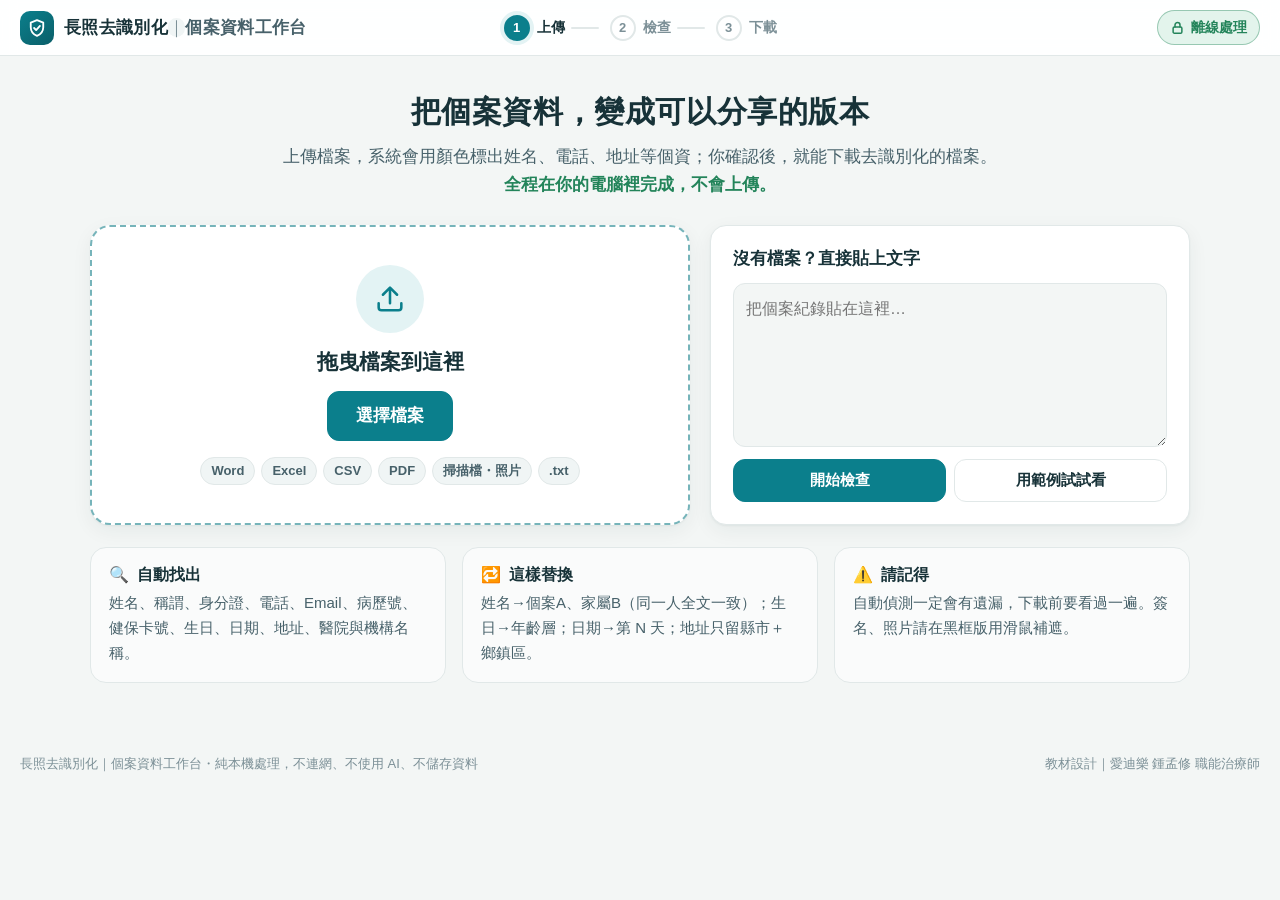
==== docs/index.html @ d676eb63 "網站名稱改為「長照去識別化工作台」（正確用詞：去識別化） Co-Authored-By: Claude Opus 5.5 <noreply@anthropic.com>" ====
<!doctype html>
<html lang="zh-Hant-TW">
<head>
<meta charset="utf-8">
<meta name="viewport" content="width=device-width,initial-scale=1">
<!-- 安全設定：禁止網頁連到任何外部網址（connect-src 只允許 data:，不經網路），所有程式都在這個檔案或同一網站內 -->
<meta http-equiv="Content-Security-Policy" content="default-src 'none'; script-src 'self' 'unsafe-inline' 'wasm-unsafe-eval' blob:; worker-src blob:; style-src 'self' 'unsafe-inline'; img-src 'self' blob: data:; font-src 'self' data:; connect-src data:; media-src 'none'; object-src 'none'; frame-src 'none'; child-src blob:; manifest-src 'none'; base-uri 'none'; form-action 'none'">
<meta name="referrer" content="no-referrer">
<meta name="robots" content="noindex">
<title>長照去識別化工作台</title>
<meta name="description" content="給長照人員的個案資料去識別化工具：Word、Excel、PDF、掃描檔都在自己的瀏覽器裡處理，資料不上傳。">
<link rel="icon" href="data:image/svg+xml,%3Csvg xmlns='http://www.w3.org/2000/svg' viewBox='0 0 32 32'%3E%3Crect width='32' height='32' rx='8' fill='%23028090'/%3E%3Cpath d='M16 6l8 3v6c0 5-3.4 9-8 11-4.6-2-8-6-8-11V9z' fill='none' stroke='white' stroke-width='2.4' stroke-linejoin='round'/%3E%3Cpath d='M12 16l3 3 5-6' fill='none' stroke='white' stroke-width='2.4' stroke-linecap='round' stroke-linejoin='round'/%3E%3C/svg%3E">
<style>:root{
  --bg:#f3f6f5; --panel:#ffffff; --ink:#173238; --ink2:#47616a; --muted:#7c9097; --line:#e1e8e8; --soft:#f0f5f5;
  --teal:#0b7f8c; --teal-d:#08646e; --teal-l:#e3f3f4; --orange:#e8552d; --amber:#e9a23b; --amber-l:#fff4e0;
  --ok:#23845a; --ok-l:#e3f4ec; --warn:#a85a0c; --danger:#c0392b; --danger-l:#fdecea;
  --c-name:#d9482a; --c-name-bg:#fde5dd; --c-id:#7048b8; --c-id-bg:#efe7fb; --c-phone:#1f68b8; --c-phone-bg:#e1ecfa;
  --c-date:#2b7e39; --c-date-bg:#e0f2e3; --c-addr:#08737f; --c-addr-bg:#daf1f3; --c-org:#9a6a00; --c-org-bg:#fbf0d2;
  --c-custom:#56646a; --c-custom-bg:#e8ecee;
  --shadow:0 1px 2px rgba(23,50,56,.05),0 6px 20px rgba(23,50,56,.06);
  --r:16px; color-scheme:light;
}
@media (prefers-color-scheme:dark){:root:not([data-theme="light"]){
  --bg:#0f1b1e; --panel:#162629; --ink:#e6eff0; --ink2:#b3c5c8; --muted:#86999d; --line:#263c3f; --soft:#1b2f33;
  --teal:#35b5c2; --teal-d:#6bd0da; --teal-l:#183b40; --orange:#ff7a52; --amber-l:#3a2f17; --ok:#5ccf98; --ok-l:#16362a; --danger-l:#3d1d1a;
  --c-name-bg:#4a241a; --c-id-bg:#33264f; --c-phone-bg:#1c304b; --c-date-bg:#1d3a22; --c-addr-bg:#143a3e; --c-org-bg:#43350f; --c-custom-bg:#2a3437;
  --c-name:#ff8c6a; --c-id:#b394ef; --c-phone:#75aef0; --c-date:#72c47f; --c-addr:#5fcbd6; --c-org:#e7b84a; --c-custom:#a9b6ba;
  --shadow:0 1px 2px rgba(0,0,0,.3),0 6px 20px rgba(0,0,0,.25); color-scheme:dark;
}}
:root[data-theme="dark"]{
  --bg:#0f1b1e; --panel:#162629; --ink:#e6eff0; --ink2:#b3c5c8; --muted:#86999d; --line:#263c3f; --soft:#1b2f33;
  --teal:#35b5c2; --teal-d:#6bd0da; --teal-l:#183b40; --orange:#ff7a52; --amber-l:#3a2f17; --ok:#5ccf98; --ok-l:#16362a; --danger-l:#3d1d1a;
  --c-name-bg:#4a241a; --c-id-bg:#33264f; --c-phone-bg:#1c304b; --c-date-bg:#1d3a22; --c-addr-bg:#143a3e; --c-org-bg:#43350f; --c-custom-bg:#2a3437;
  --c-name:#ff8c6a; --c-id:#b394ef; --c-phone:#75aef0; --c-date:#72c47f; --c-addr:#5fcbd6; --c-org:#e7b84a; --c-custom:#a9b6ba;
  --shadow:0 1px 2px rgba(0,0,0,.3),0 6px 20px rgba(0,0,0,.25); color-scheme:dark;
}
*{box-sizing:border-box}
html,body{margin:0}
body{background:var(--bg);color:var(--ink);font-family:-apple-system,BlinkMacSystemFont,"PingFang TC","Noto Sans TC","Microsoft JhengHei","Heiti TC",sans-serif;font-size:16px;line-height:1.65;-webkit-text-size-adjust:100%}
button,input,select,textarea{font:inherit;color:inherit}
button{cursor:pointer}
a{color:var(--teal)}
h2,h3{line-height:1.35}
.hidden{display:none!important}
.sr{position:absolute;width:1px;height:1px;overflow:hidden;clip:rect(0 0 0 0)}
:focus-visible{outline:3px solid color-mix(in srgb,var(--teal) 55%,transparent);outline-offset:2px}

/* ── 頂列 ── */
.top{position:sticky;top:0;z-index:30;background:color-mix(in srgb,var(--panel) 92%,transparent);backdrop-filter:blur(8px);border-bottom:1px solid var(--line)}
.top-in{max-width:1440px;margin:0 auto;padding:10px 20px;display:grid;grid-template-columns:1fr auto 1fr;align-items:center;gap:12px}
.brand{display:flex;align-items:center;gap:10px;min-width:0}
.logo{width:34px;height:34px;border-radius:10px;background:linear-gradient(140deg,var(--teal),#0a5f69);display:grid;place-items:center;flex:none}
.logo svg{width:20px;height:20px}
.brand h1{font-size:17px;margin:0;letter-spacing:.02em;white-space:nowrap}
.brand h1 .bar{color:var(--muted);font-weight:400}
.brand h1 .sub{font-weight:600;color:var(--ink2)}
.steps{display:flex;align-items:center;gap:6px;list-style:none;margin:0;padding:0}
.steps li{display:flex;align-items:center;gap:7px;color:var(--muted);font-weight:600;font-size:14px}
.steps li+li::before{content:"";width:28px;height:2px;background:var(--line);margin-right:4px;border-radius:2px}
.steps i{font-style:normal;width:26px;height:26px;border-radius:50%;display:grid;place-items:center;border:2px solid var(--line);font-size:13px;background:var(--panel)}
.steps li.now{color:var(--ink)}
.steps li.now i{border-color:var(--teal);background:var(--teal);color:#fff;box-shadow:0 0 0 4px var(--teal-l)}
.steps li.done{color:var(--teal)}
.steps li.done i{border-color:var(--teal);color:var(--teal)}
.steps li.done i{font-size:0}
.steps li.done i::after{content:"✓";font-size:14px}
.steps li.done+li::before,.steps li.done::before{background:var(--teal)}
.top-act{display:flex;justify-content:flex-end;gap:8px;align-items:center}
.lock{display:inline-flex;align-items:center;gap:6px;border:1px solid color-mix(in srgb,var(--ok) 40%,transparent);background:var(--ok-l);color:var(--ok);border-radius:999px;padding:5px 12px;font-size:14px;font-weight:700}
.lock:hover{filter:brightness(.97)}

/* ── 按鈕 ── */
.btn{display:inline-flex;align-items:center;justify-content:center;gap:6px;border:1px solid var(--line);background:var(--panel);border-radius:12px;padding:8px 16px;font-size:15px;font-weight:700;min-height:42px;transition:background .15s,border-color .15s,transform .05s}
.btn:hover{border-color:var(--teal);color:var(--teal)}
.btn:active{transform:translateY(1px)}
.btn.primary{background:var(--teal);border-color:var(--teal);color:#fff}
.btn.primary:hover{background:var(--teal-d);color:#fff}
.btn.lg{min-height:50px;padding:10px 28px;font-size:17px}
.btn.small{min-height:34px;padding:4px 12px;font-size:14px;border-radius:10px}
.btn.ghost{border-color:transparent;background:transparent;color:var(--ink2)}
.btn.ghost:hover{background:var(--soft);color:var(--ink)}
.btn.yes{background:var(--teal);border-color:var(--teal);color:#fff}
.btn.yes:hover{background:var(--teal-d);color:#fff}
.btn.no{background:var(--panel)}
.btn.waiting{background:color-mix(in srgb,var(--teal) 45%,var(--muted));border-color:transparent;color:#fff}
.btn.waiting:hover{color:#fff}
.linkbtn{border:0;background:none;color:var(--teal);font-weight:700;padding:0 2px;font-size:13px;text-decoration:underline;text-underline-offset:2px}

main{max-width:1440px;margin:0 auto;padding:24px 20px 60px}

/* ── ① 上傳 ── */
.intro{text-align:center;max-width:720px;margin:12px auto 26px}
.intro h2{font-size:30px;margin:0 0 10px;letter-spacing:.02em}
.intro p{margin:0;color:var(--ink2);font-size:17px}
.intro b{color:var(--ok)}
.hero{display:grid;grid-template-columns:1.25fr 1fr;gap:20px;max-width:1100px;margin:0 auto}
.card{background:var(--panel);border:1px solid var(--line);border-radius:var(--r);box-shadow:var(--shadow);padding:22px}
.drop{border:2px dashed color-mix(in srgb,var(--teal) 50%,var(--line));border-radius:20px;background:var(--panel);box-shadow:var(--shadow);padding:34px 20px;text-align:center;cursor:pointer;display:flex;flex-direction:column;align-items:center;justify-content:center;gap:12px;min-height:300px;transition:.15s}
.drop:hover,.drop.over{background:var(--teal-l);border-color:var(--teal)}
.drop-ic{width:68px;height:68px;border-radius:50%;background:var(--teal-l);color:var(--teal);display:grid;place-items:center}
.drop .big{font-size:21px;font-weight:800}
.drop .fmt{display:flex;flex-wrap:wrap;gap:6px;justify-content:center;margin-top:4px}
.chip{display:inline-block;border-radius:999px;padding:2px 10px;font-size:13px;font-weight:700;background:var(--soft);color:var(--ink2);border:1px solid var(--line)}
.paste{display:flex;flex-direction:column;gap:12px}
.paste h3{margin:0;font-size:17px}
.paste textarea{flex:1;width:100%;min-height:150px;border:1px solid var(--line);border-radius:12px;padding:12px;background:var(--bg);resize:vertical}
.info-grid{display:grid;grid-template-columns:repeat(3,1fr);gap:16px;max-width:1100px;margin:22px auto 0}
.info{padding:16px 18px;border-radius:var(--r);background:color-mix(in srgb,var(--panel) 60%,transparent);border:1px solid var(--line)}
.info h3{margin:0 0 6px;font-size:16px;display:flex;align-items:center;gap:8px}
.info p{margin:0;color:var(--ink2);font-size:15px}
.note{font-size:14px;color:var(--muted);margin:6px 0 0}
.row{display:flex;gap:8px;flex-wrap:wrap}
.row>.btn{flex:1}

/* ── ② 工作區 ── */
.docbar{display:flex;align-items:center;gap:10px;flex-wrap:wrap;margin-bottom:14px}
.chip.kind{background:var(--teal-l);color:var(--teal);border-color:transparent}
.fname{font-weight:800;font-size:18px;overflow-wrap:anywhere}
.grow{flex:1}
.seg{display:inline-flex;border:1px solid var(--line);border-radius:12px;padding:3px;background:var(--panel);gap:2px}
.seg button{border:0;background:transparent;padding:6px 14px;font-size:14px;font-weight:700;color:var(--ink2);border-radius:9px;min-height:34px}
.seg button.on{background:var(--teal);color:#fff}
.work{display:grid;grid-template-columns:minmax(0,1fr) 400px;gap:18px;align-items:start}
.main-col{min-width:0}
.howto{display:flex;flex-wrap:wrap;align-items:center;gap:8px 14px;background:var(--panel);border:1px solid var(--line);border-radius:14px;padding:10px 14px;margin-bottom:10px;font-size:14px;color:var(--ink2)}
.howto .tip{display:flex;align-items:center;gap:6px}
.howto .tip b{color:var(--ink)}
.howto .legend{display:flex;flex-wrap:wrap;gap:6px;margin-left:auto}
.lg-chip{font-size:12px;font-weight:700;border-radius:6px;padding:1px 7px;background:var(--mk-bg);color:var(--mk)}
.preview{background:var(--panel);border:1px solid var(--line);border-radius:var(--r);box-shadow:var(--shadow);padding:24px 28px;min-height:60vh;max-height:calc(100vh - 230px);overflow:auto;position:relative;font-size:16.5px;line-height:1.95}
.preview .para{margin:0 0 .5em;white-space:pre-wrap;overflow-wrap:anywhere}
.preview .part{font-size:12px;color:var(--muted);font-weight:700;margin:18px 0 6px;border-top:1px dashed var(--line);padding-top:8px;line-height:1.4}
.preview .pagehd{font-size:13px;color:var(--muted);font-weight:700;margin:18px 0 6px;line-height:1.4}
.preview .pagetxt{white-space:pre-wrap;overflow-wrap:anywhere;border-left:3px solid var(--line);padding-left:12px}

/* 側欄 */
.side{position:sticky;top:72px;display:flex;flex-direction:column;gap:12px;max-height:calc(100vh - 88px);overflow:auto;padding-bottom:2px;scrollbar-width:thin}
.panel{background:var(--panel);border:1px solid var(--line);border-radius:var(--r);box-shadow:var(--shadow);padding:16px}
.panel h3{margin:0 0 10px;font-size:15px}
.sum-top{display:flex;align-items:baseline;gap:8px;flex-wrap:wrap}
.sum-top .num{font-size:30px;font-weight:800;color:var(--teal);line-height:1}
.sum-top .lbl{font-weight:700}
.sum-bar{height:8px;background:var(--soft);border-radius:99px;margin:12px 0 4px;overflow:hidden}
.sum-bar i{display:block;height:100%;background:var(--amber);border-radius:99px;transition:width .3s}
.sum-bar.done i{background:var(--ok)}
.sum-sub{font-size:14px;color:var(--ink2)}
.alldone{display:flex;align-items:center;gap:8px;background:var(--ok-l);color:var(--ok);font-weight:700;border-radius:12px;padding:10px 12px;margin-top:12px;font-size:14px}

/* 問答卡片 */
.qcards{display:flex;flex-direction:column;gap:10px;margin-top:12px}
.qcard{border:2px solid var(--amber);background:var(--amber-l);border-radius:14px;padding:12px 14px;transition:.2s}
.qcard.pulse{animation:pulse 1s ease 2}
@keyframes pulse{0%,100%{box-shadow:0 0 0 0 rgba(233,162,59,0)}50%{box-shadow:0 0 0 8px rgba(233,162,59,.35)}}
.qcard .qn{font-size:12px;font-weight:800;color:var(--warn);letter-spacing:.04em}
.qcard .q{font-size:16px;font-weight:700;margin:2px 0 6px}
.qcard .q b{color:var(--c-name);font-size:18px}
.qcard .ctx{font-size:14px;color:var(--ink2);background:var(--panel);border-radius:8px;padding:6px 10px;margin-bottom:8px;line-height:1.7;cursor:pointer}
.qcard .ctx mark{background:var(--c-name-bg);color:var(--c-name);font-weight:700;border-radius:3px;padding:0 2px}
.qcard .why{font-size:12px;color:var(--muted);margin-bottom:10px}
.qcard .acts{display:flex;gap:8px}
.qcard .acts .btn{flex:1;min-height:40px}
.resolved{margin-top:10px;display:flex;flex-direction:column;gap:4px}
.resolved .rv{display:flex;align-items:center;gap:8px;font-size:13px;color:var(--ink2);padding:4px 8px;border-radius:8px;background:var(--soft)}
.resolved .rv .t{flex:1}
.resolved .rv b{color:var(--ink)}

/* 補充 */
.addrow{display:grid;grid-template-columns:1fr auto auto;gap:6px}
.addrow input,.addrow select{border:1px solid var(--line);border-radius:10px;padding:8px 10px;background:var(--bg);min-width:0;font-size:15px}
.addrow select{padding:8px 6px}
#rules{display:flex;flex-wrap:wrap;gap:6px;margin-top:10px}
.rule{display:inline-flex;align-items:center;gap:4px;font-size:13px;font-weight:700;border-radius:999px;padding:3px 4px 3px 10px;background:var(--mk-bg);color:var(--mk)}
.rule small{font-weight:500;opacity:.8}
.rule button{border:0;background:transparent;color:inherit;width:22px;height:22px;border-radius:50%;font-size:15px;line-height:1;display:grid;place-items:center}
.rule button:hover{background:rgba(0,0,0,.1)}
.rule.allow{--mk:var(--ink2);--mk-bg:var(--soft);text-decoration:none}

/* 清單 */
.lhead{display:flex;align-items:center;justify-content:space-between;margin-bottom:6px}
.lhead h3{margin:0}
.grp{border-top:1px solid var(--line)}
.grp:first-of-type{border-top:0}
.grp summary{list-style:none;display:flex;align-items:center;gap:8px;padding:9px 2px;font-weight:700;font-size:14px;cursor:pointer}
.grp summary::-webkit-details-marker{display:none}
.grp summary::after{content:"›";margin-left:auto;color:var(--muted);font-size:18px;transition:transform .15s}
.grp[open] summary::after{transform:rotate(90deg)}
.grp summary .cnt{color:var(--muted);font-weight:600}
.dot{width:10px;height:10px;border-radius:3px;background:var(--mk);flex:none}
.ent{display:grid;grid-template-columns:auto 1fr auto;gap:10px;align-items:center;padding:6px 6px;border-radius:10px;font-size:14px;cursor:pointer}
.ent:hover{background:var(--soft)}
.ent input{width:18px;height:18px;accent-color:var(--teal);cursor:pointer}
.ent .o{overflow-wrap:anywhere}
.ent .arrow{color:var(--muted);margin:0 3px}
.ent .rep{font-weight:800;color:var(--mk)}
.ent .n{font-size:12px;color:var(--muted)}
.ent.off .o{color:var(--muted);text-decoration:line-through}
.ent.off .rep{color:var(--muted)}
.ent .go{border:0;background:var(--soft);color:var(--ink2);border-radius:8px;font-size:12px;padding:2px 8px;font-weight:700}
.ent .go:hover{background:var(--teal-l);color:var(--teal)}

/* 標記 */
mark.m{background:var(--mk-bg);color:inherit;border-bottom:2px solid var(--mk);border-radius:4px;padding:1px 2px;cursor:pointer;transition:background .15s}
mark.m:hover{filter:brightness(.95);box-shadow:0 0 0 2px color-mix(in srgb,var(--mk) 35%,transparent)}
mark.m.off{background:transparent;border-bottom:2px dotted var(--muted);color:var(--ink2)}
mark.m.suggest.off{background:var(--amber-l);border:1.5px dashed var(--amber);border-radius:5px}
mark.m.suggest.off::after{content:"?";font-size:11px;font-weight:800;color:var(--warn);vertical-align:super;margin-left:1px}
mark.m.flash,.rp.flash,.box.flash{outline:3px solid var(--orange);outline-offset:2px}
.rp{background:var(--mk-bg);color:var(--mk);font-weight:800;border-radius:5px;padding:1px 4px;cursor:pointer}
.k-name{--mk:var(--c-name);--mk-bg:var(--c-name-bg)}
.k-id{--mk:var(--c-id);--mk-bg:var(--c-id-bg)}
.k-phone{--mk:var(--c-phone);--mk-bg:var(--c-phone-bg)}
.k-date{--mk:var(--c-date);--mk-bg:var(--c-date-bg)}
.k-addr{--mk:var(--c-addr);--mk-bg:var(--c-addr-bg)}
.k-org{--mk:var(--c-org);--mk-bg:var(--c-org-bg)}
.k-custom{--mk:var(--c-custom);--mk-bg:var(--c-custom-bg)}

/* 表格 */
.sheettabs{display:flex;gap:6px;flex-wrap:wrap;margin-bottom:10px}
.tbl{border-collapse:collapse;font-size:14px;min-width:100%;line-height:1.6}
.tbl th,.tbl td{border:1px solid var(--line);padding:5px 8px;vertical-align:top;white-space:pre-wrap;max-width:320px;overflow-wrap:anywhere}
.tbl thead th{background:var(--soft);position:sticky;top:-24px;z-index:2;font-size:13px}
.tbl th.rn{color:var(--muted);font-weight:500;background:var(--soft)}
.tbl select{font-size:12px;max-width:150px;border:1px solid var(--line);border-radius:6px;padding:3px;background:var(--panel);margin-top:3px}
.tbl select.set{border-color:var(--teal);background:var(--teal-l);color:var(--teal);font-weight:700}
.tbl td.role{background:color-mix(in srgb,var(--teal) 7%,transparent)}
.tbl .hdrrow td{font-weight:700;background:var(--soft)}

/* 黑框頁面 */
.vpage{position:relative;margin:0 auto 18px;box-shadow:0 0 0 1px var(--line),var(--shadow);background:#fff;user-select:none;touch-action:none;max-width:100%;cursor:crosshair}
.vpage img{display:block;width:100%;height:auto;pointer-events:none}
.vpage .lbl{position:absolute;left:0;top:-22px;font-size:12px;color:var(--muted);font-weight:700;line-height:1.4}
.box{position:absolute;border:2px solid var(--mk);background:color-mix(in srgb,var(--mk) 25%,transparent);cursor:pointer;border-radius:2px}
.box.on{background:#000;border-color:#000}
.box.on:hover{background:#000;outline:3px solid var(--orange);outline-offset:1px}
.box.off{background:transparent;border-style:dashed}
.box.manual{--mk:#000}
.box.drawing{border:2px dashed var(--orange);background:rgba(232,85,45,.15);pointer-events:none}
.vwrap{padding-top:22px}

/* ③ 下載 */
.exp{position:sticky;bottom:0;z-index:3;border:2px solid var(--teal);box-shadow:0 -6px 20px rgba(23,50,56,.08),var(--shadow);display:flex;flex-direction:column;gap:10px}
.exp h3{margin:0;font-size:16px;display:flex;align-items:center;gap:8px}
.exp h3 i{font-style:normal;width:24px;height:24px;border-radius:50%;background:var(--teal);color:#fff;display:grid;place-items:center;font-size:13px}
.exp .fields{display:grid;grid-template-columns:1fr 1fr;gap:8px}
.exp label.f{font-size:12px;color:var(--muted);font-weight:700;display:flex;flex-direction:column;gap:3px}
.exp select,.exp input[type=text]{width:100%;border:1px solid var(--line);border-radius:10px;padding:7px 9px;background:var(--bg);font-size:14px;font-weight:500;color:var(--ink)}
.check{display:flex;flex-direction:column;gap:6px;background:var(--soft);border-radius:12px;padding:10px 12px}
.check .ci{display:flex;gap:8px;align-items:flex-start;font-size:14px}
.check .ci .ico{flex:none;width:20px;height:20px;border-radius:50%;display:grid;place-items:center;font-size:12px;font-weight:800;margin-top:1px}
.check .ci.ok .ico{background:var(--ok);color:#fff}
.check .ci.todo .ico{background:var(--amber);color:#fff}
.check label.ci{cursor:pointer}
.check label.ci input{width:20px;height:20px;margin:0;accent-color:var(--teal);flex:none;margin-top:1px}
.check .ci.shake{animation:shake .4s ease 2;color:var(--danger);font-weight:700}
@keyframes shake{0%,100%{transform:translateX(0)}25%{transform:translateX(-5px)}75%{transform:translateX(5px)}}
.dlmsg{font-size:13px;font-weight:700;color:var(--danger);min-height:0}
.dlmsg:empty{display:none}

/* 設定 */
.set summary{font-weight:700;cursor:pointer;font-size:15px}
.set label{display:block;font-weight:700;font-size:13px;margin:12px 0 4px}
.set .hint{font-weight:400;color:var(--muted);font-size:12px;display:block}
.set textarea{width:100%;min-height:70px;border:1px solid var(--line);border-radius:10px;padding:8px;background:var(--bg);font-size:14px;resize:vertical}
.set select,.set input{width:100%;border:1px solid var(--line);border-radius:10px;padding:6px 8px;background:var(--panel);font-size:14px}
.grid2{display:grid;grid-template-columns:1fr 1fr;gap:0 10px}

/* 提醒 */
.warns{display:flex;flex-direction:column;gap:6px;margin-bottom:10px}
.warns:empty{display:none}
.warn{border-radius:12px;padding:8px 12px;font-size:14px;background:var(--amber-l);border:1px solid color-mix(in srgb,var(--amber) 55%,transparent)}
.warn.soft{background:var(--panel);border-color:var(--line);color:var(--ink2)}
.warn.bad{background:var(--danger-l);border-color:color-mix(in srgb,var(--danger) 45%,transparent)}

/* 選取浮動選單 */
.selpop{position:fixed;z-index:50;background:var(--panel);color:var(--ink);border:1px solid var(--line);border-radius:14px;padding:10px;box-shadow:0 12px 36px rgba(0,0,0,.22);width:290px}
.selpop .sp-t{font-size:13px;color:var(--ink2);margin-bottom:8px}
.selpop .sp-t b{color:var(--c-name)}
.selpop .sp-g{display:grid;grid-template-columns:1fr 1fr;gap:6px}
.selpop button{border:1px solid var(--line);border-radius:9px;background:var(--soft);padding:6px 8px;font-size:13px;font-weight:700}
.selpop button:hover{background:var(--teal);color:#fff;border-color:var(--teal)}
.selpop button.wide{grid-column:1/-1;background:transparent}

/* 對話框 */
dialog{border:0;border-radius:18px;padding:0;max-width:640px;width:calc(100% - 32px);background:var(--panel);color:var(--ink);box-shadow:0 20px 60px rgba(0,0,0,.35);margin:auto}
dialog::backdrop{background:rgba(10,25,28,.55)}
.dlg{padding:24px 26px}
.dlg h2{margin:0 0 10px;font-size:20px}
.dlg ol{padding-left:20px}
.dlg li{margin:6px 0}
.dlg code{background:var(--soft);border-radius:5px;padding:1px 5px;font-size:13px}
.testres{margin-top:8px;font-weight:700}

/* 進度 */
.prog{position:fixed;inset:0;z-index:60;background:rgba(10,25,28,.55);display:grid;place-items:center;padding:16px}
.prog .card{width:min(440px,100%);text-align:center}
.bar{height:10px;background:var(--soft);border-radius:99px;overflow:hidden;margin:12px 0 6px}
.bar i{display:block;height:100%;width:0;background:var(--teal);transition:width .2s}

footer{max-width:1440px;margin:0 auto;padding:10px 20px 30px;color:var(--muted);font-size:13px;display:flex;gap:10px;flex-wrap:wrap;justify-content:space-between}

.toast{position:fixed;left:50%;bottom:24px;transform:translateX(-50%);background:var(--ink);color:var(--panel);padding:10px 14px 10px 18px;border-radius:12px;z-index:70;font-weight:600;box-shadow:0 10px 30px rgba(0,0,0,.25);max-width:calc(100% - 32px);display:flex;align-items:center;gap:12px;font-size:15px;animation:tin .2s ease}
.toast button{border:0;background:rgba(255,255,255,.16);color:inherit;border-radius:8px;padding:4px 10px;font-weight:800}
@keyframes tin{from{opacity:0;transform:translate(-50%,8px)}}

@media (max-width:1080px){
  .top-in{grid-template-columns:1fr auto}
  .steps{grid-column:1/-1;grid-row:2;justify-content:center}
  .work{grid-template-columns:1fr}
  .side{position:static;max-height:none;overflow:visible}
  .exp{position:static}
  .preview{max-height:none;min-height:40vh;padding:16px}
}
@media (max-width:760px){
  .hero,.info-grid{grid-template-columns:1fr}
  .intro h2{font-size:24px}
  .brand h1 .bar,.brand h1 .sub{display:none}
  .lock span{display:none}
  .drop{min-height:220px}
  .howto .legend{margin-left:0}
  .exp .fields{grid-template-columns:1fr}
}
@media print{.top,.side,footer,.howto{display:none}.work{display:block}.preview{max-height:none;box-shadow:none;border:0}}

/* 黑框編輯：選取、把手、工具列 */
.box.sel{outline:3px solid var(--orange);outline-offset:1px;cursor:move;z-index:3}
.box.off{background:rgba(232,85,45,.08);border:2px dashed var(--orange);opacity:.9}
.box.off.sel{background:rgba(232,85,45,.15)}
.box .hd{position:absolute;width:16px;height:16px;background:#fff;border:3px solid var(--orange);border-radius:4px;z-index:4}
.box .hd[data-h=nw]{left:-9px;top:-9px;cursor:nwse-resize}
.box .hd[data-h=ne]{right:-9px;top:-9px;cursor:nesw-resize}
.box .hd[data-h=sw]{left:-9px;bottom:-9px;cursor:nesw-resize}
.box .hd[data-h=se]{right:-9px;bottom:-9px;cursor:nwse-resize}
.boxbar{position:absolute;transform:translateY(calc(-100% - 8px));display:flex;gap:4px;background:var(--panel);border:1px solid var(--line);border-radius:10px;padding:4px;box-shadow:0 6px 20px rgba(0,0,0,.25);z-index:6;white-space:nowrap}
.boxbar button{border:1px solid var(--line);background:var(--soft);color:var(--ink);border-radius:7px;padding:4px 10px;font-size:13px;font-weight:700;cursor:pointer}
.boxbar button:hover{background:var(--teal);color:#fff;border-color:var(--teal)}
@media (pointer:coarse){.box .hd{width:24px;height:24px;left:auto}.box .hd[data-h=nw]{left:-13px;top:-13px}.box .hd[data-h=ne]{right:-13px;top:-13px}.box .hd[data-h=sw]{left:-13px;bottom:-13px}.box .hd[data-h=se]{right:-13px;bottom:-13px}}
</style>
</head>
<body>
<header class="top">
  <div class="top-in">
    <div class="brand">
      <div class="logo" aria-hidden="true"><svg viewBox="0 0 24 24" fill="none" stroke="#fff" stroke-width="2.2" stroke-linecap="round" stroke-linejoin="round"><path d="M12 2.5l7.5 3v5.5c0 4.7-3.2 8.5-7.5 10.5-4.3-2-7.5-5.8-7.5-10.5V5.5z"/><path d="M8.5 12l2.5 2.5 4.5-5"/></svg></div>
      <h1>長照去識別化<span class="bar">｜</span><span class="sub">個案資料工作台</span></h1>
    </div>
    <ol class="steps" id="steps" aria-label="步驟">
      <li data-s="1"><i>1</i><span>上傳</span></li>
      <li data-s="2"><i>2</i><span>檢查</span></li>
      <li data-s="3"><i>3</i><span>下載</span></li>
    </ol>
    <div class="top-act">
      <button class="lock" id="btnLock" type="button" title="點我看怎麼查證"><svg viewBox="0 0 24 24" width="15" height="15" fill="none" stroke="currentColor" stroke-width="2.4" stroke-linecap="round"><rect x="5" y="11" width="14" height="10" rx="2"/><path d="M8 11V8a4 4 0 0 1 8 0v3"/></svg><span>離線處理</span></button>
      <button class="btn small ghost" id="btnClear" type="button">重新開始</button>
    </div>
  </div>
</header>

<main>
  <!-- ① 上傳 -->
  <section id="start">
    <div class="intro">
      <h2>把個案資料，變成可以分享的版本</h2>
      <p>上傳檔案，系統會用顏色標出姓名、電話、地址等個資；你確認後，就能下載去識別化的檔案。<b>全程在你的電腦裡完成，不會上傳。</b></p>
    </div>
    <div class="hero">
      <label class="drop" id="drop" for="fileIn">
        <span class="drop-ic"><svg width="34" height="34" viewBox="0 0 24 24" fill="none" stroke="currentColor" stroke-width="1.8" stroke-linecap="round" stroke-linejoin="round"><path d="M12 15V4M7 9l5-5 5 5"/><path d="M4 15v3a2 2 0 0 0 2 2h12a2 2 0 0 0 2-2v-3"/></svg></span>
        <span class="big">拖曳檔案到這裡</span>
        <span class="btn primary lg">選擇檔案</span>
        <span class="fmt"><span class="chip">Word</span><span class="chip">Excel</span><span class="chip">CSV</span><span class="chip">PDF</span><span class="chip">掃描檔・照片</span><span class="chip">.txt</span></span>
        <input type="file" id="fileIn" class="sr" accept=".docx,.xlsx,.xlsm,.csv,.txt,.pdf,.jpg,.jpeg,.png,.webp,.heic,.heif,.bmp,.gif,.tif,.tiff">
      </label>
      <div class="card paste">
        <h3>沒有檔案？直接貼上文字</h3>
        <textarea id="pasteIn" placeholder="把個案紀錄貼在這裡…"></textarea>
        <div class="row"><button class="btn primary" id="btnPaste" type="button">開始檢查</button><button class="btn" id="btnSample" type="button">用範例試試看</button></div>
      </div>
    </div>
    <div class="info-grid">
      <div class="info">
        <h3><span class="ic">🔍</span>自動找出</h3>
        <p>姓名、稱謂、身分證、電話、Email、病歷號、健保卡號、生日、日期、地址、醫院與機構名稱。</p>
      </div>
      <div class="info">
        <h3><span class="ic">🔁</span>這樣替換</h3>
        <p>姓名→個案A、家屬B（同一人全文一致）；生日→年齡層；日期→第 N 天；地址只留縣市＋鄉鎮區。</p>
      </div>
      <div class="info">
        <h3><span class="ic">⚠️</span>請記得</h3>
        <p>自動偵測一定會有遺漏，下載前要看過一遍。簽名、照片請在黑框版用滑鼠補遮。</p>
      </div>
    </div>
  </section>

  <!-- ② 檢查 ③ 下載 -->
  <section id="work" class="hidden">
    <div class="docbar">
      <span class="chip kind" id="kindChip"></span>
      <span class="fname" id="fname"></span>
      <span class="grow"></span>
      <div class="seg" id="modeSeg" role="group" aria-label="輸出方式"></div>
      <div class="seg" id="viewSeg" role="group" aria-label="檢視"><button type="button" data-v="orig" class="on">標記檢查</button><button type="button" data-v="after">結果預覽</button></div>
    </div>
    <div class="work">
      <div class="main-col">
        <div class="howto" id="howto"></div>
        <div class="warns" id="warns"></div>
        <div class="preview" id="preview"></div>
      </div>
      <aside class="side" id="side">
        <div class="panel" id="sumPane"></div>
        <div class="panel" id="addPane">
          <h3>漏掉的人名或字詞，在這裡補上</h3>
          <form class="addrow" id="addForm" autocomplete="off">
            <input type="text" id="addText" placeholder="例如：王小明、七堵長青會" aria-label="要遮蔽的字">
            <select id="addKind" aria-label="類型"><option value="個案">個案姓名</option><option value="家屬">家屬姓名</option><option value="人員">工作人員</option><option value="看護">看護</option><option value="custom">其他字詞</option></select>
            <button class="btn primary" type="submit">加入</button>
          </form>
          <p class="note">也可以直接在左邊<b>用滑鼠選取文字</b>來加入。全文相同的字都會一起處理。</p>
          <div id="rules"></div>
        </div>
        <div class="panel" id="listPane"></div>
        <details class="panel set" id="setWrap">
          <summary>進階設定</summary>
          <label>本案人名清單 <span class="hint">一行一位，可加角色：王小明 個案／李美華 家屬</span></label>
          <textarea id="sNames"></textarea>
          <label>其他要遮蔽的詞 <span class="hint">可指定替換文字：臺大醫院=某醫學中心</span></label>
          <textarea id="sCustom"></textarea>
          <label>不要遮蔽的詞 <span class="hint">被誤判的字詞，一行一個</span></label>
          <textarea id="sAllow"></textarea>
          <div class="grid2">
            <div><label>出生日期改成</label><select id="sAge"><option value="5">5 歲一級</option><option value="10">10 歲一級</option></select></div>
            <div><label>年齡基準日</label><input type="date" id="sRef"></div>
            <div><label>服務日期改成</label><select id="sDate"><option value="relative">第 N 天</option><option value="yearmonth">只留年月</option><option value="keep">不處理</option></select></div>
            <div><label>地址保留到</label><select id="sAddr"><option value="district">縣市＋鄉鎮區</option><option value="city">只留縣市</option><option value="none">全部移除</option></select></div>
          </div>
          <label>文件中的圖片（Word／Excel）</label>
          <select id="sImg"><option value="gray">換成灰色方塊（建議）</option><option value="keep">保留原圖</option></select>
          <p class="note">設定只存在這個分頁，關掉就清空。</p>
        </details>
        <div class="panel exp" id="expPane"></div>
      </aside>
    </div>
  </section>
</main>

<footer>
  <span>長照去識別化｜個案資料工作台・純本機處理，不連網、不使用 AI、不儲存資料</span>
  <span>教材設計｜愛迪樂 鍾孟修 職能治療師</span>
</footer>

<div class="selpop hidden" id="selpop"></div>
<div class="prog hidden" id="prog"><div class="card"><b id="progT">處理中…</b><div class="bar"><i id="progB"></i></div><div class="note" id="progN"></div></div></div>

<dialog id="dlgLock">
  <div class="dlg">
    <h2>🔒 資料不會離開你的電腦</h2>
    <p>這個網頁所有的處理（讀檔、文字辨識、偵測、輸出）都在你的瀏覽器裡完成，沒有伺服器、沒有 AI、沒有統計追蹤，也不存任何資料。</p>
    <p><b>網頁內建「禁止連外」的安全設定</b>：就算程式想送資料出去，瀏覽器也會擋下來。你可以自己查證：</p>
    <ol>
      <li><b>連線測試</b>：按下面的按鈕，網頁會「試著」連到外部網站，正常應該顯示「已被封鎖」。</li>
      <li><b>斷網測試</b>：網頁打開後拔掉網路或開飛航模式，照樣能上傳、處理、下載。</li>
      <li><b>開發者工具</b>：按 <code>F12</code>（Mac：<code>⌥⌘I</code>）→「網路／Network」分頁，處理檔案時不會出現任何上傳。</li>
      <li><b>離線版</b>：機構可以下載單一 HTML 檔，請資訊人員檢查後放在內網或單機使用。</li>
    </ol>
    <div class="row"><button class="btn primary" id="btnTest" type="button">連線測試</button><a class="btn" id="btnOffline" href="offline.html" download="長照去識別化工作台_離線版.html">下載離線版</a></div>
    <div class="testres" id="testRes"></div>
    <div class="row" style="margin-top:14px"><button class="btn" type="button" onclick="this.closest('dialog').close()">關閉</button></div>
  </div>
</dialog>


<script>/* 長照去識別化｜個資偵測引擎
 * 純本機規則比對：輸入多段文字（segments），輸出每段的標記區間與實體清單。
 * 不使用網路、不儲存任何資料。 */
(function (root) {
  'use strict';

  // ───────── 字典 ─────────
  const SURNAME_COMPOUND = ['歐陽', '司馬', '諸葛', '上官', '司徒', '張簡', '范姜', '東方', '皇甫', '夏侯', '長孫', '慕容',
    '公孫', '令狐', '端木', '尉遲', '鍾離', '宇文', '呼延', '南宮', '西門', '軒轅', '周黃', '張廖', '陳黃', '劉張', '江謝'];
  const SURNAME_SINGLE = '陳林黃張李王吳劉蔡楊許鄭謝郭洪曾邱廖賴徐周葉蘇莊呂江何蕭羅高潘簡朱鍾游彭詹胡施沈余盧梁趙顏柯翁魏孫戴范方宋鄧杜傅侯曹薛丁卓阮馬董溫唐藍蔣石古紀姚連馮歐程湯田康姜白汪鄒尤巫鐘黎涂龔嚴韓袁金童陸夏柳凃邵錢伍倪于譚駱熊任甘秦顧毛章史官萬俞雷粘饒葛闕孔利邢費殷褚岳尹鄞彭麥封房郝花莫裴龐祝歐陽易冉喬牛鄔熊辜黃侯應賀符包宮伍葉滕寇谷鄞冷艾邰蒲覃凌魯段龍伍游';
  const SURNAME_SET = new Set(SURNAME_SINGLE.split(''));

  // 稱謂：長的放前面
  const TITLES = ['職能治療師', '物理治療師', '語言治療師', '心理師', '個管師', '社工師', '護理師', '治療師', '營養師', '藥師',
    '居服員', '照服員', '督導', '主任', '院長', '所長', '老師', '醫師', '醫生', '個管', '社工', '護士',
    '先生', '小姐', '女士', '太太', '伯伯', '伯母', '阿伯', '爺爺', '奶奶', '阿公', '阿嬤', '阿媽', '婆婆', '阿婆',
    '公公', '阿姨', '叔叔', '阿叔', '嬸嬸', '大哥', '大姐', '大嫂', '姐姐', '姊姊', '哥哥', '媽媽', '爸爸', '老闆',
    '伯', '姨', '叔', '嬸', '嬤', '姐', '姊', '哥', '嫂', '婆'];
  // 全名＋這些稱謂時，才把前面當成全名（避免「高血壓阿嬤」）
  const FULLNAME_TITLES = ['職能治療師', '物理治療師', '語言治療師', '心理師', '個管師', '社工師', '護理師', '治療師', '營養師',
    '藥師', '居服員', '照服員', '督導', '主任', '老師', '醫師', '先生', '小姐', '女士', '太太'];
  const STAFF_TITLES = new Set(['職能治療師', '物理治療師', '語言治療師', '心理師', '個管師', '社工師', '護理師', '治療師', '營養師',
    '藥師', '居服員', '照服員', '督導', '主任', '院長', '所長', '老師', '醫師', '醫生', '個管', '社工', '護士']);

  // 標籤 → 角色
  const ROLE_LABELS = [
    ['個案', ['個案姓名', '案主姓名', '服務對象', '被照顧者', '受照顧者', '個案', '案主', '長者', '住民', '學員', '姓名', '病人', '患者']],
    ['家屬', ['緊急聯絡人', '主要照顧者', '案孫女', '案孫子', '聯絡人', '照顧者', '代理人', '監護人', '家屬', '案妻', '案夫', '案子', '案女', '案媳',
      '案孫', '案兄', '案弟', '案姐', '案姊', '案妹', '案母', '案父', '案婿', '長子', '次子', '三子', '么子', '長女', '次女', '三女', '么女',
      '兒子', '女兒', '媳婦', '女婿', '孫子', '孫女', '配偶', '妻子', '丈夫', '老伴', '外孫', '姪子', '姪女', '外甥']],
    ['看護', ['外籍看護工', '外籍看護', '外籍家庭看護', '看護工', '看護', '外看', '移工', '印傭', '菲傭', '越傭', '幫傭', '外勞']],
    ['人員', ['照顧管理專員', '職能治療師', '物理治療師', '語言治療師', '照管專員', '主治醫師', '評估人員', '訪視人員', '個管師', '居服員',
      '照服員', '居督', '督導', '社工師', '社工', '護理師', '護士', '醫師', '醫生', '治療師', '營養師', '藥師', '填表人', '評估者',
      '記錄者', '紀錄者', '記錄人', '紀錄人', '承辦人', '個管', '照專', '簽名', '單位負責人', '負責人']]
  ];
  const LABEL_LIST = [];
  ROLE_LABELS.forEach(([role, arr]) => arr.forEach(w => LABEL_LIST.push([w, role])));
  LABEL_LIST.sort((a, b) => b[0].length - a[0].length);

  // 名字不可能出現的字（遇到就停）
  const NAME_STOP = new Set(('今昨於表說的在有為因主與和及自已目現每需會可無很也都是稱先後到從曾仍將要能被讓把向對等之並另或但且則就才又再皆均亦乃即個案家屬住' +
    '日月年時分天週次位名人歲床號電話地址生出性男女病診醫院所心這那此其他她它我你們了過著嗎呢吧啊喔哦一二三四五六七八九十兩幾多少上下左右前內外' +
    '來去走看聽吃喝睡坐站跌倒痛藥量協幫陪負責血壓糖尿失智中風骨折開刀手術檢查治療復健評估訪視照顧服務').split(''));
  // 常見與姓氏同字開頭的詞（不是人名）
  const NOT_NAMES = new Set(['葉黃素', '江蘇', '黃金', '林業', '王國', '陳列', '高雄', '蘇聯', '朱紅', '高林', '張羅', '周全', '何方', '方便', '曾經', '高溫', '黃色', '白色', '高血壓', '高血糖', '高血脂', '高齡', '林口', '周末', '周邊', '李子', '方便', '方面', '方式', '方法', '方向',
    '王道', '許多', '何時', '何謂', '於是', '張力', '張開', '黃疸', '白天', '白內障', '江湖', '石頭', '古早', '田地', '金錢', '康復',
    '程度', '高度', '溫度', '陳述', '連續', '連結', '連絡', '包括', '包含', '包尿布', '曾經', '周圍', '黃色', '白色', '藍色', '朱紅',
    '方案', '安全', '馬上', '馬桶', '石膏', '段落', '雷射', '童年', '史料', '簡單', '簡易', '莊園', '秦朝', '孫子', '孫女', '高中',
    '高雄', '林園', '宜蘭', '花蓮', '金門', '彭湖', '高樹', '萬丹', '萬華', '石門', '江南', '龍潭', '湯匙', '杜絕', '施打', '施行',
    '何者', '何處', '利用', '利尿', '利尿劑', '費用', '殷切', '任何', '任意', '應該', '應用', '賀爾蒙', '易怒', '易累', '魯莽',
    '凌晨', '龍骨', '段數', '房間', '房子', '花錢', '花費', '莫名', '喬裝', '牛奶', '包裝', '宮頸', '谷底', '冷氣', '冷水', '艾草',
    '蒲公英', '符合', '葛根', '孔洞', '岳父', '岳母', '尹', '封閉', '麥片', '毛巾', '毛病', '章節', '顧客', '顧問', '雷同', '萬一',
    '俞', '甘草', '秦', '熊貓', '倪', '游泳', '游戲', '彭湃', '錢包', '夏天', '夏季', '柳丁', '陸續', '童話', '金額', '韓國',
    '嚴重', '嚴格', '黎明', '龔', '汪洋', '尤其', '尤其是', '白開水', '姜', '康健', '湯藥', '程序', '馮', '歐洲', '姚',
    '紀錄', '紀念', '紀律', '唐突', '溫水', '溫和', '溫暖', '董事', '馬路', '阮', '卓越', '丁香', '薛', '曹', '侯', '傅',
    '杜', '鄧', '宋', '范', '戴', '孫', '魏', '翁', '柯', '顏', '趙', '梁', '盧', '余', '沈', '施', '胡', '詹', '彭', '游',
    '鍾', '朱', '簡', '潘', '高', '羅', '蕭', '何', '江', '呂', '莊', '蘇', '葉', '周', '徐', '賴', '廖', '邱', '曾', '洪',
    '郭', '謝', '鄭', '許', '楊', '蔡', '劉', '吳', '王', '李', '張', '黃', '林', '陳', '石化', '金屬', '方塊', '高爾夫',
    '高低', '高興', '黃昏', '黃金', '林業', '王國', '許可', '吳郭魚', '葉子', '葉酸', '周遭', '洪水', '邱', '游走', '余額',
    '施工', '施力', '連帶', '連接', '連動', '連忙', '江水', '朱古力', '彭', '溫熱', '湯圓', '程式', '白米', '白飯', '史',
    '雷', '甘', '毛', '易', '冉', '喬', '牛', '房', '花', '莫', '裴', '龐', '祝', '應', '包', '宮', '谷', '冷', '艾', '蒲',
    '覃', '凌', '魯', '段', '龍', '符', '賀', '辜', '鄔', '麥', '封', '郝', '岳', '孔', '殷', '費', '利', '褚', '邢', '闕',
    '葛', '饒', '粘', '萬', '官', '章', '顧', '秦', '任', '熊', '駱', '譚', '于', '倪', '伍', '錢', '邵', '凃', '柳', '夏',
    '陸', '童', '金', '袁', '韓', '嚴', '龔', '涂', '黎', '鐘', '巫', '尤', '鄒', '汪', '白', '姜', '康', '田', '湯', '程',
    '歐', '馮', '連', '紀', '古', '石', '蔣', '藍', '唐', '溫', '董', '馬', '卓', '丁']);

  const MED_LATIN_ALLOW = new Set(('Email Gmail Barthel Lawton Parkinson Alzheimer Alzheimers Foley Brunnstrom Berg Tinetti Glasgow Mini Line Facebook Google Excel Word ' +
    'Apple Android Windows Hello Ok Okay January February March April May June July August September October November December ' +
    'Monday Tuesday Wednesday Thursday Friday Saturday Sunday The This That And For With From Note Total Score Yes No Not None Other Others ' +
    'Timed Up Go Test Scale Index Activities Daily Living Instrumental Functional Independence Measure Assessment Report Case Care Plan ' +
    'Covid Stroke Diabetes Dementia Normal Left Right Mild Moderate Severe Good Fair Poor Trace Zero Hospital Clinic Center Home Day ' +
    'Pain Fall Walker Cane Wheelchair Bed Bath Toilet Mr Mrs Ms Dr Oxygen Insulin Aspirin Panadol Tylenol Lasix Plavix Morphine Name Date ' +
    'Page Of In On At To By As Is Are Was Be Do Did Has Have Had Can Will Shall Should Would Could May Might Must Gait Balance Strength Range ' +
    'Motion Upper Lower Extremity Muscle Power Sensation Cognition Memory Attention Vision Hearing Speech Swallowing Feeding Dressing ' +
    'Grooming Transfer Ambulation Stairs Bowel Bladder Mobility Sitting Standing Supine Prone Side Lying Kg Cm Mmhg Bpm').split(/\s+/));

  const CITIES = ['臺北市', '台北市', '新北市', '桃園市', '臺中市', '台中市', '臺南市', '台南市', '高雄市', '基隆市', '新竹市', '嘉義市',
    '新竹縣', '苗栗縣', '彰化縣', '南投縣', '雲林縣', '嘉義縣', '屏東縣', '宜蘭縣', '花蓮縣', '臺東縣', '台東縣', '澎湖縣', '金門縣',
    '連江縣', '桃園縣', '臺北縣', '台北縣', '臺中縣', '台中縣', '臺南縣', '台南縣', '高雄縣'];

  const ORG_SUFFIX = ['醫學中心', '醫院', '診所', '衛生所', '健康服務中心', '日間照顧中心', '日照中心', '長期照顧管理中心', '照顧管理中心',
    '照管中心', '長照中心', '居家護理所', '護理之家', '養護中心', '安養中心', '養護所', '養護之家', '綜合長照機構', '長照機構', '居家服務中心',
    '居服中心', '基金會', '協會', '社區關懷據點', '關懷據點', '巷弄長照站', '文健站', '復健中心', '物理治療所', '職能治療所', '藥局',
    '分院', '教會', '里辦公處', '公所', '小規模多機能', '團體家屋', '家庭托顧', '輔具中心', '輔具資源中心'];
  const ORG_BOUNDARY = ['曾參加', '參加', '參與', '加入', '單位名稱', '機構名稱', '服務單位', '雇用單位', '僱用單位', '名稱', '轉介至', '轉介到', '轉介', '轉至', '轉到', '送至', '送到', '送往', '前往', '入住', '住進', '住在', '回到', '返回',
    '就醫', '就診', '回診', '出院', '住院', '至', '到', '於', '在', '去', '往', '從', '由', '與', '和', '及', '跟', '的', '是', '為', '被',
    '經', '今日', '昨日', '今天', '昨天', '明天', '個案', '案主', '家屬', '目前', '曾在', '曾於', '曾', '並', '且', '、', '／', '/'];
  const ORG_GENERIC = new Set(['地區', '區域', '社區', '附近', '鄰近', '大型', '一般', '公立', '私立', '教學', '當地', '其他', '某', '該',
    '本', '這家', '那家', '這間', '那間', '住家', '住家附近', '各', '大', '小', '區域教學', '地區教學', '綜合', '專科', '這個', '那個',
    '任何', '每間', '每家', '多家', '兩家', '一家', '哪家', '哪間', '他院', '其', '外院', '本院', '本所', '本中心', '我們', '大醫院',
    '小診所', '各大', '附設', '鄰近的', '前一家', '上一家', '同一家']);

  const COMMON_SURNAME = new Set('陳林黃張李王吳劉蔡楊許鄭謝郭洪曾邱廖賴徐周葉蘇莊呂江何蕭羅高潘簡朱鍾游彭詹胡施沈余盧梁趙顏柯翁魏'.split(''));
  // 名字後面常接的詞（用來判斷名字到哪裡結束）
  const FOLLOW = /^(晚上|早上|白天|中午|下午|每天|每週|會|要|想|互動|互相|一起|一同|兩人|等人|近期|近日|近來|最近|參與|參加|喜歡|今天|今日|目前|表示|自述|主訴|提到|認為|覺得|希望|同意|拒絕|本身|平時|平日|每天|每週|每日|經常|常常|使用|需要|因為|由於|已經|仍然|一直|沒有|不會|可以|能夠|接受|進行|出席|來到|回到|住在|居住|與|和|及|於|在|的|是|有|說|因|由|到|被|把|將|也|都|則|就|才|又|再|曾|仍)/;
  const PLACE_END = new Set('省市縣區鄉鎮村里路街巷號樓籍科院所部局處系族館站校隊組會社團島山湖河'.split(''));
  const AMBIG_SURNAME = new Set('曾連何於尤方高白石金馬古田包房花冷易任應利費甘雷毛史常向和左右'.split(''));
  const COMMON_WORDS = new Set('討論 確認 說明 告知 溝通 聯繫 調整 開立 診斷 處方 喘息 交通 服務 項目 頻率 備註 關係 性別 年齡 電話 地址 日期 診斷 備註 狀況 情形 練習 訓練 評估 負責 處理 聯繫 聯絡 到宅 前往 早上 早餐 午餐 晚餐 陪伴 陪同 帶領 進行 執行 提供 安排 申請 轉介 追蹤 觀察 測量 量測 記錄 紀錄 希望 協助 指導 訓練 建議 需要 使用 表示 自述 自行 情緒 回診 外出 獨居 同住 陪同 照顧 返家 主訴 狀況 身體 精神 平時 晚上 白天 本身 意願 配合 反應 擔心 認為 覺得 提到 告知 拒絕 同意 經濟 負擔 皆可 均可 尚可 能力 功能 部分 部份 完全 偶爾 經常 常常 有時 需要 沒有 無法 可以 已經 仍然 依然 還是 只有 稍微 非常 相當 較為 比較 狀態 情形 情況 意識 清楚 清醒 穩定 良好 不佳 正常 異常 本人 自己 親自 兩人 一同 一起 共同 分別 輪流 固定 定期 每天 每週 每月 平日 假日 週末 早上 中午 下午 傍晚 夜間 半夜 凌晨 最近 近期 近日 先前 之前 以前 過去 後來 之後 以後 未來 日後 現在 現今 如今 當時 當天 隔天 簽名 簽章 簽收 簽署 填寫 確認 核章 簽到'.split(' '));
  // ───────── 英文／外籍 ─────────
  const PARTICLE = '(?:bin|binti|bte|bt|van|von|de|da|del|der|den|di|du|la|le|al|el|dos|das|do|ter|ten|mac|mc|y)';
  const NAME_WORD = "[A-Z](?:[a-z]|['’][A-Z])[a-zA-Z'’\\-]*";   // Smith、O'Brien、McDonald；DOB、SSN 這種全大寫縮寫不算
  // 英文姓名：1–5 個大寫開頭的字，可夾 bin/binti/van/de 等，或縮寫 J.
  const LATIN_NAME = `${NAME_WORD}(?:[ \\t](?:${PARTICLE}[ \\t])?(?:${NAME_WORD}|[A-Z]\\.)){0,4}`;   // 字間只允許一個空白（避免吃到後面的欄位）
  const EN_LABELS = [
    ['個案', ['Patient Name', 'Client Name', 'Resident Name', 'Full Name', 'Patient', 'Client', 'Resident', 'Participant', 'Service User', 'Name', 'Surname', 'First Name', 'Last Name', 'Given Name', 'Family Name']],
    ['家屬', ['Emergency Contact', 'Next of Kin', 'Contact Person', 'Primary Caregiver', 'Family Caregiver', 'Guardian', 'Spouse', 'Husband', 'Wife', 'Son', 'Daughter', 'Brother', 'Sister', 'Mother', 'Father', 'Grandson', 'Granddaughter', 'Niece', 'Nephew', 'Relative', 'Contact']],
    ['看護', ['Foreign Caregiver', 'Domestic Helper', 'Live-in Caregiver', 'Helper', 'Aide', 'Carer', 'Caregiver']],
    ['人員', ['Assessed by', 'Evaluated by', 'Completed by', 'Prepared by', 'Reviewed by', 'Referred by', 'Reported by', 'Recorded by', 'Signed by', 'Signature', 'Therapist', 'Assessor', 'Evaluator', 'Case Manager', 'Care Manager', 'Social Worker', 'Nurse', 'Physician', 'Doctor', 'Clinician', 'Interviewer', 'Staff']]
  ];
  const EN_STOPWORDS = new Set('Date Phone Address Email Male Female Yes No None Unknown Not Applicable Self Same Above Below See Mobile Home Work Tel Fax Age Sex Gender Birth Of The A An And Or To From Room Bed Unit'.split(' '));
  const KIN_EN = /\b(?:his|her|their|the)?\s*(daughter|son|wife|husband|brother|sister|mother|father|granddaughter|grandson|niece|nephew|caregiver|carer|helper|neighbou?r|friend|nurse|therapist|doctor|physician|social worker)\s+(?=[A-Z])/gi;
  const MONTHS = { jan: 1, feb: 2, mar: 3, apr: 4, may: 5, jun: 6, jul: 7, aug: 8, sep: 9, sept: 9, oct: 10, nov: 11, dec: 12 };
  const MONTH_RE = '(Jan(?:uary)?|Feb(?:ruary)?|Mar(?:ch)?|Apr(?:il)?|May|June?|July?|Aug(?:ust)?|Sept?(?:ember)?|Oct(?:ober)?|Nov(?:ember)?|Dec(?:ember)?)';
  const CJK = '\\u4e00-\\u9fff\\u3400-\\u4dbf';
  const NUMC = '0-9０-９一二三四五六七八九十百零〇';
  const isCJK = ch => !!ch && /[一-鿿㐀-䶿]/.test(ch);
  const esc = s => s.replace(/[.*+?^${}()|[\]\\]/g, '\\$&');

  const PRIORITY = { custom: 100, email: 90, idno: 88, phone: 85, number: 80, birth: 75, date: 70, address: 65, name: 60, title: 55, org: 50, latin: 40, suggest: 30 };

  const CAT_INFO = {
    name: { label: '人名', color: 'name' },
    idno: { label: '身分證／居留證', color: 'id' },
    phone: { label: '電話', color: 'phone' },
    email: { label: 'Email／帳號', color: 'phone' },
    number: { label: '病歷號／案號／卡號', color: 'id' },
    birth: { label: '出生日期', color: 'date' },
    date: { label: '日期', color: 'date' },
    address: { label: '地址', color: 'addr' },
    org: { label: '機構名稱', color: 'org' },
    custom: { label: '自訂遮蔽詞', color: 'custom' },
    field: { label: '表單欄位（掃描檔）', color: 'custom' }
  };

  // ───────── 日期工具 ─────────
  function mkDate(y, m, d) {
    y = +y; m = +m; d = +d;
    if (y < 200) y += 1911;
    if (y < 1890 || y > 2100 || m < 1 || m > 12 || d < 1 || d > 31) return null;
    const dt = new Date(Date.UTC(y, m - 1, d));
    if (dt.getUTCMonth() !== m - 1) return null;
    return dt;
  }
  const DAY = 86400000;
  function ageBand(birth, ref, band) {
    let age = ref.getUTCFullYear() - birth.getUTCFullYear();
    if (ref.getUTCMonth() < birth.getUTCMonth() || (ref.getUTCMonth() === birth.getUTCMonth() && ref.getUTCDate() < birth.getUTCDate())) age--;
    if (age < 0) return '【出生日期】';
    if (age >= 90) return '【90歲以上】';
    const lo = Math.floor(age / band) * band;
    return `【${lo}–${lo + band - 1}歲】`;
  }
  // 中文數字 → 數字（三十四 → 34、一一三 → 113）
  function cnNum(t) {
    const d = { 〇: 0, 零: 0, 一: 1, 二: 2, 三: 3, 四: 4, 五: 5, 六: 6, 七: 7, 八: 8, 九: 9 };
    if (!/[十百]/.test(t)) return +[...t].map(c => d[c]).join('');
    let n = 0, cur = 0;
    for (const c of t) { if (c === '百') { n += (cur || 1) * 100; cur = 0; } else if (c === '十') { n += (cur || 1) * 10; cur = 0; } else cur = d[c]; }
    return n + cur;
  }
  const toHalf = s => s.replace(/[０-９]/g, c => String.fromCharCode(c.charCodeAt(0) - 0xFEE0));

  // ───────── 主流程 ─────────
  function analyze(segments, opt) {
    opt = Object.assign({
      names: [],          // [{name, role}]
      custom: [],         // [{word, rep}]
      allow: [],          // 不遮蔽詞
      ageBand: 5,
      dateMode: 'relative', // relative | yearmonth | keep
      refDate: new Date(),
      addrLevel: 'district', // district | city | none
      forced: []          // [{seg, start, end, cat, rep}]  (Excel 欄位角色)
    }, opt || {});
    const allow = new Set(opt.allow.map(s => s.trim()).filter(Boolean));
    const refDate = new Date(Date.UTC(opt.refDate.getFullYear(), opt.refDate.getMonth(), opt.refDate.getDate()));

    const cands = segments.map(() => []);   // 每段候選
    const persons = new Map();               // 全名 → {role, first}
    const titleKeys = [];
    const cjkAlias = new Map();   // 中文譯名 → 英文全名
    const add = (si, s, e, o) => { if (e > s) cands[si].push(Object.assign({ s, e }, o)); };

    const notePerson = (name, role, si, pos) => {
      if (!name || NOT_NAMES.has(name) || allow.has(name)) return false;
      const p = persons.get(name);
      const order = si * 1e7 + pos;
      if (!p) persons.set(name, { role: role || null, first: order });
      else { if (!p.role && role) p.role = role; if (order < p.first) p.first = order; }
      return true;
    };

    // 名單
    for (const n of opt.names) if (n.name && n.name.length >= 2) notePerson(n.name.trim(), n.role || null, 1e6, 0);

    const surnameAt = (t, i) => {
      for (const c of SURNAME_COMPOUND) if (t.startsWith(c, i)) return c.length;
      return SURNAME_SET.has(t[i]) ? 1 : 0;
    };
    const titleAt = (t, i, list) => { for (const ti of (list || TITLES)) if (t.startsWith(ti, i)) return ti; return null; };
    const roleBefore = (t, pos) => {
      let j = pos;
      while (j > 0 && /[\s:：,，(（「『為是]/.test(t[j - 1]) && pos - j < 4) j--;
      for (const [w, role] of LABEL_LIST) if (j >= w.length && t.substr(j - w.length, w.length) === w) return { role, label: w, at: j - w.length };
      // 表單常把欄位名稱拆開排版：「姓　　名」「聯 絡 人」→ 去掉中間空白再比對
      const raw = t.slice(Math.max(0, j - 24), j);
      if (/\s/.test(raw)) {
        const compact = raw.replace(/[ \t\u3000]+/g, '');
        for (const [w, role] of LABEL_LIST) if (w.length >= 2 && compact.endsWith(w)) return { role, label: w, at: j - 1 };
      }
      return null;
    };
    // 從 i 起抓中文姓名（姓＋1–2 字）
    const takeName = (t, i) => {
      const sl = surnameAt(t, i);
      if (!sl) return null;
      if (titleAt(t, i + sl)) return null; // 王伯伯 → 交給稱謂規則
      const c1 = t[i + sl];
      if (!isCJK(c1) || NAME_STOP.has(c1)) return null;
      const c2 = t[i + sl + 1];
      let len = sl + 1;
      if (isCJK(c2) && !NAME_STOP.has(c2) && !titleAt(t, i + sl + 1)) len = sl + 2;
      // 冠夫姓（李張秀蘭、吳林玉英）：第二字也是常見姓，後面再接兩個字
      if (sl === 1 && len === 3 && SURNAME_SET.has(c1)) {
        const c3 = t[i + 3], c4 = t[i + 4];
        const endOk = !isCJK(c4) || NAME_STOP.has(c4) || !!titleAt(t, i + 4) || FOLLOW.test(t.slice(i + 4));
        if (isCJK(c3) && !NAME_STOP.has(c3) && !titleAt(t, i + 3) && !FOLLOW.test(t.slice(i + 3)) && (endOk || COMMON_SURNAME.has(c1))) len = 4;
      }
      const name = t.substr(i, len);
      if (NOT_NAMES.has(name)) return null;
      return name;
    };
    // 前一段只有欄位名稱（表格左格「個案姓名」、右格才是內容）→ 當成這一段的前綴
    const LABELISH = /(姓名|名字|個案|案主|照顧者|聯絡人|家屬|看護|監護人|代理人|出生|生日|日期|電話|手機|地址|住址|戶籍|身分證|身份證|案號|病歷|編號|卡號|評估者|評估人員|人員|簽名|督導|個管|治療師|護理師|社工|居服員|照服員|填表人|負責人)\s*[:：]?$/;
    const prefixOf = si => {
      if (si === 0) return '';
      const p = segments[si - 1].trim().replace(/[ \t\u3000]+/g, '');   // 「姓　　名」→「姓名」
      if (p.length < 2 || p.length > 8 || /\d/.test(p) || !LABELISH.test(p)) return '';
      return p.replace(/[:：]?$/, '：');
    };

    // Pass 1：規則比對（t = 前綴＋本段；落在前綴裡的結果丟掉）
    const addG = add;
    segments.forEach((t0, si) => {
      const P = prefixOf(si).length, t = prefixOf(si) + t0;
      const add = (si_, s, e, o) => { if (s >= P) addG(si_, s - P, e - P, o); };
      let m;
      // 自訂遮蔽詞
      for (const c of opt.custom) {
        if (!c.word) continue;
        const re = new RegExp(esc(c.word), 'g');
        while ((m = re.exec(t))) add(si, m.index, m.index + c.word.length, { cat: 'custom', key: c.word, rep: c.rep || '【已遮蔽】', pri: PRIORITY.custom });
      }
      // Email
      const reMail = /[A-Za-z0-9._%+-]+@[A-Za-z0-9.-]+\.[A-Za-z]{2,}/g;
      while ((m = reMail.exec(t))) add(si, m.index, m.index + m[0].length, { cat: 'email', rep: '【Email】', pri: PRIORITY.email });
      // LINE / FB 帳號
      const reAcct = /(LINE\s*ID|Line\s*ID|LINE|Line|line|臉書|FB|IG)\s*[:：]\s*([A-Za-z0-9._@-]{3,})/g;
      while ((m = reAcct.exec(t))) { const s = m.index + m[0].length - m[2].length; add(si, s, s + m[2].length, { cat: 'email', rep: '【帳號】', pri: PRIORITY.email }); }
      // 身分證／居留證
      const reId = /(?<![A-Za-z0-9])[A-Za-z][1289ABCDabcd]\d{8}(?![0-9])/g;
      while ((m = reId.exec(t))) add(si, m.index, m.index + 10, { cat: 'idno', rep: '【身分證號】', pri: PRIORITY.idno });
      // 手機
      const reMob = /(?<![0-9])(?:\+?886[-\s.]?|0)9\d{2}[-\s.]?\d{3}[-\s.]?\d{3}(?![0-9])/g;
      while ((m = reMob.exec(t))) add(si, m.index, m.index + m[0].length, { cat: 'phone', rep: '【電話】', pri: PRIORITY.phone });
      // 市話
      const reTel = /(?<![0-9])(?:\(0[2-8]\d{0,2}\)|（0[2-8]\d{0,2}）|0[2-8]\d{0,2})[-\s]?\d{3,4}[-\s]?\d{4}(?:\s*(?:#|分機|轉)\s*\d{1,5})?(?![0-9])/g;
      while ((m = reTel.exec(t))) add(si, m.index, m.index + m[0].length, { cat: 'phone', rep: '【電話】', pri: PRIORITY.phone });
      // 標籤後的電話（沒有區碼）
      const reTelL = /(電話|市話|手機|聯絡電話|連絡電話|行動電話|TEL|Tel|tel|Phone|phone)\s*[:：]?\s*([0-9()（）#\-\s]{7,20}[0-9])/g;
      while ((m = reTelL.exec(t))) { const s = m.index + m[0].length - m[2].length; add(si, s, s + m[2].length, { cat: 'phone', rep: '【電話】', pri: PRIORITY.phone - 1 }); }
      // 各式編號
      const reNo = /(病歷號碼|病歷號|病歷|長照案號|個案編號|個案號|案號|身障手冊|身心障礙證明|手冊編號|證明編號|健保卡號|健保卡|卡號|保險證號|床號|房號|編號|帳號|身分證字號|身分證號|身份證字號|身份證號|統一證號|居留證號|護照號碼|ID|No\.?)\s*[:：#]?\s*([A-Za-z0-9][A-Za-z0-9\-]{2,}(?:\s\d{4}){0,3})/g;
      while ((m = reNo.exec(t))) { const s = m.index + m[0].length - m[2].length; if (/^[A-Za-z][1289ABCDabcd]\d{8}$/.test(m[2])) continue; add(si, s, s + m[2].length, { cat: 'number', rep: '【編號】', pri: PRIORITY.phone + 1 }); }
      const reHealth = /(?<![0-9])\d{4}\s\d{4}\s\d{4}(?![0-9])/g;
      while ((m = reHealth.exec(t))) add(si, m.index, m.index + m[0].length, { cat: 'number', rep: '【編號】', pri: PRIORITY.number });
      if (opt.ocr) {
        // 掃描辨識容錯：號碼中夾 1–2 個誤認字（? O l I | 等）
        const reNoisy = /(?<![0-9A-Za-z])[0-9?!OoIl|][0-9?!OoIl|\-\s]{6,14}[0-9?!OoIl|](?![0-9A-Za-z])/g;
        while ((m = reNoisy.exec(t))) {
          const d = (m[0].match(/[0-9]/g) || []).length, bad = (m[0].match(/[?!OoIl|]/g) || []).length;
          if (d >= 6 && bad >= 1 && bad <= 2) add(si, m.index, m.index + m[0].length, /^0/.test(m[0]) ? { cat: 'phone', rep: '【電話】', pri: PRIORITY.phone - 2 } : { cat: 'number', rep: '【號碼】', pri: PRIORITY.number - 6 });
        }
        // 辨識出的長串數字（電話、證號讀錯幾個字也算）
        const reDigits = /(?<![0-9A-Za-z])[0-9?!OoIl|][0-9?!OoIl|\-.\s]{7,16}[0-9?!OoIl|](?![0-9A-Za-z])/g;
        while ((m = reDigits.exec(t))) if ((m[0].match(/[0-9]/g) || []).length >= 7 && !/\n/.test(m[0])) add(si, m.index, m.index + m[0].length, /^0/.test(m[0]) ? { cat: 'phone', rep: '【電話】', pri: PRIORITY.phone - 3 } : { cat: 'number', rep: '【號碼】', pri: PRIORITY.number - 7 });
        const reIdN = /(?<![A-Za-z0-9])[A-Z][12?][0-9?OoIl|]{8}(?![0-9])/g;
        while ((m = reIdN.exec(t))) if ((m[0].match(/[0-9]/g) || []).length >= 7) add(si, m.index, m.index + 10, { cat: 'idno', rep: '【身分證號】', pri: PRIORITY.idno - 1 });
      }
      const reLong = /(?<![0-9A-Za-z])\d{8,}(?![0-9A-Za-z])/g;
      while ((m = reLong.exec(t))) add(si, m.index, m.index + m[0].length, { cat: 'number', rep: '【編號】', pri: PRIORITY.number - 5 });

      // 日期
      const isBirthCtx = (s, e) => /(出生|生日|生於|DOB|dob|出生日期|出生年月日|生\s*日)[^\n]{0,6}$/.test(t.slice(Math.max(0, s - 12), s)) || /^\s*(生|出生)/.test(t.slice(e, e + 3));
      const reDate = /(?<![0-9])(民國\s*)?([0-9０-９]{2,4})\s*(?:年|\/|-|\.)\s*([0-9０-９]{1,2})\s*(?:月|\/|-|\.)\s*([0-9０-９]{1,2})(?:\s*日|號)?(?![0-9])/g;
      while ((m = reDate.exec(t))) {
        const dt = mkDate(toHalf(m[2]), toHalf(m[3]), toHalf(m[4]));
        if (!dt) continue;
        const s = m.index, e = m.index + m[0].length;
        const isB = isBirthCtx(s, e) || (refDate - dt) / DAY > 365.25 * 40;   // 40 年以前的日期幾乎一定是生日
        add(si, s, e, { cat: isB ? 'birth' : 'date', date: dt, pri: isB ? PRIORITY.birth : PRIORITY.date });
      }
      const reCompact = /(?<![0-9])((?:19|20)\d{2})(0[1-9]|1[0-2])(0[1-9]|[12]\d|3[01])(?![0-9])/g;
      while ((m = reCompact.exec(t))) {
        const dt = mkDate(m[1], m[2], m[3]); if (!dt) continue;
        const s = m.index, e = s + 8;
        const isB = isBirthCtx(s, e) || (refDate - dt) / DAY > 365.25 * 40;
        add(si, s, e, { cat: isB ? 'birth' : 'date', date: dt, pri: (isB ? PRIORITY.birth : PRIORITY.date) + 15 });
      }
      const reRoc7 = /(?<![0-9])(0\d{2}|1[01]\d)(0[1-9]|1[0-2])(0[1-9]|[12]\d|3[01])(?![0-9])/g;
      while ((m = reRoc7.exec(t))) {
        const s = m.index, e = s + 7;
        if (!/(出生|生日|日期|DOB)[^\n]{0,4}$/.test(t.slice(Math.max(0, s - 8), s))) continue;
        const dt = mkDate(m[1], m[2], m[3]); if (!dt) continue;
        add(si, s, e, { cat: isBirthCtx(s, e) ? 'birth' : 'date', date: dt, pri: PRIORITY.birth + 15 });
      }
      // 中文數字日期（民國三十四年三月五日）
      const reCnDate = /(民國\s*)?([〇零一二三四五六七八九十百]{1,5})\s*年\s*([一二三四五六七八九十]{1,3})\s*月\s*([一二三四五六七八九十]{1,3})\s*[日號]/g;
      while ((m = reCnDate.exec(t))) {
        const dt = mkDate(cnNum(m[2]), cnNum(m[3]), cnNum(m[4])); if (!dt) continue;
        const s0 = m.index, e0 = s0 + m[0].length, isB = isBirthCtx(s0, e0) || (refDate - dt) / DAY > 365.25 * 40;
        add(si, s0, e0, { cat: isB ? 'birth' : 'date', date: dt, pri: isB ? PRIORITY.birth : PRIORITY.date });
      }
      // 出生年（民國34年生）
      const reBY = /(?<![0-9])(民國\s*)?([0-9０-９]{2,4})\s*年(?:\s*([0-9０-９]{1,2})\s*月)?\s*(?:生|出生)/g;
      while ((m = reBY.exec(t))) {
        const dt = mkDate(toHalf(m[2]), m[3] ? toHalf(m[3]) : 7, 1); if (!dt) continue;
        add(si, m.index, m.index + m[0].length - (/出生$/.test(m[0]) ? 2 : 1), { cat: 'birth', date: dt, pri: PRIORITY.birth - 1 });
      }

      // 地址
      // PDF 常在數字和中文之間插空白、在地址中間換行，這裡都容許
      const NUM = `[${NUMC}]+[ \\t\\u3000]?`;
      const TOK0 = `(?:[${CJK}]{1,3}[村里](?![程民長])|${NUM}鄰|[${CJK}]{1,6}?(?:路|街|大道)|${NUM}段|${NUM}巷|${NUM}弄|${NUM}(?:號|号)|(?:之|-|－)[ \\t]?${NUM}|${NUM}(?:樓|F|f)|地下${NUM}樓|B${NUM}|${NUM}室)`;
      const TOK = `(?:[ \\t\\u3000]*\\n){0,2}[ \\t\\u3000]*${TOK0}`;
      const CITY = `(?:${CITIES.join('|')})`;
      const DIST = `[${CJK}]{1,3}?[鄉鎮市區]`;
      const reAddr = new RegExp(`(${CITY})?(${DIST})?(${TOK0}(?:${TOK})*)`, 'g');
      const reCityAt = new RegExp(`^(${CITY})`);
      const reTokAll = new RegExp(`^(?:${TOK})+$`);
      while ((m = reAddr.exec(t))) {
        let s = m.index, full = m[0];
        if (!/[號号]|[村里]|鄰/.test(full)) continue;               // 要有門牌或村里
        // 縣市若在中段出現（如「同住在新北市…」）→ 從縣市開始
        const ci = CITIES.map(c => full.indexOf(c)).filter(k => k > 0 && k <= 8);
        if (ci.length) { const k = Math.min(...ci); s += k; full = full.slice(k); }
        const lead = ['居住於', '居住在', '住在', '住於', '位於', '搬到', '搬至', '遷至', '遷入', '戶籍', '地址', '住址', '通訊', '現居',
          '居住', '前往', '回到', '返回', '參加', '加入', '於', '在', '住', '到', '至', '往', '去', '為', '是', '的'];
        let changed = true;
        while (changed) { changed = false; for (const l of lead) if (full.startsWith(l) && full.length > l.length + 3) { full = full.slice(l.length); s += l.length; changed = true; } }
        let city = '', dist = '', rest = full;
        const cm = reCityAt.exec(rest);
        if (cm) { city = cm[1]; rest = rest.slice(city.length); }
        const dm = (city ? new RegExp(`^([${CJK}]{1,3}?[鄉鎮市區])`) : new RegExp(`^([${CJK}]{0,3}?)([${CJK}]{2}[鄉鎮市區])`)).exec(rest);
        if (dm) {
          const junk = city ? '' : dm[1];
          const d = city ? dm[1] : dm[2];
          const after = rest.slice(junk.length + d.length);
          if (after && reTokAll.test(after)) { s += junk.length; dist = d; rest = after; }
        }
        if (!city && !dist && !/[號号]/.test(rest)) continue;
        if (!reTokAll.test(rest)) continue;
        const keep = opt.addrLevel === 'district' ? city + dist : opt.addrLevel === 'city' ? city : '';
        const e = s + city.length + dist.length + rest.length;
        add(si, s, e, { cat: 'address', rep: keep + '【地址】', keepLen: keep.length, pri: PRIORITY.address });
      }

      // 人名：標籤＋姓名
      for (let i = 0; i < t.length; i++) {
        const rb = roleBefore(t, i);
        if (!rb) continue;
        const lat = (i === 0 || !/[A-Za-z]/.test(t[i - 1])) && new RegExp(`^${LATIN_NAME}`).exec(t.slice(i));
        if (lat && !lat[0].split(/\s+/).every(w => MED_LATIN_ALLOW.has(w) || EN_STOPWORDS.has(w))) {
          notePerson(lat[0], rb.role, si, i);
          // 「Nguyen Thi Lan（阮氏蘭）」「Amy 陳」→ 中文名也算同一人
          const tail = t.slice(i + lat[0].length);
          // 「Amy 陳（陳美玲）」「Nguyen Thi Lan（阮氏蘭）」：英文名後面的中文姓、括號裡的中文全名
          const zm = /^\s*(?:([\u4e00-\u9fff])(?=\s*[（(，,\s]|$))?\s*(?:[（(]\s*([\u4e00-\u9fff]{2,4})\s*[）)])?/.exec(tail);
          for (const zh of [zm && zm[1], zm && zm[2]]) if (zh && SURNAME_SET.has(zh[0]) && !/[籍國人語裔]$|看護|子|女|配偶|太太|先生|媽|爸/.test(zh) && !NOT_NAMES.has(zh)) cjkAlias.set(zh, lat[0]);
          continue;
        }
        if (rb.role === '看護') {
          if (isCJK(t[i]) && !NAME_STOP.has(t[i])) {
            let j = i; while (j < t.length && j - i < 3 && isCJK(t[j]) && !NAME_STOP.has(t[j]) && !titleAt(t, j)) j++;
            if (j - i >= 2) notePerson(t.slice(i, j), '看護', si, i);
          }
          continue;
        }
        // 暱稱只認典型形式（小美、阿妮、玲玲）；「長者、個案、案主」在量表裡是一般名詞，後面的字不猜
        const nk0 = t.substr(i, 2);
        const nickShape = /^[小阿老]./.test(nk0) || nk0[0] === nk0[1];
        if (rb.role !== '個案' && nickShape && !surnameAt(t, i) && isCJK(t[i]) && isCJK(t[i + 1]) && !NAME_STOP.has(t[i + 1]) &&
            (!isCJK(t[i + 2]) || NAME_STOP.has(t[i + 2]) || FOLLOW.test(t.slice(i + 2))) && !COMMON_WORDS.has(nk0) && !/^(小時|小便|小心|小姐|小組|小學|小腿|小孩|老人|老師|老化|阿公|阿嬤|阿伯|阿姨|阿媽)$/.test(nk0)) {
          const nk = nk0;
          if (!persons.has(nk)) add(si, i, i + 2, { cat: 'name', key: 'nick2:' + nk, rep: '【人名】', pri: PRIORITY.suggest, suggest: true, why: `接在「${rb.label}」後面，可能是暱稱` });
        }
        const nm = takeName(t, i);
        // 曾、連、何…也是常用虛詞：沒有冒號或空白分隔時不採用
        if (nm && AMBIG_SURNAME.has(nm[0]) && !/[\s:：]/.test(t[i - 1] || '')) continue;
        if (nm && nm.length >= 2) notePerson(nm, rb.role, si, i);
      }
      // 沒有欄位名稱的人名：句首／標點後，「冠夫姓四字」或「姓名＋稱謂、年齡、表示…」
      const STRONG = /^([（(]\s*\d{2,3}\s*歲|表示|自述|主訴|提到|說|認為|覺得|希望|同意|拒絕|喜歡|參與|參加|今天|今日|近期|近日|於本|本身)/;
      for (let i = 0; i < t.length; i++) {
        const prev = t[i - 1];
        if (i > 0 && isCJK(prev) && !NAME_STOP.has(prev) && !roleBefore(t, i)) continue;
        if (!COMMON_SURNAME.has(t[i])) continue;
        const two = SURNAME_SET.has(t[i + 1]);   // 冠夫姓：第二個字也是姓（含較少見的姓，如詹嚴麗珠）
        for (const len of two ? [4, 3] : [3]) {
          const nm = t.substr(i, len);
          if (nm.length < len || [...nm.slice(1)].some(c => !isCJK(c) || NAME_STOP.has(c)) || NOT_NAMES.has(nm) || NOT_NAMES.has(nm.slice(0, 2))) continue;
          if (PLACE_END.has(nm[len - 1]) || FOLLOW.test(nm.slice(len - 1)) || titleAt(t, i + 1) || titleAt(t, i + len - 1)) continue;
          const rest = t.slice(i + len), nx = rest[0];
          const strong = !!titleAt(t, i + len) || STRONG.test(rest);
          const boundary = !nx || !isCJK(nx) || NAME_STOP.has(nx) || FOLLOW.test(rest);
          if (strong || (len === 4 && two && boundary)) { notePerson(nm, (roleBefore(t, i) || {}).role || null, si, i); break; }
        }
      }
      // 全名＋職稱（王大明醫師、陳美華女士）
      for (let i = 0; i < t.length; i++) {
        const sl = surnameAt(t, i); if (!sl) continue;
        if (i > 0 && isCJK(t[i - 1]) && !roleBefore(t, i) && SURNAME_SET.has(t[i - 1])) continue;
        for (const gl of (sl === 1 && SURNAME_SET.has(t[i + 1]) ? [3, 2, 1] : [2, 1])) {
          const g = t.substr(i + sl, gl);
          if (g.length < gl || [...g].some(c => !isCJK(c) || NAME_STOP.has(c))) continue;
          const ti = titleAt(t, i + sl + gl, FULLNAME_TITLES);
          if (ti) {
            const nm = t.substr(i, sl + gl);
            if (!NOT_NAMES.has(nm)) notePerson(nm, STAFF_TITLES.has(ti) ? '人員' : (roleBefore(t, i) || {}).role || null, si, i);
            break;
          }
        }
      }
      // ── 英文表單 ──
      // 英文欄位＋姓名（Patient Name: John Smith、Emergency Contact: Mary Smith）
      for (const [role, labs] of EN_LABELS) for (const lab of labs) {
        const re = new RegExp(`(?<![A-Za-z])${lab.replace(/[a-z]/gi, c => `[${c.toUpperCase()}${c.toLowerCase()}]`).replace(/ /g, '\\s+')}\\s*(?:[:：#\\-]\\s*|\\s+)((?:(?:Mr|Mrs|Ms|Miss|Mx|Dr|Prof)\\.?\\s+)?)(${LATIN_NAME})`, 'g');
        while ((m = re.exec(t))) {
          const nm = m[2];
          if (nm.split(/\s+/).every(w => EN_STOPWORDS.has(w) || MED_LATIN_ALLOW.has(w))) continue;
          notePerson(nm, /^(Dr|Prof)/.test(m[1]) ? '人員' : role, si, m.index);
        }
      }
      // 稱呼（Mr. Smith、Mrs Margaret O'Brien、Dr. Patel）
      const reHon = new RegExp(`(?<![A-Za-z])(Mr|Mrs|Ms|Miss|Mx|Dr|Prof)\\.?\\s+(${LATIN_NAME})`, 'g');
      while ((m = reHon.exec(t))) if (!m[2].split(/\s+/).every(w => MED_LATIN_ALLOW.has(w) || EN_STOPWORDS.has(w))) notePerson(m[2], /^(Dr|Prof)$/.test(m[1]) ? '人員' : null, si, m.index);
      // 親屬稱謂＋名字（his daughter Susan、caregiver Ani）
      KIN_EN.lastIndex = 0;
      while ((m = KIN_EN.exec(t))) {
        const nm = new RegExp(`^${NAME_WORD}(?:\\s+${NAME_WORD})?`).exec(t.slice(m.index + m[0].length));
        if (!nm || nm[0].split(/\s+/).every(w => MED_LATIN_ALLOW.has(w) || EN_STOPWORDS.has(w))) continue;
        const kin = m[1].toLowerCase();
        notePerson(nm[0], /caregiver|carer|helper/.test(kin) ? '看護' : /nurse|therapist|doctor|physician|social/.test(kin) ? '人員' : /friend|neighbo/.test(kin) ? null : '家屬', si, m.index);
      }
      // 電話：國際碼、美式、英式
      const rePhoneEn = /(?<![\w+])(?:\+\d{1,3}[\s\-]?\(?\d{1,4}\)?(?:[\s\-.]?\d{2,4}){2,4}|\(\d{3}\)\s?\d{3}[\s\-.]\d{4}|\d{3}[\-.]\d{3}[\-.]\d{4}|0\d{4}\s\d{6}|0\d{2,3}\s\d{3,4}\s\d{4})(?![\w])/g;
      while ((m = rePhoneEn.exec(t))) add(si, m.index, m.index + m[0].length, { cat: 'phone', rep: '【電話】', pri: PRIORITY.phone });
      // 證號：SSN、NHS、病歷號、護照、保險
      const reSSN = /(?<!\d)\d{3}-\d{2}-\d{4}(?!\d)/g;
      while ((m = reSSN.exec(t))) add(si, m.index, m.index + m[0].length, { cat: 'idno', rep: '【身分證號】', pri: PRIORITY.idno });
      const reIdEn = /(MRN|Medical Record(?:\s+(?:Number|No\.?))?|Patient ID|Client ID|Resident ID|NHS\s+(?:Number|No\.?)|Social Security(?:\s+Number)?|SSN|Passport(?:\s+(?:Number|No\.?))?|NIK|KTP|ARC(?:\s+No\.?)?|Resident Permit(?:\s+No\.?)?|Insurance(?:\s+(?:Number|No\.?|ID))?|Policy(?:\s+(?:Number|No\.?))?|Medicare(?:\s+(?:Number|No\.?))?|Medicaid(?:\s+(?:Number|ID))?|Member ID|Case\s+(?:Number|No\.?|ID)|ID\s+(?:Number|No\.?))\s*[:#]?\s*([A-Z0-9][A-Z0-9\- ]{3,22}[A-Z0-9])/gi;
      while ((m = reIdEn.exec(t))) { const v = m[2].replace(/\s+[A-Za-z].*$/, ''); const st = m.index + m[0].length - m[2].length; add(si, st, st + v.length, { cat: 'number', rep: '【編號】', pri: PRIORITY.phone + 2 }); }
      // 日期：03/15/1940、21 June 1938、March 3, 2024
      const birthEn = (st) => /(DOB|D\.O\.B\.?|Date of Birth|Birth\s*date|Birthday|Born(?:\s+on)?)\s*[:：]?\s*$/i.test(t.slice(Math.max(0, st - 20), st));
      const addDateEn = (st, en, dt) => { if (!dt) return; const isB = birthEn(st) || isBirthCtx(st, en) || (refDate - dt) / DAY > 365.25 * 40; add(si, st, en, { cat: isB ? 'birth' : 'date', date: dt, pri: isB ? PRIORITY.birth : PRIORITY.date }); };
      const reDmy = /(?<![\d\/])(\d{1,2})[\/.\-](\d{1,2})[\/.\-]((?:19|20)\d{2})(?![\d\/])/g;
      while ((m = reDmy.exec(t))) { let a1 = +m[1], a2 = +m[2]; const [mo, d] = a1 > 12 ? [a2, a1] : [a1, a2]; addDateEn(m.index, m.index + m[0].length, mkDate(m[3], mo, d)); }
      const reDMonY = new RegExp(`(?<![\\w])(\\d{1,2})(?:st|nd|rd|th)?\\s+${MONTH_RE}\\.?,?\\s+((?:19|20)\\d{2})(?!\\d)`, 'gi');
      while ((m = reDMonY.exec(t))) addDateEn(m.index, m.index + m[0].length, mkDate(m[3], MONTHS[m[2].slice(0, 3).toLowerCase()], m[1]));
      const reMonDY = new RegExp(`(?<![\\w])${MONTH_RE}\\.?\\s+(\\d{1,2})(?:st|nd|rd|th)?,?\\s+((?:19|20)\\d{2})(?!\\d)`, 'gi');
      while ((m = reMonDY.exec(t))) addDateEn(m.index, m.index + m[0].length, mkDate(m[3], MONTHS[m[1].slice(0, 3).toLowerCase()], m[2]));
      // 地址：Address: 一整行；門牌＋街名；郵遞區號；印尼 Jl.
      const reAddrLab = /(?<![A-Za-z])(?:Home\s+|Residential\s+|Mailing\s+|Current\s+|Permanent\s+)?Address\s*[:：]\s*([^\n]{4,})/gi;
      while ((m = reAddrLab.exec(t))) { const st = m.index + m[0].length - m[1].length; add(si, st, st + m[1].replace(/\s+$/, '').length, { cat: 'address', rep: '【地址】', pri: PRIORITY.address + 3 }); }
      const reStreet = /(?<![\w])\d{1,6}[A-Za-z]?\s+(?:[A-Z][a-zA-Z'’\-]*\s+){0,4}(?:Street|St|Avenue|Ave|Road|Rd|Boulevard|Blvd|Lane|Ln|Drive|Dr|Court|Ct|Way|Place|Pl|Terrace|Close|Crescent|Highway|Hwy|Parkway|Pkwy|Square|Sq|Gardens|Grove|Row|Walk|Hill)\b\.?(?:,?\s*(?:Apt|Apartment|Unit|Suite|Ste|Flat|Fl|Floor|#)\.?\s*[A-Za-z0-9\-]+)?(?:,\s*[A-Z][a-zA-Z]+(?:\s[A-Z][a-zA-Z]+){0,2})?(?:,?\s*[A-Z]{2}\s+\d{5}(?:-\d{4})?)?(?:,?\s*[A-Z]{1,2}\d[A-Z\d]?\s*\d[A-Z]{2})?/g;
      while ((m = reStreet.exec(t))) add(si, m.index, m.index + m[0].length, { cat: 'address', rep: '【地址】', pri: PRIORITY.address + 2 });
      const rePost = /(?<![A-Za-z\d])(?:[A-Z]{2}\s+\d{5}(?:-\d{4})?|[A-Z]{1,2}\d[A-Z\d]?\s\d[A-Z]{2})(?![A-Za-z\d])/g;
      while ((m = rePost.exec(t))) add(si, m.index, m.index + m[0].length, { cat: 'address', rep: '【地址】', pri: PRIORITY.address + 1 });
      const reJl = /(?<![A-Za-z])(?:Jl|Jalan|Gg|Gang)\.?\s+[A-Z][^\n,，]{1,40}?(?:No\.?\s*\d+[A-Za-z]?)(?:\s*,?\s*RT\s*\d+\s*\/?\s*RW\s*\d+)?/g;
      while ((m = reJl.exec(t))) add(si, m.index, m.index + m[0].length, { cat: 'address', rep: '【地址】', pri: PRIORITY.address + 2 });
      // 英文機構名稱
      const reOrgEn = /(?<![A-Za-z])(?:[A-Z][a-zA-Z'’&\-]+\s+){1,5}(?:Hospital|Medical\s+Cent(?:er|re)|Clinic|Nursing\s+Home|Care\s+Home|Health\s+Cent(?:er|re)|Rehabilitation\s+Cent(?:er|re)|Rehab\s+Cent(?:er|re)|Hospice|Day\s+Cent(?:er|re)|Senior\s+Cent(?:er|re)|Home\s+Care|Healthcare|Health\s+System|Foundation|Association)\b/g;
      while ((m = reOrgEn.exec(t))) { const v = m[0].replace(/^(?:At|The|In|To|From|Of|And|By|On)\s+/, ''); const st = m.index + m[0].length - v.length; add(si, st, st + v.length, { cat: 'org', key: v, orgType: /Hospital|Clinic|Medical/.test(v) ? '醫院' : '機構', pri: PRIORITY.org }); }

      // 外籍看護英文名（低信心，建議）
      const reLat = /(?<![A-Za-z])[A-Z][a-z]{2,}(?:\s[A-Z][a-z]+){0,3}(?![A-Za-z])/g;
      while ((m = reLat.exec(t))) {
        const words = m[0].split(/\s/);
        if (words.every(w => MED_LATIN_ALLOW.has(w))) continue;
        if (persons.has(m[0])) continue;
        // 英文單字大多不是人名：只有附近提到看護、外籍、移工、國籍時才問
        if (/^[\-:：]/.test(t.slice(m.index + m[0].length))) continue;   // Live-in、Note: 不是人名
        const near = t.slice(Math.max(0, m.index - 14), m.index + m[0].length + 14);
        if (!/看護|外看|外籍|移工|印傭|菲傭|越傭|幫傭|印尼|菲律賓|越南|泰國|caregiver|helper/i.test(near)) continue;
        add(si, m.index, m.index + m[0].length, { cat: 'name', key: 'latin:' + m[0], rep: '【人名】', pri: PRIORITY.latin, suggest: true, why: '英文名字（可能是外籍看護）' });
      }
      // 「某某表示／說」（低信心）
      const reSay = new RegExp(`([${CJK}]{2,4})(?=表示|說(?![明話服法過出成])|提到|告知|自述|主訴|回應|反應|抱怨|同意|拒絕|希望|擔心)`, 'g');
      while ((m = reSay.exec(t))) {
        for (let k = 0; k < m[1].length - 1; k++) {
          const nm = takeName(m[1], k);
          if (nm && k + nm.length === m[1].length && nm.length >= 2) {
            const s = m.index + k;
            if (!persons.has(nm)) add(si, s, s + nm.length, { cat: 'name', key: 'say:' + nm, rep: '【人名】', pri: PRIORITY.suggest, suggest: true, why: '出現在「表示／說」前面，可能是人名' });
            break;
          }
        }
      }
      // 機構
      const reOrg = new RegExp(`[^\\s，。、；：:（）()「」『』,.;!?！？0-9…‧·．—–~～\\-]{1,14}?(?:${ORG_SUFFIX.join('|')})`, 'g');
      while ((m = reOrg.exec(t))) {
        const suf = ORG_SUFFIX.find(x => m[0].endsWith(x));
        let pre = m[0].slice(0, m[0].length - suf.length);
        let s = m.index;
        let cut = 0;
        for (const b of ORG_BOUNDARY) { const k = pre.lastIndexOf(b); if (k >= 0 && k + b.length > cut) cut = k + b.length; }
        pre = pre.slice(cut); s += cut;
        if (pre.length < 2 || ORG_GENERIC.has(pre) || (pre.length <= 2 && /[家間個]$/.test(pre))) continue;
        if (allow.has(pre + suf)) continue;
        add(si, s, s + pre.length + suf.length, { cat: 'org', key: pre + suf, orgType: /醫院|診所|醫學中心|分院/.test(suf) ? '醫院' : '機構', pri: PRIORITY.org });
      }
    });

    // 冠夫姓：若只抓到前三字（張徐金），但全文出現「張徐金蓮」→ 改用四字
    for (const p of [...persons.keys()]) {
      if (p.length !== 3 || !SURNAME_SET.has(p[0]) || !SURNAME_SET.has(p[1])) continue;
      const cnt = new Map();
      for (const t of segments) { let k = -1; while ((k = t.indexOf(p, k + 1)) >= 0) { const x = t[k + 3]; if (isCJK(x) && !NAME_STOP.has(x) && !titleAt(t, k + 3) && !FOLLOW.test(t.slice(k + 3)) && !PLACE_END.has(x)) cnt.set(x, (cnt.get(x) || 0) + 1); } }
      const best = [...cnt].sort((a, b) => b[1] - a[1])[0];
      if (best && !NOT_NAMES.has(p + best[0])) {
        const full = p + best[0], pp = persons.get(p);
        if (!persons.has(full)) persons.set(full, pp); else { const q = persons.get(full); q.first = Math.min(q.first, pp.first); if (!q.role) q.role = pp.role; }
        persons.delete(p);
      }
    }
    // 英文名：拆成單字（John Michael Smith → John、Michael、Smith），只屬於一個人的單字也一起遮
    const alias = new Map();
    const isLat = n => /^[A-Za-z]/.test(n);
    const words = n => n.split(/\s+/).filter(w => /^[A-Z]/.test(w) && w.replace(/[.'’\-]/g, '').length >= 2 && !MED_LATIN_ALLOW.has(w) && !EN_STOPWORDS.has(w));
    const owners = new Map();
    for (const n of persons.keys()) if (isLat(n) && words(n).length >= 2) for (const w of words(n)) { if (!owners.has(w)) owners.set(w, new Set()); owners.get(w).add(n); }
    // 單字名併入全名（Dewi → Dewi Lestari；Smith 若同時屬於兩個人就不併）
    for (const a of [...persons.keys()]) {
      if (!isLat(a)) continue;
      const own = words(a).length === 1 && owners.get(words(a)[0]);
      const b = own && own.size === 1 ? [...own][0] : [...persons.keys()].find(x => x !== a && x.startsWith(a + ' '));
      if (b && b !== a && persons.has(b)) {
        const pa = persons.get(a), pb = persons.get(b);
        pb.first = Math.min(pa.first, pb.first); if (!pb.role) pb.role = pa.role;
        alias.set(a, b); persons.delete(a);
      }
    }
    for (const [w, own] of owners) if (own.size === 1 && !persons.has(w) && !alias.has(w)) alias.set(w, [...own][0]);
    for (const [zh, full] of cjkAlias) if (persons.has(full) || alias.has(full)) alias.set(zh, alias.get(full) || full);
    // Pass 2：已知人名擴散到全文（含名字縮寫）
    const personList = [...persons.keys()].sort((a, b) => b.length - a.length);
    const givenMap = new Map(), maidenMap = new Map();
    for (const nm of personList) {
      if (/^[A-Za-z]/.test(nm)) continue;
      const sl = SURNAME_COMPOUND.some(c => nm.startsWith(c)) ? 2 : 1;
      const given = nm.length === 4 && sl === 1 ? nm.slice(2) : nm.slice(sl);   // 冠夫姓取最後兩字
      if (given.length === 2 && !givenMap.has(given)) givenMap.set(given, nm);
      if (nm.length === 4 && sl === 1 && !persons.has(nm.slice(1))) maidenMap.set(nm.slice(1), nm);   // 吳林玉英 → 林玉英
    }
    segments.forEach((t, si) => {
      for (const [short, full] of alias) {
        if (!persons.has(full)) continue;
        const re = new RegExp(/^[A-Za-z]/.test(short) ? `(?<![A-Za-z])${esc(short)}(?![A-Za-z])` : esc(short), 'g'); let mm;
        while ((mm = re.exec(t))) add(si, mm.index, mm.index + short.length, { cat: 'name', key: full, person: full, pri: PRIORITY.name });
      }
      for (const nm of personList) {
        if (/^[A-Za-z]/.test(nm)) {
          // 英文名：連同後面的姓一起（Dewi → Dewi Lestari）
          const re = new RegExp(`(?<![A-Za-z])${esc(nm)}(?:[\\s_.\\-]{1,2}[A-Z][a-z]+){0,3}(?![A-Za-z])`, 'g'); let mm;
          while ((mm = re.exec(t))) add(si, mm.index, mm.index + mm[0].length, { cat: 'name', key: nm, person: nm, pri: PRIORITY.name + 1 });
          continue;
        }
        let k = -1;
        while ((k = t.indexOf(nm, k + 1)) >= 0) {
          add(si, k, k + nm.length, { cat: 'name', key: nm, person: nm, pri: PRIORITY.name });
          const pp = persons.get(nm); if (si * 1e7 + k < pp.first) pp.first = si * 1e7 + k;
        }
      }
      for (const [v, nm] of maidenMap) {
        let k = -1;
        while ((k = t.indexOf(v, k + 1)) >= 0) add(si, k, k + 3, { cat: 'name', key: nm, person: nm, pri: PRIORITY.name });
      }
      for (const [g, nm] of givenMap) {
        let k = -1;
        while ((k = t.indexOf(g, k + 1)) >= 0) {
          if (/[路街巷段里村區鄉鎮市號]/.test(t[k + 2] || '')) continue;
          add(si, k, k + 2, { cat: 'name', key: nm, person: nm, pri: PRIORITY.name - 1 });
        }
      }
      // 姓＋稱謂（王伯伯、陳醫師）、阿X姨
      for (let i = 0; i < t.length; i++) {
        const sl = surnameAt(t, i); if (!sl) continue;
        const ti = titleAt(t, i + sl); if (!ti) continue;
        if (i > 0 && SURNAME_SET.has(t[i - 1]) && isCJK(t[i - 1])) {
          // 前一字也是姓 → 可能是全名的一部分（如「王小明先生」的「明先生」），交給全名規則
        }
        const prev = t[i - 1];
        if (prev && isCJK(prev) && !roleBefore(t, i) && !/[和與跟及、的找問請給叫向對被讓]/.test(prev)) {
          // 「高血壓阿嬤」等：前面是一般中文就不視為姓
          if (!(ti.length >= 2)) continue;
        }
        const sur = t.substr(i, sl);
        const key = sur + ti;
        if (NOT_NAMES.has(key) || allow.has(key)) continue;
        titleKeys.push(key);
        add(si, i, i + sl, { cat: 'name', key: 'title:' + key, surname: sur, title: ti, role: (roleBefore(t, i) || {}).role || (STAFF_TITLES.has(ti) ? '人員' : null), pri: PRIORITY.title, firstPos: si * 1e7 + i });
      }
      const reNick = /阿([一-鿿])(姨|伯|嬤|嫂|姐|姊|哥|叔|婆|姑|嬸|妹|弟)/g;
      let m;
      while ((m = reNick.exec(t))) {
        if ('公嬤媽婆伯姨叔嬸爸母姐姊哥兄弟妹嫂姑舅祖爺奶伯'.includes(m[1])) continue;
        add(si, m.index, m.index + 2, { cat: 'name', key: 'nick:' + m[0].slice(0, 2), nick: m[0].slice(0, 2), title: m[2], pri: PRIORITY.title, firstPos: si * 1e7 + m.index });
      }
    });

    // 強制（Excel 欄位）
    for (const f of opt.forced) add(f.seg, f.start, f.end, Object.assign({ pri: 200, forced: true }, f));

    // 去掉不遮蔽詞、解決重疊
    const spansBySeg = cands.map((list, si) => {
      const t = segments[si];
      list = list.filter(c => !allow.has(t.slice(c.s, c.e)));
      list.sort((a, b) => b.pri - a.pri || (b.e - b.s) - (a.e - a.s) || a.s - b.s);
      const taken = [];
      const out = [];
      for (const c of list) {
        if (taken.some(([s, e]) => c.s < e && c.e > s)) continue;
        taken.push([c.s, c.e]); out.push(c);
      }
      return out.sort((a, b) => a.s - b.s);
    });

    // 代號：人員依首次出現排序
    const LETTERS = 'ABCDEFGHIJKLMNOPQRSTUVWXYZ';
    const letterOf = i => i < 26 ? LETTERS[i] : LETTERS[Math.floor(i / 26) - 1] + LETTERS[i % 26];
    const usedPersons = new Set();
    spansBySeg.forEach(list => list.forEach(c => { if (c.person) usedPersons.add(c.person); }));
    const plist = [...usedPersons].sort((a, b) => persons.get(a).first - persons.get(b).first);
    const pcode = new Map();
    plist.forEach((nm, i) => pcode.set(nm, { letter: letterOf(i), role: persons.get(nm).role || '人物' }));
    let nextLetter = plist.length;
    const surnameOwners = new Map();
    for (const nm of plist) {
      if (/^[A-Za-z]/.test(nm)) continue;
      const sl = SURNAME_COMPOUND.some(c => nm.startsWith(c)) ? 2 : 1;
      const sur = nm.slice(0, sl);
      if (!surnameOwners.has(sur)) surnameOwners.set(sur, []);
      surnameOwners.get(sur).push(nm);
    }
    // 稱謂實體：同姓且只有一位已知人物 → 用同一字母
    const titleLetter = new Map();
    const titleCands = [];
    spansBySeg.forEach(list => list.forEach(c => { if (c.key && (c.key.startsWith('title:') || c.key.startsWith('nick:'))) titleCands.push(c); }));
    titleCands.sort((a, b) => a.firstPos - b.firstPos);
    for (const c of titleCands) {
      if (titleLetter.has(c.key)) continue;
      let letter = null;
      if (c.surname) {
        const owners = surnameOwners.get(c.surname) || [];
        if (owners.length === 1) letter = pcode.get(owners[0]).letter;
      }
      if (!letter) letter = letterOf(nextLetter++);
      titleLetter.set(c.key, letter);
    }

    // 日期：服務日期的第一天
    let day0 = null;
    spansBySeg.forEach(list => list.forEach(c => { if (c.cat === 'date' && c.date && (!day0 || c.date < day0)) day0 = c.date; }));

    // 機構代號
    const orgCode = new Map(); const orgCount = { 醫院: 0, 機構: 0 };
    spansBySeg.forEach(list => list.forEach(c => {
      if (c.cat === 'org' && !orgCode.has(c.key)) orgCode.set(c.key, c.orgType + letterOf(orgCount[c.orgType]++));
    }));

    // 建實體
    const entities = new Map();
    const spans = spansBySeg.map((list, si) => list.map(c => {
      const t = segments[si];
      const orig = t.slice(c.s, c.e);
      let id, rep = c.rep, cat = c.cat, conf = c.suggest ? 'suggest' : 'high', extra = {};
      if (c.forced) { id = 'forced:' + c.cat + ':' + orig; extra.forced = true; }
      else if (c.person) {
        extra.fullName = c.person;
        const pc = pcode.get(c.person);
        id = 'name:' + c.person; rep = pc.role + pc.letter; extra.role = pc.role; extra.letter = pc.letter;
      } else if (c.key && (c.key.startsWith('title:') || c.key.startsWith('nick:'))) {
        id = 'name:' + c.key; rep = titleLetter.get(c.key);
      } else if (c.cat === 'birth') {
        id = 'birth:' + orig; rep = ageBand(c.date, refDate, opt.ageBand);
      } else if (c.cat === 'date') {
        id = 'date:' + orig;
        if (opt.dateMode === 'keep') { return null; }
        rep = opt.dateMode === 'yearmonth' ? `${c.date.getUTCFullYear()}年${c.date.getUTCMonth() + 1}月` : `第${Math.round((c.date - day0) / DAY) + 1}天`;
      } else if (c.cat === 'org') {
        id = 'org:' + c.key; rep = orgCode.get(c.key);
      } else {
        id = (c.key || c.cat) === c.cat ? c.cat + ':' + orig : c.cat + ':' + c.key;
      }
      let en = entities.get(id);
      if (!en) {
        en = Object.assign({ id, cat, label: (CAT_INFO[cat] || {}).label || cat, color: (CAT_INFO[cat] || {}).color || 'custom', original: orig, rep, conf, count: 0, why: c.why || '', variants: new Set() }, extra);
        entities.set(id, en);
      }
      en.count++; en.variants.add(orig);
      return { s: c.s, e: c.e, id, rep, keepLen: c.keepLen || 0 };
    }).filter(Boolean));

    // 姓名實體的顯示：用全名
    for (const en of entities.values()) if (en.fullName) en.original = en.fullName;

    // 以英文為主的文件：替換文字也用英文（Client A、[Phone]）
    let cjkN = 0, latN = 0;
    for (const t of segments) { cjkN += (t.match(/[\u4e00-\u9fff]/g) || []).length; latN += (t.match(/[A-Za-z]/g) || []).length; }
    const lang = latN >= 60 && cjkN <= latN * 0.1 ? 'en' : 'zh';
    if (lang === 'en') {
      for (const en of entities.values()) en.rep = localize(en.rep, 'en');
      for (const list of spans) for (const sp of list) { sp.rep = localize(sp.rep, 'en'); if (sp.keepLen) sp.keepLen = 0; }
    }

    return { entities, spans, day0, persons, lang };
  }

  const ROLE_EN = { 個案: 'Client', 家屬: 'Family', 看護: 'Caregiver', 人員: 'Staff', 人物: 'Person' };
  const TAG_EN = { 電話: 'Phone', 身分證號: 'ID', 編號: 'ID No.', 號碼: 'Number', Email: 'Email', 帳號: 'Account', 人名: 'Name', 已遮蔽: 'Redacted', 出生日期: 'DOB', 日期: 'Date', 地址: 'Address', '90歲以上': 'Age 90+' };
  function localize(rep, lang) {
    if (lang !== 'en' || rep == null) return rep;
    let m;
    if ((m = /^(個案|家屬|看護|人員|人物)([A-Z]{1,2})$/.exec(rep))) return ROLE_EN[m[1]] + ' ' + m[2];
    if ((m = /^(醫院|機構)([A-Z]{1,2})$/.exec(rep))) return (m[1] === '醫院' ? 'Hospital ' : 'Organization ') + m[2];
    if ((m = /^第(\d+)天$/.exec(rep))) return 'Day ' + m[1];
    if ((m = /^(\d{4})年(\d{1,2})月$/.exec(rep))) return m[1] + '-' + m[2].padStart(2, '0');
    if ((m = /^【(\d+)–(\d+)歲】$/.exec(rep))) return `[Age ${m[1]}-${m[2]}]`;
    return rep.replace(/.*【地址】$/, '[Address]').replace(/【([^】]+)】/g, (_, k) => '[' + (TAG_EN[k] || k) + ']');
  }
  // 啟用中的替換（含「個案王小明」→「個案A」去重）
  function resolve(text, spans, isOn) {
    const out = [];
    for (const sp of spans) {
      if (!isOn(sp.id)) continue;
      let rep = sp.rep;
      const m = /^(個案|家屬|看護|人員|人物)([A-Z]{1,2})$/.exec(rep) || /^(Client|Family|Caregiver|Staff|Person) ([A-Z]{1,2})$/.exec(rep);
      if (m && text.slice(Math.max(0, sp.s - m[1].length - 1), sp.s).replace(/\s$/, '').endsWith(m[1])) rep = m[2];
      out.push({ s: sp.s, e: sp.e, rep, id: sp.id, keepLen: sp.keepLen });
    }
    return out;
  }
  function render(text, spans, isOn) {
    let out = '', p = 0;
    for (const r of resolve(text, spans, isOn)) { out += text.slice(p, r.s) + r.rep; p = r.e; }
    return out + text.slice(p);
  }
  function parseDate(str) {
    const m = /(?:民國\s*)?([0-9０-９]{2,4})\s*(?:年|\/|-|\.)\s*([0-9０-９]{1,2})\s*(?:月|\/|-|\.)\s*([0-9０-９]{1,2})/.exec(str || '');
    if (m) return mkDate(toHalf(m[1]), toHalf(m[2]), toHalf(m[3]));
    const c = /^((?:19|20)\d{2})(\d{2})(\d{2})$/.exec((str || '').trim());
    return c ? mkDate(c[1], c[2], c[3]) : null;
  }

  const api = { analyze, render, resolve, parseDate, ageBand, localize, CAT_INFO, DAY };
  if (typeof module !== 'undefined' && module.exports) module.exports = api; else root.Deid = api;
})(typeof window !== 'undefined' ? window : globalThis);
</script>
<script>/* 長照去識別化｜個案資料工作台 — 介面與檔案處理（全部在瀏覽器內） */
(function () {
  'use strict';
  const $ = s => document.querySelector(s);
  const $$ = s => [...document.querySelectorAll(s)];
  const escH = s => String(s).replace(/[&<>"']/g, c => ({ '&': '&amp;', '<': '&lt;', '>': '&gt;', '"': '&quot;', "'": '&#39;' }[c]));
  const W_NS = 'http://schemas.openxmlformats.org/wordprocessingml/2006/main';
  const S_NS = 'http://schemas.openxmlformats.org/spreadsheetml/2006/main';
  const CAT_ORDER = ['field', 'name', 'idno', 'phone', 'email', 'number', 'birth', 'date', 'address', 'org', 'custom'];

  // ───────── 程式庫（同網站或內嵌，不連外） ─────────
  window.__LIBDATA = window.__LIBDATA || {};
  const LIBS = { jszip: 'lib/jszip.min.js', pdf: 'lib/pdf.min.js', pdfworker: 'lib/pdf-worker.js', cmaps: 'lib/cmaps.js', tess: 'lib/tesseract.min.js', tessworker: 'lib/tess-worker.js', tesscore: 'lib/tess-core.js', tesslang: 'lib/tess-chi_tra.js' };
  const libP = {};
  function loadLib(name) {
    if (libP[name]) return libP[name];
    return (libP[name] = new Promise((res, rej) => {
      const s = document.createElement('script');
      const inline = document.getElementById('lib-' + name);
      if (inline) { s.textContent = inline.textContent; document.head.appendChild(s); inline.remove(); res(); return; }
      s.src = LIBS[name]; s.onload = () => res(); s.onerror = () => { libP[name] = null; rej(new Error('無法載入元件 ' + name + '（若是直接打開檔案，請改用「離線版」單一檔案）')); };
      document.head.appendChild(s);
    }));
  }
  const b64bytes = b64 => { const bin = atob(b64); const u = new Uint8Array(bin.length); for (let i = 0; i < bin.length; i++) u[i] = bin.charCodeAt(i); return u; };
  const blobURL = (txt, type) => URL.createObjectURL(new Blob([txt], { type: type || 'text/javascript' }));

  // ───────── 狀態 ─────────
  const S = { doc: null, res: null, over: new Map(), view: 'orig', mode: null, tab: 'list', sheet: 0, reviewed: false, urls: [] };

  // ───────── 小工具 ─────────
  let toastEl = null, toastT = 0;
  function toast(msg, opt) {
    opt = typeof opt === 'number' ? { ms: opt } : (opt || {});
    if (toastEl) toastEl.remove(); clearTimeout(toastT);
    const t = document.createElement('div'); t.className = 'toast'; t.setAttribute('role', 'status');
    const sp = document.createElement('span'); sp.textContent = msg; t.appendChild(sp);
    if (opt.undo) { const b = document.createElement('button'); b.type = 'button'; b.textContent = '復原'; b.onclick = () => { t.remove(); opt.undo(); }; t.appendChild(b); }
    document.body.appendChild(t); toastEl = t;
    toastT = setTimeout(() => t.remove(), opt.ms || (opt.undo ? 5000 : 2600));
  }
  function progress(title, frac, note) {
    const p = $('#prog');
    if (title === false) { p.classList.add('hidden'); return; }
    p.classList.remove('hidden'); $('#progT').textContent = title;
    $('#progB').style.width = Math.round((frac || 0) * 100) + '%'; $('#progN').textContent = note || '';
  }
  const tick = () => new Promise(r => setTimeout(r, 0));
  const errText = e => (e && e.message) || (e && e.type ? '瀏覽器事件錯誤（' + e.type + '）' : String(e));
  function download(blob, name) {
    const u = URL.createObjectURL(blob); const a = document.createElement('a'); a.href = u; a.download = name;
    document.body.appendChild(a); a.click(); a.remove(); setTimeout(() => URL.revokeObjectURL(u), 4000);
  }
  const extOf = n => (n.match(/\.([^.]+)$/) || [, ''])[1].toLowerCase();
  const baseOf = n => n.replace(/\.[^.]+$/, '');

  // ───────── 設定 ─────────
  function readSettings() {
    const lines = id => $(id).value.split('\n').map(s => s.trim()).filter(Boolean);
    const ROLES = ['個案', '家屬', '看護', '人員'];
    const names = lines('#sNames').map(l => {
      const m = /^(.+?)[\s=＝,，、]+(個案|家屬|看護|人員)$/.exec(l);
      return m ? { name: m[1].trim(), role: m[2] } : { name: l, role: null };
    }).filter(n => n.name.length >= 2);
    const custom = lines('#sCustom').map(l => { const k = l.search(/[=＝]/); return k > 0 ? { word: l.slice(0, k).trim(), rep: l.slice(k + 1).trim() || '【已遮蔽】' } : { word: l, rep: '【已遮蔽】' }; });
    const ref = $('#sRef').value ? new Date($('#sRef').value + 'T00:00:00') : new Date();
    return { names, custom, allow: lines('#sAllow'), ageBand: +$('#sAge').value, dateMode: $('#sDate').value, refDate: ref, addrLevel: $('#sAddr').value, ROLES };
  }

  // ───────── 分析 ─────────
  function isOn(id) {
    if (S.over.has(id)) return S.over.get(id);
    const e = S.res && S.res.entities.get(id);
    return !!e && e.conf === 'high';
  }
  function analyze() {
    if (!S.doc) return;
    const opt = readSettings();
    if (S.doc.extraNames) opt.names = opt.names.concat(S.doc.extraNames());
    opt.ocr = !!(S.doc.pages && S.doc.pages.some(p => p.ocr));
    S.opt = opt;
    S.res = Deid.analyze(S.doc.segments, opt);
    // 掃描頁的「表單欄位」遮蓋，以欄位名稱為一項
    if (S.doc.pages && S.mode !== 'text') {
      for (const pg of S.doc.pages) for (const f of (pg.fields || [])) {
        const id = 'field:' + f.lab; let en = S.res.entities.get(id);
        if (!en) { en = { id, cat: 'field', label: '表單欄位', color: 'custom', original: `「${f.lab}」欄的填寫區`, rep: '整塊遮蓋', conf: 'high', count: 0, variants: new Set() }; S.res.entities.set(id, en); }
        en.count++;
      }
    }
    renderAll();
  }
  let anaT = 0;
  const analyzeSoon = () => { clearTimeout(anaT); anaT = setTimeout(analyze, 350); };

  // ───────── 讀檔 ─────────
  async function openFile(file) {
    clearAll(true);
    // 換新檔案時清空上一份的名單，避免不同個案混用
    ['#sNames', '#sCustom', '#sAllow'].forEach(id => { $(id).value = ''; });
    const ext = extOf(file.name);
    try {
      let doc;
      if (ext === 'docx') doc = await Docx.load(file);
      else if (ext === 'xlsx' || ext === 'xlsm') doc = await Xlsx.load(file);
      else if (ext === 'csv') doc = await Csv.load(file);
      else if (ext === 'txt') doc = Txt.fromText(await decodeText(await file.arrayBuffer()), file.name);
      else if (ext === 'pdf') doc = await Pdf.load(file);
      else if (/^(jpe?g|png|webp|heic|heif|bmp|gif|tiff?)$/.test(ext) || /^image\//.test(file.type)) doc = await Img.load(file);
      else if (ext === 'doc' || ext === 'xls') throw new Error('舊版 .' + ext + ' 格式請先用 Office「另存新檔」成 .' + ext + 'x 再上傳。');
      else throw new Error('不支援這種檔案格式：.' + ext);
      startDoc(doc);
    } catch (e) {
      progress(false); console.error(e);
      alert('讀取失敗：' + errText(e));
    }
  }
  function startDoc(doc) {
    S.doc = doc; S.sel = null; S.over = new Map(); S.view = 'orig'; S.sheet = 0; S.log = []; S.downloaded = false; S.reviewed = false; S.openGrp = null;
    S.mode = doc.modes ? doc.modes[0].v : null;
    $('#start').classList.add('hidden'); $('#work').classList.remove('hidden');
    $('#kindChip').textContent = doc.kindLabel;
    $('#fname').textContent = doc.name;
    progress(false);
    analyze();
    window.scrollTo(0, 0);
  }
  async function decodeText(buf) {
    try { return new TextDecoder('utf-8', { fatal: true }).decode(buf).replace(/^﻿/, ''); }
    catch (e) { return new TextDecoder('big5').decode(buf); }
  }

  // ───────── XML 文字節點對應 ─────────
  // group = { nodes:[Text 元素], seg }；依替換區間改寫各節點內容
  function applyToNodes(nodes, text, reps) {
    let off = 0;
    const bounds = nodes.map(n => { const s = off; off += n.textContent.length; return [s, off]; });
    nodes.forEach((n, k) => {
      const [ns, ne] = bounds[k];
      let out = '', p = ns;
      for (const r of reps) {
        if (r.e <= ns || r.s >= ne) { if (r.s === ne && false) out += ''; continue; }
        const a = Math.max(r.s, ns), b = Math.min(r.e, ne);
        out += text.slice(p, a);
        if (r.s >= ns && r.s < ne) out += r.rep;
        p = b;
      }
      out += text.slice(p, ne);
      if (out !== n.textContent) { n.textContent = out; if (n.localName === 't') n.setAttributeNS('http://www.w3.org/XML/1998/namespace', 'xml:space', 'preserve'); }
    });
  }
  const parseXml = s => new DOMParser().parseFromString(s, 'application/xml');
  const serXml = d => new XMLSerializer().serializeToString(d);
  function closestNS(n, ns, local) { for (let p = n.parentNode; p; p = p.parentNode) if (p.namespaceURI === ns && p.localName === local) return p; return null; }

  // 圖片換灰色方塊
  async function grayImage(path) {
    const ext = extOf(path);
    const c = document.createElement('canvas'); c.width = 64; c.height = 64;
    const g = c.getContext('2d'); g.fillStyle = '#9aa5a8'; g.fillRect(0, 0, 64, 64);
    g.strokeStyle = '#ffffff'; g.lineWidth = 3; g.beginPath(); g.moveTo(8, 8); g.lineTo(56, 56); g.moveTo(56, 8); g.lineTo(8, 56); g.stroke();
    const type = /jpe?g/.test(ext) ? 'image/jpeg' : 'image/png';
    const b = await new Promise(r => c.toBlob(r, type, 0.9));
    return new Uint8Array(await b.arrayBuffer());
  }
  // Office 共通：清除作者等中繼資料
  async function scrubOffice(zip, isOn, warnings) {
    const core = zip.file('docProps/core.xml');
    if (core) {
      const d = parseXml(await core.async('string'));
      ['creator', 'lastModifiedBy', 'title', 'subject', 'keywords', 'description', 'category', 'contentStatus', 'identifier'].forEach(tag => {
        [...d.getElementsByTagName('*')].filter(e => e.localName === tag).forEach(e => { e.textContent = ''; });
      });
      zip.file('docProps/core.xml', serXml(d));
    }
    const app = zip.file('docProps/app.xml');
    if (app) {
      const d = parseXml(await app.async('string'));
      [...d.getElementsByTagName('*')].filter(e => ['Company', 'Manager', 'HyperlinkBase'].includes(e.localName)).forEach(e => { e.textContent = ''; });
      zip.file('docProps/app.xml', serXml(d));
    }
    const custom = zip.file('docProps/custom.xml');
    if (custom) {
      const d = parseXml(await custom.async('string'));
      [...d.getElementsByTagName('*')].filter(e => e.localName === 'property').forEach(p => { [...p.childNodes].forEach(c => { if (c.nodeType === 1) c.textContent = ''; }); });
      zip.file('docProps/custom.xml', serXml(d));
    }
    // 縮圖（常含第一頁畫面）
    for (const p of Object.keys(zip.files)) if (/^docProps\/thumbnail\./i.test(p)) zip.file(p, await grayImage(p));
    if ($('#sImg').value === 'gray') {
      for (const p of Object.keys(zip.files)) if (/^(word|xl)\/media\//.test(p) && !zip.files[p].dir) zip.file(p, await grayImage(p));
    }
  }

  // ═════════ Word ═════════
  const Docx = {
    async load(file) {
      await loadLib('jszip');
      progress('讀取 Word…', 0.3);
      const zip = await JSZip.loadAsync(await file.arrayBuffer());
      const parts = Object.keys(zip.files).filter(p => /^word\/(document|header\d*|footer\d*|footnotes|endnotes|comments(Extended)?)\.xml$/.test(p))
        .sort((a, b) => (a === 'word/document.xml' ? -1 : b === 'word/document.xml' ? 1 : a.localeCompare(b)));
      const xmls = {}, groups = [], segments = [], paras = [];
      let imgs = 0, tracked = 0, comments = 0;
      for (const p of parts) {
        const d = parseXml(await zip.file(p).async('string'));
        xmls[p] = d;
        for (const para of d.getElementsByTagNameNS(W_NS, 'p')) {
          const nodes = [...para.getElementsByTagNameNS(W_NS, 't'), ...para.getElementsByTagNameNS(W_NS, 'delText')]
            .filter(n => closestNS(n, W_NS, 'p') === para);
          // 依文件順序排序
          nodes.sort((a, b) => (a.compareDocumentPosition(b) & Node.DOCUMENT_POSITION_FOLLOWING) ? -1 : 1);
          const text = nodes.map(n => n.textContent).join('');
          if (!text) continue;
          groups.push({ part: p, nodes, seg: segments.length });
          paras.push({ part: p, seg: segments.length });
          segments.push(text);
        }
        tracked += d.getElementsByTagNameNS(W_NS, 'ins').length + d.getElementsByTagNameNS(W_NS, 'del').length;
        if (/comments\.xml$/.test(p)) comments += d.getElementsByTagNameNS(W_NS, 'comment').length;
      }
      imgs = Object.keys(zip.files).filter(p => /^word\/media\//.test(p)).length;
      const warns = [];
      if (imgs) warns.push({ t: `文件內有 ${imgs} 張圖片（可能是照片、簽名或證件）。預設會換成灰色方塊，可在「設定」更改。` });
      if (tracked) warns.push({ t: `文件含「追蹤修訂」紀錄 ${tracked} 處，刪除過的文字也會一起處理；審閱者姓名會改成「審閱者」。建議原檔先「接受所有修訂」。` });
      if (comments) warns.push({ t: `文件含 ${comments} 則註解，內容會一起處理，作者姓名會移除。` });
      const PART_LABEL = p => /header/.test(p) ? '頁首' : /footer/.test(p) ? '頁尾' : /footnotes/.test(p) ? '註腳' : /endnotes/.test(p) ? '章節附註' : /comments/.test(p) ? '註解' : '';
      return {
        kind: 'docx', kindLabel: 'Word', name: file.name, segments, warns,
        renderPreview(view) {
          let h = '', last = '';
          for (const pr of paras) {
            const lab = PART_LABEL(pr.part);
            if (lab && pr.part !== last) h += `<div class="part">${lab}</div>`;
            last = pr.part;
            h += `<p class="para">${segHTML(pr.seg, view)}</p>`;
          }
          return h || '<p class="note">這份文件沒有文字內容。</p>';
        },
        outputs: [{ v: 'docx', label: 'Word（保留原排版）' }, { v: 'txt', label: '純文字 .txt' }],
        async export(fmt) {
          if (fmt === 'txt') return textExport(this, 'txt');
          const f = await Docx.load(file);   // 用乾淨的副本改，可重複下載
          const zip = f._zip;
          for (const g of f._groups) applyToNodes(g.nodes, segments[g.seg], Deid.resolve(segments[g.seg], S.res.spans[g.seg], isOn));
          for (const p of f._parts) {
            const d = f._xmls[p];
            // 修訂與註解作者
            for (const el of d.getElementsByTagName('*')) {
              if (el.hasAttributeNS(W_NS, 'author')) el.setAttributeNS(W_NS, 'w:author', '審閱者');
              if (el.hasAttributeNS(W_NS, 'initials')) el.setAttributeNS(W_NS, 'w:initials', '');
            }
            zip.file(p, serXml(d));
          }
          const pp = zip.file('word/people.xml');
          if (pp) { const d = parseXml(await pp.async('string')); for (const el of d.getElementsByTagName('*')) { if (el.hasAttributeNS(W_NS, 'author')) el.setAttributeNS(W_NS, 'w:author', '審閱者'); [...el.attributes].forEach(a => { if (/userId|providerId/.test(a.localName)) a.value = ''; }); } zip.file('word/people.xml', serXml(d)); }
          for (const p of Object.keys(zip.files).filter(p => /^word\/_rels\/.*\.rels$/.test(p))) {
            let s = await zip.file(p).async('string');
            s = s.replace(/Target="mailto:[^"]*"/g, 'Target="mailto:"').replace(/Target="tel:[^"]*"/g, 'Target="tel:"');
            zip.file(p, s);
          }
          await scrubOffice(zip, isOn);
          return { blob: await zip.generateAsync({ type: 'blob', compression: 'DEFLATE', mimeType: 'application/vnd.openxmlformats-officedocument.wordprocessingml.document' }), ext: 'docx' };
        },
        _zip: zip, _parts: parts, _groups: groups, _xmls: xmls
      };
    }
  };

  // ═════════ Excel（直接改 XML，保留格式） ═════════
  const ROLE_OPTS = [['', '（不是個資）'], ['name-個案', '姓名（個案）'], ['name-家屬', '姓名（家屬）'], ['name-人員', '姓名（人員）'], ['name-看護', '姓名（看護）'], ['age', '年齡→年齡層'], ['idno', '身分證號'], ['phone', '電話'],
    ['number', '編號／病歷號'], ['birth', '出生日期→年齡層'], ['date', '日期→第N天'], ['address', '地址'], ['drop', '整欄清空']];
  function guessRole(h) {
    h = (h || '').replace(/\s/g, '');
    if (!h) return '';
    if (/(身分證|身份證|統一證號|居留證)/.test(h)) return 'idno';
    if (/(電話|手機|聯絡方式|TEL|Phone)/i.test(h)) return 'phone';
    if (/(出生|生日|DOB)/i.test(h)) return 'birth';
    if (/^(年齡|歲數|年紀|實歲|足歲)$/.test(h)) return 'age';
    if (/(地址|住址|戶籍|居住地)/.test(h)) return 'address';
    if (/(病歷|案號|卡號|證號|手冊|個案編號|ID)/i.test(h)) return 'number';
    if (/(照顧者|家屬|聯絡人|代理人|監護人|配偶|子女)/.test(h)) return 'name-家屬';
    if (/(看護|外看|移工)/.test(h)) return 'name-看護';
    if (/(個管|居服員|照服員|督導|評估人員|訪視人員|服務人員|負責人員|治療師|護理師|社工|填表|承辦|記錄者|紀錄者|人員$)/.test(h)) return 'name-人員';
    if (/^(個案)?(姓名|名字|案主|個案|服務對象|長者|長者姓名|個案姓名|案主姓名|住民|住民姓名|學員姓名)$/.test(h)) return 'name-個案';
    if (/(日期|時間)/.test(h)) return 'date';
    return '';
  }
  const colIdx = ref => { const m = /^([A-Z]+)/.exec(ref); let n = 0; for (const c of m[1]) n = n * 26 + c.charCodeAt(0) - 64; return n - 1; };
  const colName = i => { let s = ''; i++; while (i > 0) { const r = (i - 1) % 26; s = String.fromCharCode(65 + r) + s; i = Math.floor((i - 1) / 26); } return s; };
  function serialDate(v, d1904) { const n = +v; if (!isFinite(n) || n < 1) return null; const base = d1904 ? Date.UTC(1904, 0, 1) : Date.UTC(1899, 11, 30); return new Date(base + Math.round(n) * 86400000); }

  function gridCommon(doc) {
    // doc.sheets[k] = {name, rows:[[cell]], header:rowIndex, roles:{col:role}}；cell = {seg?, raw?}
    doc.extraNames = () => {
      const out = [];
      doc.sheets.forEach(sh => Object.entries(sh.roles).forEach(([c, r]) => {
        if (!r.startsWith('name-')) return;
        sh.rows.forEach((row, ri) => {
          if (ri <= sh.header) return;
          // 「吳林玉英（配偶）」「王小明、李美華」→ 拿掉括號，逐一加入
          cellText(row[c]).replace(/[（(][^）)]*[）)]/g, ' ').split(/[、,，/／;；\s]+/).map(x => x.trim()).filter(Boolean)
            .forEach(v => { if (v.length >= 2 && v.length <= 12) out.push({ name: v, role: r.slice(5) }); });
        });
      }));
      return out;
    };
    function cellText(cell) { if (!cell) return ''; return cell.seg != null ? doc.segments[cell.seg] : (cell.raw || ''); }
    doc.cellText = cellText;
    doc.roleRep = (sh, ci, cell) => {
      const role = sh.roles[ci]; if (!role || role.startsWith('name-')) return null;
      const v = cellText(cell).trim(); if (!v) return null;
      if (role === 'drop') return '';
      if (role === 'idno') return '【身分證號】';
      if (role === 'phone') return '【電話】';
      if (role === 'number') return /^\d{1,4}$/.test(v) ? null : '【編號】';   // 1、2、3 這種流水號不是個資
      if (role === 'age') { const n = Math.floor(+v); if (!isFinite(n) || n <= 0) return null; if (n >= 90) return '【90歲以上】'; const lo = Math.floor(n / S.opt.ageBand) * S.opt.ageBand; return `【${lo}–${lo + S.opt.ageBand - 1}歲】`; }
      if (role === 'address') {
        const r = Deid.analyze([v], Object.assign({}, S.opt, { names: [], custom: [] }));
        const a = (r.spans[0] || []).find(sp => sp.id.startsWith('address'));
        if (a) return v.slice(0, a.s) + a.rep + v.slice(a.e);
        return '【地址】';
      }
      const dt = (cell.num && /^\d+(\.\d+)?$/.test(v)) ? serialDate(v, doc.d1904) : Deid.parseDate(v);
      if (role === 'birth') return dt ? Deid.ageBand(dt, new Date(Date.UTC(S.opt.refDate.getFullYear(), S.opt.refDate.getMonth(), S.opt.refDate.getDate())), S.opt.ageBand) : '【出生日期】';
      if (role === 'date') {
        if (!dt) return '【日期】';
        if (S.opt.dateMode === 'keep') return null;
        if (S.opt.dateMode === 'yearmonth') return `${dt.getUTCFullYear()}年${dt.getUTCMonth() + 1}月`;
        return `第${Math.round((dt - doc.day0()) / Deid.DAY) + 1}天`;
      }
      return null;
    };
    doc.day0 = () => {
      let d = S.res && S.res.day0;
      doc.sheets.forEach(sh => Object.entries(sh.roles).forEach(([c, r]) => {
        if (r !== 'date') return;
        sh.rows.forEach((row, ri) => { if (ri <= sh.header || !row[c]) return; const v = cellText(row[c]).trim(); const dt = row[c].num && /^\d+(\.\d+)?$/.test(v) ? serialDate(v, doc.d1904) : Deid.parseDate(v); if (dt && (!d || dt < d)) d = dt; });
      }));
      return d || new Date();
    };
    doc.renderPreview = (view) => {
      const shs = doc.sheets;
      let h = '';
      if (shs.length > 1) h += '<div class="sheettabs">' + shs.map((sh, k) => `<button type="button" class="btn small ${k === S.sheet ? 'primary' : ''}" data-sheet="${k}">${escH(sh.name)}</button>`).join('') + '</div>';
      const sh = shs[S.sheet] || shs[0];
      if (!sh) return '<p class="note">沒有工作表。</p>';
      const ncol = Math.min(40, sh.rows.reduce((m, r) => Math.max(m, r.length), 0));
      const maxR = Math.min(sh.rows.length, 300);
      h += '<div style="overflow:auto"><table class="tbl"><thead><tr><th class="rn"></th>';
      for (let c = 0; c < ncol; c++) {
        h += `<th>${colName(c)}<br><select data-role="${c}" data-col="${colName(c)}" class="${sh.roles[c] ? 'set' : ''}" aria-label="${colName(c)} 欄的個資類型">` + ROLE_OPTS.map(([v, l]) => `<option value="${v}" ${sh.roles[c] === v ? 'selected' : ''}>${l}</option>`).join('') + '</select></th>';
      }
      h += '</tr></thead><tbody>';
      for (let r = 0; r < maxR; r++) {
        const row = sh.rows[r] || [];
        h += `<tr class="${r === sh.header ? 'hdrrow' : ''}"><th class="rn">${r + 1}</th>`;
        for (let c = 0; c < ncol; c++) {
          const cell = row[c];
          const role = r > sh.header ? sh.roles[c] : '';
          let inner = '';
          if (cell) {
            const rr = role ? doc.roleRep(sh, c, cell) : null;
            if (rr != null) inner = view === 'after' ? `<span class="rp k-custom">${escH(rr) || '（清空）'}</span>` : `<mark class="m k-custom on">${escH(cellText(cell))}</mark>`;
            else inner = cell.seg != null ? segHTML(cell.seg, view) : escH(cell.raw || '');
          }
          h += `<td class="${role ? 'role' : ''}">${inner}</td>`;
        }
        h += '</tr>';
      }
      h += '</tbody></table></div>';
      if (sh.rows.length > maxR) h += `<p class="note">僅預覽前 ${maxR} 列（共 ${sh.rows.length} 列），下載的檔案會處理全部。</p>`;
      h = `<p class="note" style="margin:0 0 10px">第 ${sh.header + 1} 列視為標題列。系統已依欄名自動判斷（藍色選單）；不對的話直接改選。姓名欄的名字，在全檔其他地方也會一起替換。</p>` + h;
      return h;
    };
    doc.sheets.forEach(sh => {
      // 標題列：前 10 列中第一個有 2 格以上文字的列
      sh.header = 0;
      for (let r = 0; r < Math.min(10, sh.rows.length); r++) { const n = (sh.rows[r] || []).filter(c => c && cellText(c).trim()).length; if (n >= 2) { sh.header = r; break; } }
      sh.roles = {};
      (sh.rows[sh.header] || []).forEach((c, ci) => { const g = guessRole(cellText(c)); if (g) sh.roles[ci] = g; });
    });
  }

  const Xlsx = {
    async load(file) {
      await loadLib('jszip');
      progress('讀取 Excel…', 0.3);
      const zip = await JSZip.loadAsync(await file.arrayBuffer());
      const segments = [], groups = [];
      const ssPath = 'xl/sharedStrings.xml';
      let ssDoc = null; const ssSeg = [];
      if (zip.file(ssPath)) {
        ssDoc = parseXml(await zip.file(ssPath).async('string'));
        for (const si of ssDoc.getElementsByTagNameNS(S_NS, 'si')) {
          const nodes = [...si.getElementsByTagNameNS(S_NS, 't')].filter(t => !closestNS(t, S_NS, 'rPh'));
          const text = nodes.map(n => n.textContent).join('');
          ssSeg.push(segments.length); groups.push({ nodes, seg: segments.length }); segments.push(text);
        }
      }
      const wb = parseXml(await zip.file('xl/workbook.xml').async('string'));
      const d1904 = [...wb.getElementsByTagNameNS(S_NS, 'workbookPr')].some(e => /^(1|true)$/.test(e.getAttribute('date1904') || ''));
      const rels = parseXml(await zip.file('xl/_rels/workbook.xml.rels').async('string'));
      const relMap = {}; for (const r of rels.getElementsByTagName('Relationship')) relMap[r.getAttribute('Id')] = r.getAttribute('Target');
      const sheets = [];
      for (const sEl of wb.getElementsByTagNameNS(S_NS, 'sheet')) {
        const rid = sEl.getAttributeNS('http://schemas.openxmlformats.org/officeDocument/2006/relationships', 'id');
        let tgt = relMap[rid]; if (!tgt) continue;
        const path = tgt.startsWith('/') ? tgt.slice(1) : 'xl/' + tgt.replace(/^\.\//, '');
        if (!zip.file(path)) continue;
        const d = parseXml(await zip.file(path).async('string'));
        const rows = [];
        for (const c of d.getElementsByTagNameNS(S_NS, 'c')) {
          const ref = c.getAttribute('r'); if (!ref) continue;
          const ri = +ref.replace(/^[A-Z]+/, '') - 1, ci = colIdx(ref);
          const t = c.getAttribute('t');
          const v = c.getElementsByTagNameNS(S_NS, 'v')[0];
          let cell = null;
          if (t === 's' && v) cell = { seg: ssSeg[+v.textContent], el: c };
          else if (t === 'inlineStr') { const nodes = [...c.getElementsByTagNameNS(S_NS, 't')]; const text = nodes.map(n => n.textContent).join(''); groups.push({ nodes, seg: segments.length }); cell = { seg: segments.length, el: c }; segments.push(text); }
          else if (t === 'str' && v) { groups.push({ nodes: [v], seg: segments.length }); cell = { seg: segments.length, el: c }; segments.push(v.textContent); }
          else if (v) cell = { raw: v.textContent, num: !t || t === 'n', el: c };
          else if (c.getElementsByTagNameNS(S_NS, 'f').length) cell = { raw: '', num: true, el: c };
          if (!cell) continue;
          (rows[ri] = rows[ri] || [])[ci] = cell;
        }
        for (let i = 0; i < rows.length; i++) rows[i] = rows[i] || [];
        sheets.push({ name: sEl.getAttribute('name'), path, xml: d, rows });
      }
      // 註解
      const cmtDocs = {};
      for (const p of Object.keys(zip.files).filter(p => /^xl\/(comments\d*|threadedComments\/threadedComment\d*)\.xml$/.test(p))) {
        const d = parseXml(await zip.file(p).async('string')); cmtDocs[p] = d;
        for (const el of d.getElementsByTagName('*')) {
          if (el.localName === 'comment' || el.localName === 'threadedComment') {
            const nodes = [...el.getElementsByTagName('*')].filter(n => n.localName === 't' || (n.localName === 'text' && el.localName === 'threadedComment'));
            const text = nodes.map(n => n.textContent).join('');
            if (text) { groups.push({ nodes, seg: segments.length }); segments.push(text); }
          }
        }
      }
      const warns = [];
      if (Object.keys(zip.files).some(p => /^xl\/pivotCache\//.test(p))) warns.push({ bad: true, t: '這個檔案含「樞紐分析」快取，裡面可能保有原始資料的副本。建議在 Excel 先刪除樞紐分析表，或輸出成 CSV。' });
      if (Object.keys(zip.files).some(p => /^xl\/externalLinks\//.test(p))) warns.push({ t: '檔案有連結到其他活頁簿，連結的暫存值可能含個資，建議先「中斷連結」。' });
      const media = Object.keys(zip.files).filter(p => /^xl\/media\//.test(p)).length;
      if (media) warns.push({ t: `檔案內有 ${media} 張圖片，預設會換成灰色方塊。` });
      const doc = {
        kind: 'xlsx', kindLabel: 'Excel', name: file.name, segments, sheets, d1904, warns,
        outputs: [{ v: 'xlsx', label: 'Excel（保留格式）' }, { v: 'csv', label: 'CSV（目前工作表）' }],
        async export(fmt) {
          if (fmt === 'csv') return csvExport(doc, doc.sheets[S.sheet] || doc.sheets[0]);
          const z = await JSZip.loadAsync(await file.arrayBuffer());
          const fresh = await Xlsx.load(file);   // 用乾淨的副本改，避免重複套用
          fresh.sheets.forEach((sh, k) => { sh.roles = doc.sheets[k].roles; sh.header = doc.sheets[k].header; });
          for (const g of fresh._groups) applyToNodes(g.nodes, segments[g.seg], Deid.resolve(segments[g.seg], S.res.spans[g.seg], isOn));
          if (fresh._ssDoc) z.file(ssPath, serXml(fresh._ssDoc));
          let droppedF = false;
          for (const sh of fresh.sheets) {
            // 公式若引用了被替換的欄（例如年齡＝DATEDIF(出生日期)），改成保留計算結果，避免變成 #VALUE!
            const repCols = new Set(Object.entries(sh.roles).filter(([, r]) => r && !r.startsWith('name-')).map(([c]) => colName(+c)));
            const touches = txt => {
              const refs = (txt.match(/(?<![A-Z$])\$?([A-Z]{1,3})\$?\d+/g) || []).map(r => r.replace(/[$\d]/g, ''));
              return /(?<![A-Z$])\$?[A-Z]{1,3}:\$?[A-Z]{1,3}(?!\d)/.test(txt) || refs.some(r => repCols.has(r));
            };
            if (repCols.size) {
              const fs = [...sh.xml.getElementsByTagNameNS(S_NS, 'f')];
              const badShared = new Set(fs.filter(f => f.getAttribute('t') === 'shared' && f.textContent && touches(f.textContent)).map(f => f.getAttribute('si')));
              for (const f of fs) {
                const sharedBad = f.getAttribute('t') === 'shared' && badShared.has(f.getAttribute('si'));
                if (sharedBad || (f.textContent && touches(f.textContent))) { f.parentNode.removeChild(f); droppedF = true; }
              }
            }
            sh.rows.forEach((row, ri) => {
              if (ri <= sh.header) return;
              row.forEach((cell, ci) => {
                if (!cell) return;
                const rep = doc.roleRep(sh, ci, cell);
                if (rep == null) return;
                const c = cell.el;
                [...c.childNodes].forEach(n => c.removeChild(n));
                c.setAttribute('t', 'inlineStr');
                const is = c.ownerDocument.createElementNS(S_NS, 'is'); const t = c.ownerDocument.createElementNS(S_NS, 't');
                t.textContent = rep; is.appendChild(t); c.appendChild(is);
              });
            });
            z.file(sh.path, serXml(sh.xml));
          }
          if (droppedF && z.file('xl/calcChain.xml')) {
            // 公式移除後，計算鏈要一起刪掉，否則 Excel 開檔會要求修復
            z.remove('xl/calcChain.xml');
            z.file('[Content_Types].xml', (await z.file('[Content_Types].xml').async('string')).replace(/<Override[^>]*calcChain[^>]*\/>/g, ''));
            z.file('xl/_rels/workbook.xml.rels', (await z.file('xl/_rels/workbook.xml.rels').async('string')).replace(/<Relationship[^>]*calcChain[^>]*\/>/g, ''));
          }
          for (const [p, d] of Object.entries(fresh._cmt)) {
            for (const el of d.getElementsByTagName('*')) if (el.localName === 'author') el.textContent = '審閱者';
            z.file(p, serXml(d));
          }
          for (const p of Object.keys(z.files).filter(p => /^xl\/persons\/person\d*\.xml$/.test(p))) {
            const d = parseXml(await z.file(p).async('string'));
            for (const el of d.getElementsByTagName('*')) if (el.localName === 'person') { el.setAttribute('displayName', '審閱者'); if (el.hasAttribute('userId')) el.setAttribute('userId', ''); }
            z.file(p, serXml(d));
          }
          await scrubOffice(z, isOn);
          return { blob: await z.generateAsync({ type: 'blob', compression: 'DEFLATE', mimeType: 'application/vnd.openxmlformats-officedocument.spreadsheetml.sheet' }), ext: 'xlsx' };
        },
        _groups: groups, _ssDoc: ssDoc, _cmt: cmtDocs
      };
      gridCommon(doc);
      // 工作表名稱含個資提醒
      const sn = Deid.analyze(sheets.map(s => s.name), {});
      if (sn.spans.some(l => l.length)) warns.push({ t: '有工作表名稱看起來含個資（例如姓名），請在下載後於 Excel 手動改名。' });
      return doc;
    }
  };

  // ═════════ CSV ═════════
  function parseCSV(text) {
    const rows = []; let row = [], f = '', q = false;
    const delim = (text.split('\n')[0].match(/\t/g) || []).length > (text.split('\n')[0].match(/,/g) || []).length ? '\t' : ',';
    for (let i = 0; i < text.length; i++) {
      const c = text[i];
      if (q) { if (c === '"') { if (text[i + 1] === '"') { f += '"'; i++; } else q = false; } else f += c; }
      else if (c === '"') q = true;
      else if (c === delim) { row.push(f); f = ''; }
      else if (c === '\n' || c === '\r') { if (c === '\r' && text[i + 1] === '\n') i++; row.push(f); rows.push(row); row = []; f = ''; }
      else f += c;
    }
    if (f || row.length) { row.push(f); rows.push(row); }
    return { rows, delim };
  }
  function csvExport(doc, sh) {
    const q = v => /[",\n\r\t]/.test(v) ? '"' + v.replace(/"/g, '""') + '"' : v;
    const out = sh.rows.map((row, ri) => row.map((cell, ci) => {
      if (!cell) return '';
      if (ri > sh.header) { const rr = doc.roleRep(sh, ci, cell); if (rr != null) return q(rr); }
      return q(cell.seg != null ? Deid.render(doc.segments[cell.seg], S.res.spans[cell.seg], isOn) : (cell.raw || ''));
    }).join(',')).join('\r\n');
    return { blob: new Blob(['﻿' + out], { type: 'text/csv;charset=utf-8' }), ext: 'csv' };
  }
  const Csv = {
    async load(file) {
      const text = await decodeText(await file.arrayBuffer());
      const { rows } = parseCSV(text);
      const segments = [];
      const grid = rows.map(r => r.map(v => { const k = segments.length; segments.push(v); return { seg: k }; }));
      const doc = { kind: 'csv', kindLabel: 'CSV', name: file.name, segments, sheets: [{ name: 'CSV', rows: grid }], warns: [],
        outputs: [{ v: 'csv', label: 'CSV（UTF-8，Excel 可開）' }], async export() { return csvExport(doc, doc.sheets[0]); } };
      gridCommon(doc);
      return doc;
    }
  };

  // ═════════ 純文字 ═════════
  function textExport(doc, fmt) {
    const segIdx = doc.pages ? doc.pages.map(pg => pg.seg) : doc.segments.map((_, i) => i);   // 掃描頁的第二次辨識不輸出
    const lines = segIdx.map(i => Deid.render(doc.segments[i], S.res.spans[i], isOn));
    let text;
    if (doc.pageOf) { text = ''; let last = -1; lines.forEach((l, i) => { const p = doc.pageOf[segIdx[i]]; if (p !== last && doc.pageCount > 1) { text += (last >= 0 ? '\n' : '') + `── 第 ${p + 1} 頁 ──\n`; last = p; } text += l + '\n'; }); }
    else text = lines.join('\n');
    if (fmt === 'docx') return docxFromText(text).then(blob => ({ blob, ext: 'docx' }));
    return { blob: new Blob(['﻿' + text.replace(/\n/g, '\r\n')], { type: 'text/plain;charset=utf-8' }), ext: 'txt', text };
  }
  async function docxFromText(text) {
    await loadLib('jszip');
    const z = new JSZip();
    const x = s => s.replace(/&/g, '&amp;').replace(/</g, '&lt;').replace(/>/g, '&gt;');
    z.file('[Content_Types].xml', '<?xml version="1.0" encoding="UTF-8" standalone="yes"?><Types xmlns="http://schemas.openxmlformats.org/package/2006/content-types"><Default Extension="rels" ContentType="application/vnd.openxmlformats-package.relationships+xml"/><Default Extension="xml" ContentType="application/xml"/><Override PartName="/word/document.xml" ContentType="application/vnd.openxmlformats-officedocument.wordprocessingml.document.main+xml"/></Types>');
    z.file('_rels/.rels', '<?xml version="1.0" encoding="UTF-8" standalone="yes"?><Relationships xmlns="http://schemas.openxmlformats.org/package/2006/relationships"><Relationship Id="rId1" Type="http://schemas.openxmlformats.org/officeDocument/2006/relationships/officeDocument" Target="word/document.xml"/></Relationships>');
    const paras = text.split('\n').map(l => `<w:p><w:r><w:rPr><w:rFonts w:ascii="Microsoft JhengHei" w:eastAsia="Microsoft JhengHei" w:hAnsi="Microsoft JhengHei"/></w:rPr><w:t xml:space="preserve">${x(l)}</w:t></w:r></w:p>`).join('');
    z.file('word/document.xml', `<?xml version="1.0" encoding="UTF-8" standalone="yes"?><w:document xmlns:w="${W_NS}"><w:body>${paras}<w:sectPr><w:pgSz w:w="11906" w:h="16838"/><w:pgMar w:top="1440" w:right="1440" w:bottom="1440" w:left="1440" w:header="720" w:footer="720" w:gutter="0"/></w:sectPr></w:body></w:document>`);
    return z.generateAsync({ type: 'blob', mimeType: 'application/vnd.openxmlformats-officedocument.wordprocessingml.document' });
  }
  const Txt = {
    fromText(text, name) {
      const segments = text.replace(/\r\n?/g, '\n').split('\n');
      return { kind: 'txt', kindLabel: name ? '文字檔' : '貼上的文字', name: name || '貼上的文字', segments, warns: [],
        renderPreview(view) { return segments.map((_, i) => `<p class="para">${segHTML(i, view) || '&nbsp;'}</p>`).join(''); },
        outputs: [{ v: 'txt', label: '純文字 .txt' }, { v: 'docx', label: 'Word .docx' }],
        async export(fmt) { return textExport(this, fmt); } };
    }
  };

  // ═════════ OCR ═════════
  let tessWorker = null;
  async function getOCR(onp) {
    if (tessWorker) { tessWorker._onp = onp; return tessWorker; }
    onp && onp('載入文字辨識元件（第一次需要幾秒）…', 0.05);
    await loadLib('tess'); await loadLib('tessworker'); await loadLib('tesscore'); await loadLib('tesslang');
    onp && onp('啟動中文文字辨識…', 0.15);
    const wURL = blobURL(__LIBDATA.tessworker), cURL = blobURL(__LIBDATA.tesscore) + '#tesseract-core.js';
    S.urls.push(wURL);
    const ref = {};
    const w = await Tesseract.createWorker([{ code: 'chi_tra', data: b64bytes(__LIBDATA.tesslang) }], 1, {
      workerPath: wURL, corePath: cURL, workerBlobURL: false, cacheMethod: 'none', gzip: true,
      logger: m => { if (ref.w && ref.w._onp && m.status === 'recognizing text') ref.w._onp(null, m.progress); }
    });
    ref.w = w; w._onp = onp; tessWorker = w;
    return w;
  }
  // 由 OCR 結果建立文字與每字的框
  function ocrToChars(data, sc) {
    sc = sc || 1;
    let text = ''; const boxes = [];
    const isW = c => /[A-Za-z0-9@._\-]/.test(c);
    for (const b of data.blocks || []) for (const p of b.paragraphs) for (const l of p.lines) {
      let prev = '';
      for (const w of l.words) {
        const syms = w.symbols && w.symbols.length ? w.symbols : [{ text: w.text, bbox: w.bbox }];
        for (let k = 0; k < syms.length; k++) {
          const sy = syms[k]; const ch = sy.text || '';
          if (k === 0 && prev && isW(prev) && isW(ch[0] || '')) { text += ' '; boxes.push(null); }
          const bb = sy.bbox; text += ch; for (let u = 0; u < ch.length; u++) boxes.push({ x: bb.x0 / sc, y: bb.y0 / sc, w: (bb.x1 - bb.x0) / sc, h: (bb.y1 - bb.y0) / sc });
          prev = ch.slice(-1);
        }
      }
      text += '\n'; boxes.push(null);
    }
    return { text, boxes };
  }

  // 表單欄位：找到印刷的欄位名稱，就把右邊的填寫區整塊遮住（手寫看不懂也遮得到）
  const FIELD_PII = ['個案姓名', '長者姓名', '姓名', '出生年月日', '出生日期', '生日', '身分證字號', '身份證字號', '身分證', '身份證', '聯絡電話', '行動電話', '電話', '手機',
    '戶籍地址', '居住地址', '通訊地址', '地址', '住址', '主要照顧者', '照顧者', '緊急聯絡人', '聯絡人', '病歷號', '案號', '家屬簽名', '個案簽名', '簽名', '簽章', '訪視人員', '評估人員', '評估者', '填表人', '個管師', '單位負責人', '負責人'];
  const FIELD_STOP = ['性別', '年齡', '日期', '關係', '診斷', '等級', '身高', '體重', '血型', '婚姻', '教育', '宗教', '語言', '職業', '備註', '時間', '項目', '類別', '頻率'];
  function findFields(text, boxes, pxW, mask) {
    // 先找出所有欄位名稱的位置（一行可能有好幾個）
    const labs = [], all = [...FIELD_PII, ...FIELD_STOP].sort((a, b) => b.length - a.length);
    let ls = 0;
    for (const line of text.split('\n')) {
      // 「電　　話」這種拆開排版的欄位名稱：去掉空白比對，再對回原位置
      const pos = []; let cl = '';
      for (let u = 0; u < line.length; u++) if (!/\s/.test(line[u])) { pos.push(u); cl += line[u]; }
      const used = new Array(cl.length).fill(false);
      for (const lab of all) {
        let k = -1;
        while ((k = cl.indexOf(lab, k + 1)) >= 0) {
          if (used.slice(k, k + lab.length).some(Boolean)) continue;
          for (let u = k; u < k + lab.length; u++) used[u] = true;
          // 只認表單上的欄位名稱：前面不是中文字（行首、框線、括號），或後面接冒號；句子裡的「個管師」不算
          const before = cl.slice(0, k).slice(-1), after = cl[k + lab.length] || '';
          if (/[\u4e00-\u9fff，。、；,;]/.test(before) && !/[:：]/.test(after)) continue;
          const bx = boxes.slice(ls + pos[k], ls + pos[k + lab.length - 1] + 1).filter(Boolean);
          if (!bx.length) continue;
          const x0 = Math.min(...bx.map(b => b.x)), x1 = Math.max(...bx.map(b => b.x + b.w)), y0 = Math.min(...bx.map(b => b.y)), y1 = Math.max(...bx.map(b => b.y + b.h));
          labs.push({ lab, pii: FIELD_PII.includes(lab), x0, x1, y0, y1, cy: (y0 + y1) / 2, h: y1 - y0 });
        }
      }
      ls += line.length + 1;
    }
    // 每個個資欄位：從欄位名稱右邊，遮到同一列下一個欄位名稱為止
    const out = [];
    for (const L of labs) {
      if (!L.pii) continue;
      const h = Math.max(L.h, 8);
      const right = labs.filter(o => o !== L && o.x0 > L.x1 && Math.abs(o.cy - L.cy) < h * 0.9).sort((a, b) => a.x0 - b.x0)[0];
      const x0 = L.x1 + h * 0.2;
      const x1 = right ? right.x0 - h * 0.3 : Math.min(pxW - 2, L.x1 + pxW * 0.55);
      const tall = /簽名|簽章/.test(L.lab) ? 1.8 : 1.0;   // 手寫簽名通常比欄位名稱大很多
      if (x1 - x0 > h) {
        const box = { x: x0, y: L.cy - h * tall, w: x1 - x0, h: h * tall * 2, lab: L.lab, open: !right };
        out.push((mask && snapToCell(box, L, mask)) || box);
      }
    }
    return out;
  }
  // 表格格線：深色（排除藍色手寫）像素的遮罩
  function darkMask(c) {
    const W = c.width, H = c.height, d = c.getContext('2d', { willReadFrequently: true }).getImageData(0, 0, W, H).data;
    const m = new Uint8Array(W * H);
    for (let i = 0, j = 0; i < d.length; i += 4, j++) m[j] = (Math.min(d[i], d[i + 1], d[i + 2]) < 120 && d[i + 2] - Math.max(d[i], d[i + 1]) < 40) ? 1 : 0;
    return { m, W, H };
  }
  // 把欄位遮蓋對齊到右邊那一格的格線（找不到格線就維持原本估算的範圍）
  function snapToCell(box, L, { m, W, H }) {
    const h = Math.max(L.h, 8), cy = Math.round(L.cy);
    const vline = (x, y0, y1) => { let n = 0, k = 0; for (let y = Math.max(0, y0); y < Math.min(H, y1); y++, k++) if (m[y * W + x] || m[y * W + x - 1] || m[y * W + x + 1]) n++; return k > 0 && n / k > 0.9; };
    const hline = (y, x0, x1) => { let n = 0, k = 0; for (let x = Math.max(0, x0); x < Math.min(W, x1); x++, k++) if (m[y * W + x] || m[(y - 1) * W + x] || m[(y + 1) * W + x]) n++; return k > 0 && n / k > 0.6; };
    // 格線會貫穿整列；字的直筆畫只有一個字高 → 檢查 1.5 個字高的範圍
    const ya = Math.round(cy - h * 0.75), yb = Math.round(cy + h * 0.75);
    // 左邊格線（欄位名稱那格的右框）
    let xl = -1;
    for (let x = Math.round(L.x1 - h * 0.3); x < Math.min(W - 2, L.x1 + h * 6); x++) if (vline(x, ya, yb)) { xl = x; while (xl + 1 < W - 1 && vline(xl + 1, ya, yb)) xl++; break; }
    if (xl < 0) return null;
    // 右邊格線
    let xr = -1;
    const lim = box.open ? W - 2 : Math.min(W - 2, box.x + box.w + h);   // 同列右邊沒有別的欄位 → 一路找到格子右框
    for (let x = xl + Math.round(h * 0.6); x < lim; x++) if (vline(x, ya, yb)) { xr = x; break; }
    if (xr < 0) xr = Math.round(Math.min(W - 2, box.x + box.w));
    // 上下格線
    const xa = xl + 2, xb = xr - 2;
    let yt = -1, ybt = -1;
    for (let y = cy - 2; y > Math.max(1, cy - h * 4); y--) if (hline(y, xa, xb)) { yt = y; break; }
    for (let y = cy + 2; y < Math.min(H - 2, cy + h * 4); y++) if (hline(y, xa, xb)) { ybt = y; break; }
    if (yt < 0) yt = Math.round(box.y); if (ybt < 0) ybt = Math.round(box.y + box.h);
    const pad = 3;
    if (xr - xl < h || ybt - yt < h * 0.6) return null;
    return { x: xl + pad, y: yt + pad, w: xr - xl - pad * 2, h: ybt - yt - pad * 2, lab: box.lab, snapped: true };
  }
  function snapSpanBox(b, { m, W, H }) {
    const h = Math.max(8, b.h / 1.36), cy = Math.round(b.y + b.h / 2);   // b.h 已含上下留白
    const ya = Math.round(cy - h * 0.75), yb = Math.round(cy + h * 0.75);
    const vline = x => { let n = 0, k = 0; for (let y = Math.max(0, ya); y < Math.min(H, yb); y++, k++) if (m[y * W + x] || m[y * W + x - 1] || m[y * W + x + 1]) n++; return k > 0 && n / k > 0.9; };
    let xl = -1, xr = -1;
    for (let x = Math.round(b.x + h * 0.3); x > Math.max(1, b.x - h * 8); x--) if (vline(x)) { xl = x; break; }
    for (let x = Math.round(b.x + b.w - h * 0.3); x < W - 2; x++) if (vline(x)) { xr = x; break; }   // 寬格子：一路找到右框（沒有上下框線的一般文字不會被對齊）
    if (xl < 0 || xr < 0 || xr - xl < b.w * 0.6) return null;
    const hline = y => { let n = 0, k = 0; for (let x = xl + 2; x < xr - 2; x++, k++) if (m[y * W + x] || m[(y - 1) * W + x] || m[(y + 1) * W + x]) n++; return k > 0 && n / k > 0.6; };
    let yt = -1, ybt = -1;
    for (let y = cy - 2; y > Math.max(1, cy - h * 3); y--) if (hline(y)) { yt = y; break; }
    for (let y = cy + 2; y < Math.min(H - 2, cy + h * 3); y++) if (hline(y)) { ybt = y; break; }
    if (yt < 0 || ybt < 0 || ybt - yt > h * 5 || xr - xl > W * 0.85) return null;
    return { x: xl + 3, y: yt + 3, w: xr - xl - 6, h: ybt - yt - 6 };
  }
  // 兩次辨識得到同一格時只留一個
  function dedupeBoxes(list) {
    const out = [];
    for (const b of list) if (!out.some(o => Math.abs(o.x - b.x) < 6 && Math.abs(o.y - b.y) < 6 && Math.abs(o.w - b.w) < 12 && Math.abs(o.h - b.h) < 12)) out.push(b);
    return out;
  }
  // 擦掉表格框線再辨識：框線緊貼文字時，OCR 會把線當成字（實測證明書類表格 42 → 84 分）
  function removeLines(c, mask) {
    const { m, W, H } = mask;
    const out = document.createElement('canvas'); out.width = W; out.height = H;
    const g = out.getContext('2d', { willReadFrequently: true }); g.drawImage(c, 0, 0);
    const im = g.getImageData(0, 0, W, H), d = im.data;
    const L = Math.round(Math.min(W, H) / 15), er = new Uint8Array(W * H);
    for (let y = 0; y < H; y++) { let run = 0; for (let x = 0; x <= W; x++) { if (x < W && m[y * W + x]) run++; else { if (run >= L) for (let k = x - run; k < x; k++) for (let dy = -1; dy <= 1; dy++) { const yy = y + dy; if (yy >= 0 && yy < H) er[yy * W + k] = 1; } run = 0; } } }
    for (let x = 0; x < W; x++) { let run = 0; for (let y = 0; y <= H; y++) { if (y < H && m[y * W + x]) run++; else { if (run >= L) for (let k = y - run; k < y; k++) for (let dx = -1; dx <= 1; dx++) { const xx = x + dx; if (xx >= 0 && xx < W) er[k * W + xx] = 1; } run = 0; } } }
    for (let j = 0; j < W * H; j++) if (er[j]) d[j * 4] = d[j * 4 + 1] = d[j * 4 + 2] = 255;
    g.putImageData(im, 0, 0);
    return out;
  }
  async function runOCR(c, onp) {
    const w = await getOCR(onp);
    w._onp = onp;
    const mask = darkMask(c);
    // 小圖放大到長邊約 2200 像素再辨識（實測 1.5 倍最好；放更大反而變差）
    const long = Math.max(c.width, c.height), sc = Math.max(1, Math.min(1.6, 2200 / long));
    const scaled = cv => { if (sc <= 1.05) return cv; const o = document.createElement('canvas'); o.width = Math.round(cv.width * sc); o.height = Math.round(cv.height * sc); const g = o.getContext('2d'); g.imageSmoothingQuality = 'high'; g.drawImage(cv, 0, 0, o.width, o.height); return o; };
    const runs = [];
    const run = async (cv, psm) => {
      await w.setParameters({ tessedit_pageseg_mode: psm });
      const r = await w.recognize(cv, {}, { blocks: true, text: false });
      runs.push(Object.assign(ocrToChars(r.data, cv.width / c.width), { conf: r.data.confidence || 0 }));
    };
    // 1) 擦掉表格框線後，PSM 3（一般文件）＋ PSM 11（表單）各辨識一次（掃描表格實測 42 → 84 分）
    const clean = scaled(removeLines(c, mask));
    await run(clean, '3'); await run(clean, '11');
    clean.width = clean.height = 1;
    // 2) 分數還是不高（常見於手寫、斜拍照片）→ 再用原圖辨識一次；擦線對照片有時反而有害
    if (Math.max(...runs.map(r => r.conf)) < 75) { const raw = scaled(c); await run(raw, '11'); if (raw !== c) raw.width = raw.height = 1; }
    runs.sort((a, b) => b.conf - a.conf);
    const [main, ...alts] = runs;
    const fields = dedupeBoxes(runs.flatMap(r => findFields(r.text, r.boxes, c.width, mask)));
    return { text: main.text, boxes: main.boxes, conf: main.conf, alts, fields, mask };
  }

  if (/[?&]debug\b/.test(location.search)) window.__dbg = { getOCR, ocrToChars, findFields, darkMask, snapToCell, removeLines, runOCR };

  // ═════════ PDF ═════════
  class CMapFactory {
    constructor() {}
    async fetch({ name }) {
      await loadLib('cmaps');
      const b = __LIBDATA.cmaps && __LIBDATA.cmaps[name];
      if (!b) throw new Error('缺少字型對照表 ' + name);
      return { cMapData: b64bytes(b), compressionType: 1 };
    }
  }
  let pdfReady = null;
  async function getPdfjs() {
    if (pdfReady) return pdfReady;
    return (pdfReady = (async () => {
      await loadLib('pdf'); await loadLib('pdfworker');
      const u = blobURL(__LIBDATA.pdfworker); S.urls.push(u);
      pdfjsLib.GlobalWorkerOptions.workerPort = new Worker(u);
      return pdfjsLib;
    })());
  }
  const canvasToBlob = (c, type, q) => new Promise(r => c.toBlob(r, type || 'image/jpeg', q || 0.88));

  // 視覺型文件（PDF／圖片）共通
  function visualDoc(base) {
    const doc = Object.assign({ segments: [], pageOf: [], warns: [] }, base);
    // 每頁一段文字（含換行）
    doc.pages.forEach((pg, k) => { pg.seg = doc.segments.length; doc.segments.push(pg.text); doc.pageOf.push(k); });
    // 第二次辨識的結果：不顯示在文字版，只用來多抓黑框
    doc.pages.forEach((pg, k) => { pg.altSegs = (pg.alts || []).map(a => { const si = doc.segments.length; doc.segments.push(a.text); doc.pageOf.push(k); return si; }); });
    doc.pageCount = doc.pages.length;
    doc.modes = [{ v: 'visual', label: '黑框版' }, { v: 'text', label: '文字版' }];
    doc.renderPreview = (view) => {
      if (S.mode === 'text') {
        return doc.pages.map((pg, k) => `<div class="pagehd">第 ${k + 1} 頁${pg.ocr ? '（文字辨識）' : ''}</div><div class="pagetxt">${segHTML(pg.seg, view) || '<span class="note">（這頁沒有辨識到文字）</span>'}</div>`).join('');
      }
      let h = '';
      doc.pages.forEach((pg, k) => {
        h += `<div class="vwrap"><div class="vpage" data-page="${k}" style="aspect-ratio:${pg.pxW}/${pg.pxH};width:${Math.min(900, pg.pxW)}px"><span class="lbl">第 ${k + 1} 頁${pg.ocr ? '・文字辨識' : ''}</span><img alt="" src="${pg.url}">`;
        for (const b of pageBoxes(pg, view)) {
          const sel = S.sel && S.sel.page === k && S.sel.key === b.key;
          const pos = `left:${b.x / pg.pxW * 100}%;top:${b.y / pg.pxH * 100}%;width:${b.w / pg.pxW * 100}%;height:${b.h / pg.pxH * 100}%`;
          h += `<div class="box ${b.manual ? 'manual ' : ''}${b.on ? 'on' : 'off'}${sel ? ' sel' : ''}" data-key="${b.key}" title="${escH(sel ? '' : b.title + '（點一下選取，可調整大小）')}" style="${pos}">` +
            (sel ? '<i class="hd" data-h="nw"></i><i class="hd" data-h="ne"></i><i class="hd" data-h="sw"></i><i class="hd" data-h="se"></i>' : '') + '</div>';
          if (sel) h += `<div class="boxbar" style="left:${b.x / pg.pxW * 100}%;top:${b.y / pg.pxH * 100}%">` +
            `<button type="button" data-act="toggle">${b.on ? '取消遮蓋' : '恢復遮蓋'}</button>` +
            (b.adjusted ? '<button type="button" data-act="reset">還原大小</button>' : '') +
            (b.manual ? '<button type="button" data-act="del">刪除</button>' : '') + '<button type="button" data-act="close" aria-label="完成">完成</button></div>';
        }
        h += '</div></div>';
      });
      return h;
    };
    doc.outputs = null; // 依 mode 決定
    doc.export = async function (fmt) {
      if (S.mode === 'text') return textExport(doc, fmt);
      const outs = [];
      for (let k = 0; k < doc.pages.length; k++) {
        const pg = doc.pages[k];
        progress('產生黑框檔案…', k / doc.pages.length, `第 ${k + 1} / ${doc.pages.length} 頁`);
        await tick();
        const img = await loadImg(pg.url);
        const c = document.createElement('canvas'); c.width = pg.pxW; c.height = pg.pxH;
        const g = c.getContext('2d'); g.fillStyle = '#fff'; g.fillRect(0, 0, c.width, c.height); g.drawImage(img, 0, 0);
        g.fillStyle = '#000';
        for (const b of pageBoxes(pg, 'orig')) if (b.manual || b.on) g.fillRect(b.x, b.y, b.w, b.h);
        outs.push({ c, pg });
      }
      progress(false);
      if (fmt === 'pdf') {
        const pages = [];
        for (const { c, pg } of outs) pages.push({ jpeg: new Uint8Array(await (await canvasToBlob(c, 'image/jpeg', 0.9)).arrayBuffer()), pxW: c.width, pxH: c.height, ptW: pg.ptW, ptH: pg.ptH });
        return { blob: new Blob([makePdf(pages)], { type: 'application/pdf' }), ext: 'pdf' };
      }
      const type = fmt === 'png' ? 'image/png' : 'image/jpeg';
      if (outs.length === 1) return { blob: await canvasToBlob(outs[0].c, type, 0.92), ext: fmt === 'png' ? 'png' : 'jpg' };
      // 多頁圖片 → 打包 zip
      await loadLib('jszip'); const z = new JSZip();
      for (let k = 0; k < outs.length; k++) z.file(`第${k + 1}頁.${fmt === 'png' ? 'png' : 'jpg'}`, await canvasToBlob(outs[k].c, type, 0.92));
      return { blob: await z.generateAsync({ type: 'blob' }), ext: 'zip' };
    };
    return doc;
  }
  const loadImg = src => new Promise((res, rej) => { const i = new Image(); i.onload = () => res(i); i.onerror = () => rej(new Error('頁面圖片讀取失敗，請按「重新開始」後重新上傳檔案')); i.src = src; });
  // 依標記算出各頁黑框
  function pageBoxes(pg, view) {
    const out = [];
    const srcs = [[pg.seg, pg.boxes]];
    (pg.altSegs || []).forEach((si, k) => srcs.push([si, pg.alts[k].boxes]));
    for (const [seg, bxs] of srcs) {
    const spans = (S.res && S.res.spans[seg]) || [];
    const text = S.doc.segments[seg];
    for (const r of spans) {
      const en = S.res.entities.get(r.id); if (!en) continue;
      const on = isOn(r.id);
      const from = r.s + (r.keepLen || 0);
      // 依行合併
      let cur = null;
      for (let i = from; i < r.e; i++) {
        const b = bxs[i]; if (!b) { if (cur) { out.push(cur); cur = null; } continue; }
        if (cur && Math.abs(b.y - cur.y) < Math.max(b.h, cur.h) * 0.6 && b.x >= cur.x - b.h) { const x2 = Math.max(cur.x + cur.w, b.x + b.w), y2 = Math.max(cur.y + cur.h, b.y + b.h); cur.x = Math.min(cur.x, b.x); cur.y = Math.min(cur.y, b.y); cur.w = x2 - cur.x; cur.h = y2 - cur.y; }
        else { if (cur) out.push(cur); cur = { x: b.x, y: b.y, w: b.w, h: b.h, id: r.id, on, color: en.color, title: `${en.label}：${text.slice(r.s, r.e)} → ${r.rep}` }; }
      }
      if (cur) out.push(cur);
    }
    }
    out.forEach(b => { const px = Math.max(2, b.h * (pg.ocr ? 0.4 : 0.18)), py = Math.max(2, b.h * (pg.ocr ? 0.18 : 0.12)); b.x -= px; b.y -= py; b.w += 2 * px; b.h += 2 * py; });
    // 掃描頁：文字黑框若在表格格子裡，對齊到整格（比較整齊，也不會露出半個字）
    if (pg.mask) {
      pg.snapCache = pg.snapCache || new Map();
      for (const b of out) {
        const key = [b.x, b.y, b.w, b.h].map(Math.round).join(',');
        if (!pg.snapCache.has(key)) pg.snapCache.set(key, snapSpanBox(b, pg.mask));
        const r = pg.snapCache.get(key);
        if (r) Object.assign(b, r);
      }
    }
    (pg.fields || []).forEach(f => { const id = 'field:' + f.lab; out.push({ x: f.x, y: f.y, w: f.w, h: f.h, id, on: isOn(id), color: 'custom', title: `「${f.lab}」欄位的填寫區` }); });
    // 同一位置的黑框（文字、多次辨識、欄位遮蓋）合併成一塊，避免「取消了一個，下面還有一個」
    const area = r => r.w * r.h;
    const ov = (a, b) => Math.max(0, Math.min(a.x + a.w, b.x + b.w) - Math.max(a.x, b.x)) * Math.max(0, Math.min(a.y + a.h, b.y + b.h) - Math.max(a.y, b.y));
    let regs = out.map(b => ({ x: b.x, y: b.y, w: b.w, h: b.h, ids: new Set([b.id]), titles: new Set([b.title]), color: b.color }));
    for (let merged = true; merged;) {
      merged = false;
      for (let i = 0; i < regs.length && !merged; i++) for (let j = i + 1; j < regs.length; j++) {
        const A = regs[i], B = regs[j];
        if (ov(A, B) > Math.min(area(A), area(B)) * 0.25) {
          const x = Math.min(A.x, B.x), y = Math.min(A.y, B.y), x2 = Math.max(A.x + A.w, B.x + B.w), y2 = Math.max(A.y + A.h, B.y + B.h);
          Object.assign(A, { x, y, w: x2 - x, h: y2 - y }); B.ids.forEach(v => A.ids.add(v)); B.titles.forEach(v => A.titles.add(v));
          if (A.color !== B.color) A.color = 'custom';
          regs.splice(j, 1); merged = true; break;
        }
      }
    }
    pg.regionOn = pg.regionOn || {}; pg.adjust = pg.adjust || {};
    regs = regs.map(r => {
      const key = 'r' + [r.x, r.y, r.w, r.h].map(Math.round).join('_');
      const on = key in pg.regionOn ? pg.regionOn[key] : [...r.ids].some(isOn);
      const adj = pg.adjust[key];
      return Object.assign(r, { key, on, adjusted: !!adj, ids: [...r.ids], title: [...r.titles].join('\n') }, adj || {});
    });
    out.length = 0; out.push(...regs);
    (pg.manual || []).forEach((m, mi) => out.push({ x: m.x, y: m.y, w: m.w, h: m.h, manual: true, mi, on: true, key: 'm' + mi, title: '手動加上的黑框', color: 'custom' }));
    return out;
  }

  let mctx = null;
  function charW(ch) {
    if (!mctx) { mctx = document.createElement('canvas').getContext('2d'); mctx.font = '100px "PingFang TC","Microsoft JhengHei","Noto Sans TC",sans-serif'; }
    return mctx.measureText(ch).width || 50;
  }
  const Pdf = {
    async load(file, forceOCR) {
      progress('讀取 PDF…', 0.02);
      const lib = await getPdfjs();
      const data = new Uint8Array(await file.arrayBuffer());
      const pdf = await lib.getDocument({ data, isEvalSupported: false, CMapReaderFactory: CMapFactory, cMapUrl: 'cmaps/', cMapPacked: true, useSystemFonts: true, disableAutoFetch: true, enableXfa: false }).promise;
      const pages = []; let ocrN = 0, minConf = 100;
      const n = pdf.numPages;
      if (n > 60 && !confirm(`這份 PDF 有 ${n} 頁，處理可能需要較久時間、佔用較多記憶體。要繼續嗎？`)) throw new Error('已取消');
      for (let k = 1; k <= n; k++) {
        progress('讀取 PDF…', (k - 1) / n, `第 ${k} / ${n} 頁`);
        const page = await pdf.getPage(k);
        const vp0 = page.getViewport({ scale: 1 });
        const scale = Math.min(2.5, 2400 / Math.max(vp0.width, vp0.height) * 1.0 + 0.0001, 2.2);
        const vp = page.getViewport({ scale });
        const c = document.createElement('canvas'); c.width = Math.round(vp.width); c.height = Math.round(vp.height);
        const g = c.getContext('2d'); g.fillStyle = '#fff'; g.fillRect(0, 0, c.width, c.height);
        // 不依賴 requestAnimationFrame（分頁在背景時會暫停）
        const raf = window.requestAnimationFrame; window.requestAnimationFrame = cb => setTimeout(cb, 0);
        try { await page.render({ canvasContext: g, viewport: vp }).promise; } finally { window.requestAnimationFrame = raf; }
        let text = '', boxes = [], ocr = false, fields = [], alts = [], pmask = null;
        if (!forceOCR) {
          const tc = await page.getTextContent();
          let lastY = null, lastEnd = null;
          for (const it of tc.items) {
            if (!('str' in it)) continue;
            const tx = lib.Util.transform(vp.transform, it.transform);
            const fh = Math.hypot(tx[2], tx[3]) || 10;
            const x0 = tx[4], yb = tx[5];
            const wpx = it.width * scale;
            if (lastY != null && Math.abs(yb - lastY) > fh * 0.5 && !text.endsWith('\n')) { text += '\n'; boxes.push(null); }
            else if (lastEnd != null && x0 - lastEnd > fh * 0.25 && /[A-Za-z0-9]$/.test(text) && /^[A-Za-z0-9]/.test(it.str)) { text += ' '; boxes.push(null); }
            // 依字寬比例分配（全形約為半形兩倍）
            const ws = [...it.str].map(charW); const tot = ws.reduce((a, b) => a + b, 0) || 1;
            let acc = 0;
            [...it.str].forEach((ch, i) => { text += ch; const bx = { x: x0 + wpx * acc / tot, y: yb - fh * 0.88, w: Math.max(1, wpx * ws[i] / tot), h: fh * 1.12 }; for (let u = 0; u < ch.length; u++) boxes.push(bx); acc += ws[i]; });
            lastY = yb; lastEnd = x0 + wpx;
            if (it.hasEOL) { text += '\n'; boxes.push(null); lastY = null; lastEnd = null; }
          }
        }
        if (text.replace(/\s/g, '').length < 15) {
          // 掃描頁 → 文字辨識
          const o = await runOCR(c, (t, f) => progress(t || `文字辨識 第 ${k} / ${n} 頁…`, ((k - 1) + (f || 0)) / n, '中文辨識在本機進行，需要一點時間'));
          ({ text, boxes } = o); alts = o.alts; pmask = o.mask; ocr = true; ocrN++; fields = o.fields; minConf = Math.min(minConf, o.conf);
        }
        const blob = await canvasToBlob(c, 'image/jpeg', 0.9);
        const url = URL.createObjectURL(blob); S.urls.push(url);
        pages.push({ text, boxes, ocr, fields, alts, mask: pmask, url, pxW: c.width, pxH: c.height, ptW: vp0.width, ptH: vp0.height, manual: [] });
        c.width = c.height = 1; page.cleanup();
      }
      await pdf.destroy();
      const doc = visualDoc({ kind: 'pdf', kindLabel: 'PDF', name: file.name, pages, file });
      if (ocrN) doc.warns.push(minConf < 70
        ? { bad: true, t: `有 ${ocrN} 頁是掃描影像，而且辨識品質偏低（${Math.round(minConf)} 分）。自動遮蓋可能漏掉很多，請在黑框版逐一檢查，把姓名、電話、地址、簽名等欄位用拖曳方式補遮。` }
        : { t: `有 ${ocrN} 頁是掃描影像，已用文字辨識（OCR）讀取，並依「姓名、電話、地址、簽名」等欄位名稱把填寫區整塊遮住。辨識仍可能有遺漏，請仔細檢查黑框版。` });
      doc.warns.push({ t: '黑框版會把每一頁轉成圖片，原本的文字層不會保留（避免黑框底下還能複製出原文）。', soft: true });
      doc.allOCR = !!forceOCR;
      return doc;
    }
  };

  const Img = {
    async load(file) {
      progress('讀取圖片…', 0.02);
      let bmp;
      try { bmp = await createImageBitmap(file, { imageOrientation: 'from-image' }); }
      catch (e) { throw new Error('這個瀏覽器無法開啟此圖片格式' + (/heic|heif/i.test(file.name) ? '（HEIC 請用 Safari 開啟，或先轉成 JPG）' : '')); }
      const max = 3000, sc = Math.min(1, max / Math.max(bmp.width, bmp.height));
      const c = document.createElement('canvas'); c.width = Math.round(bmp.width * sc); c.height = Math.round(bmp.height * sc);
      const g = c.getContext('2d'); g.fillStyle = '#fff'; g.fillRect(0, 0, c.width, c.height); g.drawImage(bmp, 0, 0, c.width, c.height);
      const o = await runOCR(c, (t, f) => progress(t || '文字辨識中…', 0.15 + 0.85 * (f || 0), '中文辨識在本機進行，需要一點時間'));
      const { text, boxes, fields, alts, mask } = o;
      const blob = await canvasToBlob(c, 'image/png'); const url = URL.createObjectURL(blob); S.urls.push(url);
      const pages = [{ text, boxes, ocr: true, fields, alts, mask, url, pxW: c.width, pxH: c.height, ptW: c.width * 0.75, ptH: c.height * 0.75, manual: [] }];
      const doc = visualDoc({ kind: 'image', kindLabel: '圖片', name: file.name, pages, isPng: /png/i.test(file.type) });
      doc.warns.push(o.conf < 70
        ? { bad: true, t: `這張圖片的文字辨識品質偏低（${Math.round(o.conf)} 分，常見於手寫或斜拍）。自動遮蓋可能漏掉很多：請在黑框版逐一檢查，把姓名、電話、地址、簽名等用拖曳方式補遮。` }
        : { t: '圖片已用文字辨識（OCR）讀取，並依欄位名稱把填寫區整塊遮住；仍可能有遺漏，請仔細檢查，並用拖曳方式補遮簽名、照片、手寫字。' });
      doc.warns.push({ t: '輸出的圖片會重新繪製，原圖的拍攝地點（GPS）等隱藏資訊會一併移除。', soft: true });
      return doc;
    }
  };

  // ═════════ 簡易 PDF 產生器（每頁一張 JPEG） ═════════
  function makePdf(pages) {
    const enc = new TextEncoder();
    const chunks = []; let len = 0; const offs = [];
    const put = x => { const b = typeof x === 'string' ? enc.encode(x) : x; chunks.push(b); len += b.length; };
    const N = 2 + pages.length * 3;
    put('%PDF-1.4\n'); put(new Uint8Array([37, 226, 227, 207, 211, 10]));
    const obj = (i, body) => { offs[i] = len; put(`${i} 0 obj\n`); if (Array.isArray(body)) body.forEach(put); else put(body); put('\nendobj\n'); };
    obj(1, '<< /Type /Catalog /Pages 2 0 R >>');
    obj(2, `<< /Type /Pages /Count ${pages.length} /Kids [${pages.map((_, k) => `${3 + k * 3} 0 R`).join(' ')}] >>`);
    pages.forEach((p, k) => {
      const pi = 3 + k * 3, ii = pi + 1, ci = pi + 2;
      const w = p.ptW.toFixed(2), h = p.ptH.toFixed(2);
      obj(pi, `<< /Type /Page /Parent 2 0 R /MediaBox [0 0 ${w} ${h}] /Resources << /XObject << /Im${k} ${ii} 0 R >> >> /Contents ${ci} 0 R >>`);
      obj(ii, [`<< /Type /XObject /Subtype /Image /Width ${p.pxW} /Height ${p.pxH} /ColorSpace /DeviceRGB /BitsPerComponent 8 /Filter /DCTDecode /Length ${p.jpeg.length} >>\nstream\n`, p.jpeg, '\nendstream']);
      const cs = `q ${w} 0 0 ${h} 0 0 cm /Im${k} Do Q`;
      obj(ci, `<< /Length ${cs.length} >>\nstream\n${cs}\nendstream`);
    });
    const xref = len;
    let x = `xref\n0 ${N + 1}\n0000000000 65535 f \n`;
    for (let i = 1; i <= N; i++) x += String(offs[i]).padStart(10, '0') + ' 00000 n \n';
    put(x + `trailer\n<< /Size ${N + 1} /Root 1 0 R >>\nstartxref\n${xref}\n%%EOF\n`);
    const out = new Uint8Array(len); let o = 0; for (const c of chunks) { out.set(c, o); o += c.length; }
    return out;
  }

  // ═════════ 畫面 ═════════
  function segHTML(si, view) {
    const text = S.doc.segments[si];
    const spans = (S.res && S.res.spans[si]) || [];
    let h = '', p = 0;
    if (view === 'after') {
      for (const r of Deid.resolve(text, spans, isOn)) {
        const en = S.res.entities.get(r.id);
        h += escH(text.slice(p, r.s)) + `<span class="rp k-${en.color}" data-id="${escH(r.id)}" title="${escH(en.label + '：' + text.slice(r.s, r.e))}">${escH(r.rep)}</span>`;
        p = r.e;
      }
      return h + escH(text.slice(p));
    }
    for (const r of spans) {
      const en = S.res.entities.get(r.id); if (!en) continue;
      const on = isOn(r.id);
      h += escH(text.slice(p, r.s)) + `<mark class="m k-${en.color} ${on ? 'on' : 'off'} ${en.conf}" data-id="${escH(r.id)}" title="${escH(en.conf === 'suggest' && !S.over.has(r.id) ? '不確定是不是個資，請在右邊判斷' : en.label + ' → ' + r.rep + (on ? '（點一下取消遮蔽）' : '（點一下遮蔽）'))}">${escH(text.slice(r.s, r.e))}</mark>`;
      p = r.e;
    }
    return h + escH(text.slice(p));
  }

  // ───────── 步驟指示 ─────────
  function pendingList() { return S.res ? [...S.res.entities.values()].filter(e => e.conf === 'suggest' && !S.over.has(e.id)) : []; }
  function setStep() {
    $('#btnClear').classList.toggle('hidden', !S.doc);
    let now = 1, done = 0;
    if (S.doc) { done = 1; now = 2; if (!pendingList().length && S.reviewed) { done = 2; now = 3; } if (S.downloaded) { done = 3; now = 0; } }
    $$('#steps li').forEach(li => { const k = +li.dataset.s; li.classList.toggle('done', k <= done); li.classList.toggle('now', k === now); });
  }

  function renderAll() { renderHowto(); renderWarns(); renderModes(); renderPreview(); renderSide(); }
  function renderSide() { renderSum(); renderRules(); renderList(); renderExport(); setStep(); }
  function renderHowto() {
    const vis = (S.doc.kind === 'pdf' || S.doc.kind === 'image') && S.mode === 'visual';
    const tips = vis
      ? '<span class="tip">👆 <b>點黑框</b>：選取後可拖曳角落調整大小、移動，或取消遮蓋</span><span class="tip">✋ <b>在空白處拖曳</b>：補一個黑框（簽名、照片、印章）</span>'
      : S.doc.sheets
        ? '<span class="tip">👆 <b>點彩色字</b>：取消／恢復</span><span class="tip">📋 <b>欄位上方選單</b>：整欄指定個資類型</span>'
        : '<span class="tip">👆 <b>點彩色字</b>：取消／恢復遮蔽</span><span class="tip">🖱 <b>選取文字</b>：補上漏掉的</span>';
    const legend = ['name', 'idno', 'phone', 'date', 'address', 'org'].map(c => { const i = Deid.CAT_INFO[c]; return `<span class="lg-chip k-${i.color}">${i.label.replace('／居留證', '')}</span>`; }).join('');
    $('#howto').innerHTML = tips + `<span class="legend">${legend}</span>`;
  }
  function renderWarns() {
    $('#warns').innerHTML = (S.doc.warns || []).map(w => `<div class="warn ${w.bad ? 'bad' : w.soft ? 'soft' : ''}">${w.bad ? '⚠️ ' : (w.soft ? 'ℹ️ ' : '⚠️ ')}${escH(w.t)}</div>`).join('') +
      (S.doc.kind === 'pdf' && !S.doc.allOCR ? '<div class="warn soft">ℹ️ 切到「文字版」看看：如果文字是亂碼或缺字、黑框位置跑掉，請 <button type="button" class="linkbtn" id="btnReocr">改用文字辨識（OCR）重讀</button></div>' : '');
  }
  function renderModes() {
    const ms = S.doc.modes;
    $('#modeSeg').innerHTML = ms ? ms.map(m => `<button type="button" data-m="${m.v}" class="${S.mode === m.v ? 'on' : ''}">${m.label}</button>`).join('') : '';
    $('#modeSeg').classList.toggle('hidden', !ms);
    $$('#viewSeg button').forEach(b => b.classList.toggle('on', b.dataset.v === S.view));
  }
  function renderPreview() {
    const pv = $('#preview'); const st = pv.scrollTop;
    pv.innerHTML = S.doc.renderPreview(S.view);
    pv.scrollTop = st;
  }
  // 找出某實體第一次出現的前後文
  function contextOf(id) {
    for (let si = 0; si < S.res.spans.length; si++) for (const sp of S.res.spans[si]) if (sp.id === id) {
      const t = S.doc.segments[si]; const a = Math.max(0, sp.s - 14), b = Math.min(t.length, sp.e + 14);
      return (a > 0 ? '…' : '') + escH(t.slice(a, sp.s)).replace(/\n/g, ' ') + `<mark>${escH(t.slice(sp.s, sp.e))}</mark>` + escH(t.slice(sp.e, b)).replace(/\n/g, ' ') + (b < t.length ? '…' : '');
    }
    return '';
  }
  function renderSum() {
    const ents = [...S.res.entities.values()];
    const on = ents.filter(e => isOn(e.id)).length + (S.doc.pages ? S.doc.pages.reduce((n, p) => n + p.manual.length, 0) : 0);
    const sugg = ents.filter(e => e.conf === 'suggest');
    const pend = pendingList();
    let h = `<div class="sum-top"><span class="num">${on}</span><span class="lbl">處個資會被替換</span></div>`;
    if (sugg.length) {
      const doneN = sugg.length - pend.length;
      h += `<div class="sum-bar ${pend.length ? '' : 'done'}"><i style="width:${Math.round(doneN / sugg.length * 100)}%"></i></div>`;
      h += `<div class="sum-sub">${pend.length ? `還有 <b>${pend.length}</b> 個字不確定是不是個資，請幫忙判斷：` : '不確定的項目都判斷完了。'}</div>`;
    } else if (!ents.length) {
      h += '<p class="note">沒有自動找到個資。請確認文件是否真的沒有，或在下面補上人名。</p>';
    }
    if (pend.length) {
      h += '<div class="qcards">' + pend.map((e, k) => `<div class="qcard" data-q="${escH(e.id)}">
        <div class="qn">需要你判斷 ${k + 1}／${pend.length}</div>
        <div class="q">「<b>${escH(e.original)}</b>」是人名嗎？</div>
        <div class="ctx" data-go="${escH(e.id)}" title="點一下跳到原文位置">${contextOf(e.id)}</div>
        <div class="why">${escH(e.why)}</div>
        <div class="acts"><button type="button" class="btn yes" data-yes="${escH(e.id)}">是，遮蔽它</button><button type="button" class="btn no" data-no="${escH(e.id)}">不是，保留</button></div>
      </div>`).join('') + '</div>';
    } else if (sugg.length || (S.log && S.log.length)) {
      h += '<div class="alldone">✓ 待判斷的項目都處理好了</div>';
    }
    if (S.log && S.log.length) {
      h += '<div class="resolved">' + S.log.slice().reverse().map((l, k) => `<div class="rv"><span class="t">${l.yes ? '✓ 已遮蔽' : '— 保留'}「<b>${escH(l.text)}</b>」${l.yes && l.code ? ` → ${escH(l.code)}` : ''}</span><button type="button" class="linkbtn" data-undo="${S.log.length - 1 - k}">復原</button></div>`).join('') + '</div>';
    }
    $('#sumPane').innerHTML = h;
  }
  // 使用者加入的規則（人名、其他字詞、不遮蔽）以標籤呈現，可直接移除
  function renderRules() {
    const lines = id => $(id).value.split('\n').map(s => s.trim()).filter(Boolean);
    let h = '';
    lines('#sNames').forEach(l => { const m = /^(.+?)[\s=＝,，、]+(個案|家屬|看護|人員)$/.exec(l); h += `<span class="rule k-name">${escH(m ? m[1] : l)}<small>${m ? m[2] : '人名'}</small><button type="button" data-rm="#sNames" data-line="${escH(l)}" aria-label="移除">×</button></span>`; });
    lines('#sCustom').forEach(l => { h += `<span class="rule k-custom">${escH(l.split(/[=＝]/)[0])}<small>其他</small><button type="button" data-rm="#sCustom" data-line="${escH(l)}" aria-label="移除">×</button></span>`; });
    lines('#sAllow').forEach(l => { h += `<span class="rule allow">不遮蔽：${escH(l)}<button type="button" data-rm="#sAllow" data-line="${escH(l)}" aria-label="移除">×</button></span>`; });
    $('#rules').innerHTML = h;
  }
  function renderList() {
    const ents = [...S.res.entities.values()].filter(e => e.conf !== 'suggest' || S.over.has(e.id));
    if (!ents.length) { $('#listPane').innerHTML = '<div class="lhead"><h3>已找到的個資</h3></div><p class="note">目前沒有。</p>'; return; }
    const openSet = S.openGrp || (S.openGrp = new Set(['name']));
    let h = `<div class="lhead"><h3>已找到的個資</h3><span class="n note" style="margin:0">取消勾選＝不遮蔽</span></div>`;
    for (const cat of CAT_ORDER) {
      const list = ents.filter(e => e.cat === cat);
      if (!list.length) continue;
      const info = Deid.CAT_INFO[cat];
      const onN = list.filter(e => isOn(e.id)).length;
      h += `<details class="grp k-${info.color}" data-cat="${cat}" ${openSet.has(cat) ? 'open' : ''}><summary><span class="dot"></span>${info.label}<span class="cnt">${onN}／${list.length}</span></summary>` +
        list.map(e => {
          const o = isOn(e.id);
          return `<label class="ent ${o ? '' : 'off'}" data-id="${escH(e.id)}"><input type="checkbox" ${o ? 'checked' : ''}><span class="o">${escH(e.original)}<span class="arrow">→</span><span class="rep">${escH(e.rep || '（清空）')}</span> <span class="n">${e.count} 處</span></span><button type="button" class="go" data-go="${escH(e.id)}">看位置</button></label>`;
        }).join('') + '</details>';
    }
    $('#listPane').innerHTML = h;
  }
  function outputsFor() {
    if (S.doc.kind === 'pdf' || S.doc.kind === 'image') {
      if (S.mode === 'text') return [{ v: 'txt', label: '純文字 .txt' }, { v: 'docx', label: 'Word .docx' }];
      return S.doc.kind === 'pdf' ? [{ v: 'pdf', label: 'PDF（黑框）' }, { v: 'jpg', label: '圖片 JPG（黑框）' }]
        : [{ v: S.doc.isPng ? 'png' : 'jpg', label: S.doc.isPng ? '圖片 PNG（黑框）' : '圖片 JPG（黑框）' }, { v: 'pdf', label: 'PDF（黑框）' }];
    }
    return S.doc.outputs;
  }
  function safeName() {
    const known = [...S.res.entities.values()].filter(e => e.fullName).map(e => ({ word: e.fullName, rep: e.rep }));
    const r = Deid.analyze([baseOf(S.doc.name)], Object.assign({}, S.opt, { custom: known.concat(S.opt.custom) }));
    let b = Deid.render(baseOf(S.doc.name), r.spans[0], () => true);
    b = b.replace(/[\\/:*?"<>|]/g, '_').trim() || '文件';
    return b + '_去識別化';
  }
  function renderExport() {
    const outs = outputsFor();
    const cur = S.outFmt && outs.some(o => o.v === S.outFmt) ? S.outFmt : outs[0].v; S.outFmt = cur;
    const canCopy = ['txt', 'docx', 'csv', 'xlsx'].includes(S.doc.kind) || S.mode === 'text';
    const pend = pendingList().length;
    const ready = !pend && S.reviewed;
    $('#expPane').innerHTML = `<h3><i>3</i>下載去識別化檔案</h3>
      <div class="fields">
        <label class="f">格式<select id="outFmt">${outs.map(o => `<option value="${o.v}" ${o.v === cur ? 'selected' : ''}>${o.label}</option>`).join('')}</select></label>
        <label class="f">檔名（已去除個資）<input type="text" id="outName" value="${escH(S.outName || safeName())}"></label>
      </div>
      <div class="check">
        <div class="ci ${pend ? 'todo' : 'ok'}" id="ciPend"><span class="ico">${pend ? '!' : '✓'}</span><span>${pend ? `還有 <b>${pend}</b> 項待判斷（上方黃色卡片）` : '待判斷的項目都處理好了'}</span></div>
        <label class="ci" id="ciRev"><input type="checkbox" id="ckRev" ${S.reviewed ? 'checked' : ''}><span>我已從頭到尾看過左邊的標記，了解自動偵測可能有遺漏</span></label>
      </div>
      <div class="dlmsg" id="dlMsg"></div>
      <div class="row"><button class="btn ${ready ? 'primary' : 'waiting'} lg" id="btnDl" type="button" style="flex:2">⬇ 下載</button>${canCopy ? `<button class="btn" id="btnCopy" type="button">複製文字</button>` : ''}</div>`;
  }
  // 下載前檢查：沒完成就說清楚還差什麼
  function gate() {
    const pend = pendingList();
    const msg = $('#dlMsg');
    if (pend.length) {
      msg.textContent = `還有 ${pend.length} 項需要你判斷，請先回答上方的黃色卡片。`;
      const c = $('#sumPane .qcard');
      if (c) { c.scrollIntoView({ block: 'center', behavior: 'smooth' }); c.classList.remove('pulse'); void c.offsetWidth; c.classList.add('pulse'); }
      return false;
    }
    if (!S.reviewed) {
      msg.textContent = '請先勾選「我已從頭到尾看過」，確認後才能下載。';
      const r = $('#ciRev'); r.classList.remove('shake'); void r.offsetWidth; r.classList.add('shake');
      return false;
    }
    msg.textContent = '';
    return true;
  }

  // ───────── 事件 ─────────
  function flashEl(id) {
    const el = $(`#preview [data-id="${CSS.escape(id)}"]`);
    if (el) { el.scrollIntoView({ block: 'center', behavior: 'smooth' }); el.classList.add('flash'); setTimeout(() => el.classList.remove('flash'), 1600); }
    else toast('這一項在目前的檢視中看不到');
  }
  function toggleEnt(id, val, quiet) {
    const was = isOn(id);
    const v = val == null ? !was : val;
    S.over.set(id, v);
    // 黑框版：含這一項的黑框整塊跟著切換
    if (S.doc && S.doc.pages) for (const pg of S.doc.pages) for (const b of pageBoxes(pg)) if (b.ids && b.ids.includes(id)) pg.regionOn[b.key] = v;
    renderPreview(); renderSide();
    if (!quiet) {
      const en = S.res.entities.get(id);
      toast(`${v ? '已遮蔽' : '已取消遮蔽'}「${en.original}」${en.count > 1 ? `（全文 ${en.count} 處）` : ''}`, { undo: () => toggleEnt(id, was, true) });
    }
  }
  function appendLine(id, line) { const ta = $(id); const ls = ta.value.split('\n').map(s => s.trim()).filter(Boolean); if (!ls.includes(line)) ls.push(line); ta.value = ls.join('\n'); }
  function removeLine(id, line) { const ta = $(id); ta.value = ta.value.split('\n').map(s => s.trim()).filter(s => s && s !== line).join('\n'); }
  function codeOf(name) { const e = S.res && S.res.entities.get('name:' + name); return e ? e.rep : ''; }
  function addName(name, role) {
    appendLine('#sNames', name + (role ? ' ' + role : ''));
    analyze();
    const c = codeOf(name);
    toast(`已加入「${name}」${c ? `→ ${c}` : ''}，全文同樣的字都會替換`, { undo: () => { removeLine('#sNames', name + (role ? ' ' + role : '')); analyze(); } });
    return c;
  }
  function addCustom(word) {
    appendLine('#sCustom', word); analyze();
    toast(`已加入「${word}」，全文同樣的字都會遮蔽`, { undo: () => { removeLine('#sCustom', word); analyze(); } });
  }
  function addAllow(word) {
    appendLine('#sAllow', word); analyze();
    toast(`「${word}」不會被遮蔽`, { undo: () => { removeLine('#sAllow', word); analyze(); } });
  }

  $('#fileIn').addEventListener('change', e => { const f = e.target.files[0]; e.target.value = ''; if (f) openFile(f); });
  const drop = $('#drop');
  ['dragenter', 'dragover'].forEach(ev => drop.addEventListener(ev, e => { e.preventDefault(); drop.classList.add('over'); }));
  ['dragleave', 'drop'].forEach(ev => drop.addEventListener(ev, e => { e.preventDefault(); drop.classList.remove('over'); }));
  drop.addEventListener('drop', e => { const f = e.dataTransfer.files[0]; if (f) openFile(f); });
  document.addEventListener('dragover', e => e.preventDefault());
  document.addEventListener('drop', e => { e.preventDefault(); if (e.target.closest && e.target.closest('#drop')) return; const f = e.dataTransfer && e.dataTransfer.files[0]; if (f) openFile(f); });

  $('#btnPaste').addEventListener('click', () => { const t = $('#pasteIn').value; if (!t.trim()) { toast('請先貼上文字'); $('#pasteIn').focus(); return; } startDoc(Txt.fromText(t)); $('#pasteIn').value = ''; });
  $('#btnSample').addEventListener('click', () => {
    $('#pasteIn').value = '個案姓名：王小明，男，民國34年3月5日出生，身分證字號 A123456789。\n住址：基隆市七堵區明德一路123巷4號5樓，聯絡電話 02-2456-7890。\n主要照顧者為案妻李美華（0912-345-678），長子王大同住在新北市汐止區大同路二段100號。\n113/05/12 個管師陳怡君到宅訪視，王伯伯表示右膝疼痛，想去基隆長庚醫院回診。\n外籍看護 Siti 協助沐浴，照服員小美每週一三五到宅服務。小明今日情緒穩定。\n病歷號：0012345678，健保卡號 0000 1234 5678。\n2024年6月3日 轉介居家復能，建議安裝扶手、練習坐到站。';
    $('#btnPaste').focus();
  });

  $('#viewSeg').addEventListener('click', e => { const b = e.target.closest('button'); if (!b) return; S.view = b.dataset.v; renderModes(); renderPreview(); });
  $('#modeSeg').addEventListener('click', e => { const b = e.target.closest('button'); if (!b) return; S.mode = b.dataset.m; S.sel = null; analyze(); });
  ['#sNames', '#sCustom', '#sAllow'].forEach(id => $(id).addEventListener('input', analyzeSoon));
  ['#sAge', '#sRef', '#sDate', '#sAddr'].forEach(id => $(id).addEventListener('change', analyze));

  $('#preview').addEventListener('click', e => {
    const sb = e.target.closest('[data-sheet]'); if (sb) { S.sheet = +sb.dataset.sheet; renderPreview(); renderExport(); return; }
    const bar = e.target.closest('.boxbar button');
    if (bar) { boxAction(bar.dataset.act); return; }
    const mk = e.target.closest('mark.m[data-id], .rp[data-id]');
    if (mk && !(window.getSelection() + '').trim()) {
      const id = mk.dataset.id;
      // 待判斷的字 → 帶到右邊的卡片
      const q = pendingList().some(p => p.id === id) && $(`#sumPane [data-q="${CSS.escape(id)}"]`);
      if (q) { q.scrollIntoView({ block: 'center', behavior: 'smooth' }); q.classList.remove('pulse'); void q.offsetWidth; q.classList.add('pulse'); return; }
      toggleEnt(id); return;
    }
  });
  // 選取的黑框：切換、還原大小、刪除
  function selBox() { if (!S.sel) return null; const pg = S.doc.pages[S.sel.page]; return { pg, b: pageBoxes(pg).find(x => x.key === S.sel.key) }; }
  function boxAction(act) {
    const r = selBox(); if (!r || !r.b) { S.sel = null; renderPreview(); return; }
    const { pg, b } = r;
    if (act === 'toggle') {
      if (b.manual) { act = 'del'; }
      else { const was = b.on; pg.regionOn[b.key] = !was; renderPreview(); renderSide(); toast(was ? '已取消這塊遮蓋' : '已恢復遮蓋', { undo: () => { pg.regionOn[b.key] = was; renderPreview(); renderSide(); } }); return; }
    }
    if (act === 'reset') { const old = pg.adjust[b.key]; delete pg.adjust[b.key]; renderPreview(); toast('已還原成自動判斷的大小', { undo: () => { pg.adjust[b.key] = old; renderPreview(); } }); return; }
    if (act === 'del') { const [rm] = pg.manual.splice(b.mi, 1); S.sel = null; renderPreview(); renderSide(); toast('已刪除手動黑框', { undo: () => { pg.manual.push(rm); renderPreview(); renderSide(); } }); return; }
    if (act === 'close') { S.sel = null; renderPreview(); }
  }
  document.addEventListener('keydown', e => {
    if (!S.sel || /input|textarea|select/i.test((e.target.tagName || ''))) return;
    if (e.key === 'Escape') { S.sel = null; renderPreview(); }
    if (e.key === 'Delete' || e.key === 'Backspace') { e.preventDefault(); boxAction('toggle'); }
  });
  $('#warns').addEventListener('click', async e => {
    if (e.target.id !== 'btnReocr') return;
    const f = S.doc.file, keep = ['#sNames', '#sCustom', '#sAllow'].map(id => $(id).value);
    // 新頁面的圖片要保留：先把舊的網址拿開，重讀完只清舊的（原本會把新圖片一起清掉，導致畫面變灰、輸出失敗）
    const oldUrls = S.urls; S.urls = [];
    try {
      const d = await Pdf.load(f, true);
      const newUrls = S.urls; S.urls = oldUrls; clearAll(true); S.urls = newUrls;
      ['#sNames', '#sCustom', '#sAllow'].forEach((id, k) => { $(id).value = keep[k]; });
      startDoc(d);
    }
    catch (err) { S.urls = oldUrls.concat(S.urls); progress(false); alert('重讀失敗：' + errText(err)); }
  });
  $('#preview').addEventListener('change', e => {
    const sel = e.target.closest('select[data-role]'); if (!sel) return;
    const sh = S.doc.sheets[S.sheet]; const c = +sel.dataset.role;
    if (sel.value) sh.roles[c] = sel.value; else delete sh.roles[c];
    analyze();
    toast(sel.value ? `${sel.dataset.col || ''} 欄已設為「${sel.options[sel.selectedIndex].text}」` : '已取消這一欄的設定');
  });

  // 問答卡片、復原、看位置
  $('#sumPane').addEventListener('click', e => {
    const y = e.target.closest('[data-yes]'), n = e.target.closest('[data-no]'), u = e.target.closest('[data-undo]'), g = e.target.closest('[data-go]');
    S.log = S.log || [];
    if (y) {
      const en = S.res.entities.get(y.dataset.yes);
      const role = (/接在「(.+?)」/.exec(en.why) || [])[1] ? labelRole(/接在「(.+?)」/.exec(en.why)[1]) : null;
      if (en.original.length >= 2 && !/^[A-Za-z]/.test(en.original) || /^[A-Za-z]/.test(en.original)) {
        appendLine('#sNames', en.original + (role ? ' ' + role : '')); analyze();
        S.log.push({ text: en.original, yes: true, line: en.original + (role ? ' ' + role : ''), list: '#sNames', code: codeOf(en.original) });
      } else { S.over.set(en.id, true); S.log.push({ text: en.original, yes: true, id: en.id }); }
      renderSide();
      toast(`已遮蔽「${en.original}」${codeOf(en.original) ? ' → ' + codeOf(en.original) : ''}`);
    } else if (n) {
      const en = S.res.entities.get(n.dataset.no);
      appendLine('#sAllow', en.original); analyze();
      S.log.push({ text: en.original, yes: false, line: en.original, list: '#sAllow' });
      renderSide();
      toast(`「${en.original}」保留原樣`);
    } else if (u) {
      const l = S.log.splice(+u.dataset.undo, 1)[0];
      if (l.list) { removeLine(l.list, l.line); analyze(); } else { S.over.delete(l.id); renderPreview(); renderSide(); }
      toast(`已復原「${l.text}」，請重新判斷`);
    } else if (g) flashEl(g.dataset.go);
  });
  $('#addForm').addEventListener('submit', e => {
    e.preventDefault();
    const t = $('#addText').value.trim(), k = $('#addKind').value;
    if (!t) { toast('請先輸入要遮蔽的字'); $('#addText').focus(); return; }
    if (k === 'custom') addCustom(t);
    else if (t.length < 2) { toast('人名至少 2 個字；單一字請選「其他字詞」'); return; }
    else addName(t, k);
    $('#addText').value = ''; $('#addText').focus();
  });
  $('#rules').addEventListener('click', e => {
    const b = e.target.closest('[data-rm]'); if (!b) return;
    removeLine(b.dataset.rm, b.dataset.line); analyze();
    toast(`已移除「${b.dataset.line.split(/[\s=＝]/)[0]}」`, { undo: () => { appendLine(b.dataset.rm, b.dataset.line); analyze(); } });
  });
  $('#listPane').addEventListener('change', e => { const r = e.target.closest('.ent'); if (r && e.target.type === 'checkbox') toggleEnt(r.dataset.id, e.target.checked); });
  $('#listPane').addEventListener('click', e => { const g = e.target.closest('[data-go]'); if (g) { e.preventDefault(); flashEl(g.dataset.go); } });
  $('#listPane').addEventListener('toggle', e => { const d = e.target.closest('details[data-cat]'); if (!d) return; S.openGrp = S.openGrp || new Set(); d.open ? S.openGrp.add(d.dataset.cat) : S.openGrp.delete(d.dataset.cat); }, true);
  function labelRole(l) { if (/照服員|居服員|個管|督導|社工|護理|醫|治療師|照專/.test(l)) return '人員'; if (/看護|外看|移工|傭/.test(l)) return '看護'; if (/個案|案主|長者|住民|學員/.test(l)) return '個案'; return '家屬'; }

  // 選取文字 → 加入遮蔽
  const pop = $('#selpop');
  document.addEventListener('mouseup', () => setTimeout(showPop, 10));
  document.addEventListener('touchend', () => setTimeout(showPop, 350));
  document.addEventListener('keyup', e => { if (e.shiftKey) showPop(); });
  document.addEventListener('selectionchange', () => { if (!(window.getSelection() + '').trim()) pop.classList.add('hidden'); });
  function showPop() {
    const sel = window.getSelection(); const t = (sel + '').trim();
    if (!t || !S.doc || !sel.rangeCount || !$('#preview').contains(sel.anchorNode) || t.length > 60 || /\n/.test(t)) { pop.classList.add('hidden'); return; }
    const rc = sel.getRangeAt(0).getBoundingClientRect();
    pop.innerHTML = `<div class="sp-t">把「<b>${escH(t)}</b>」當作：</div><div class="sp-g"><button type="button" data-a="name-個案">個案姓名</button><button type="button" data-a="name-家屬">家屬姓名</button><button type="button" data-a="name-人員">工作人員</button><button type="button" data-a="name-看護">看護</button><button type="button" data-a="custom" class="wide" style="background:var(--soft)">其他要遮蔽的字（地名、機構…）</button><button type="button" data-a="allow" class="wide">這不是個資，不要遮蔽</button></div>`;
    pop.dataset.text = t;
    pop.classList.remove('hidden');
    const w = pop.offsetWidth;
    pop.style.left = Math.max(8, Math.min(innerWidth - w - 8, rc.left + rc.width / 2 - w / 2)) + 'px';
    pop.style.top = (rc.bottom + 8 + pop.offsetHeight > innerHeight ? rc.top - pop.offsetHeight - 8 : rc.bottom + 8) + 'px';
  }
  pop.addEventListener('mousedown', e => e.preventDefault());
  pop.addEventListener('click', e => {
    const b = e.target.closest('button'); if (!b) return;
    const t = pop.dataset.text; pop.classList.add('hidden'); window.getSelection().removeAllRanges();
    if (b.dataset.a === 'custom') addCustom(t);
    else if (b.dataset.a === 'allow') addAllow(t);
    else if (t.length < 2) toast('人名至少 2 個字；單一字請用「其他要遮蔽的字」');
    else addName(t, b.dataset.a.slice(5));
  });

  // 黑框版：空白處拖曳＝新增；點黑框＝選取；拖曳選取的黑框＝移動；拖曳角落＝調整大小
  let drag = null;
  $('#preview').addEventListener('pointerdown', e => {
    const pgEl = e.target.closest('.vpage'); if (!pgEl || e.button !== 0 || e.target.closest('.boxbar')) return;
    const page = +pgEl.dataset.page, pg = S.doc.pages[page];
    const r = pgEl.getBoundingClientRect(), k = pg.pxW / r.width;
    const px = (e.clientX - r.left) * k, py = (e.clientY - r.top) * k;
    const boxEl = e.target.closest('.box'), hd = e.target.closest('.hd');
    if (boxEl) {
      const key = boxEl.dataset.key;
      if (!(S.sel && S.sel.page === page && S.sel.key === key)) { S.sel = { page, key }; renderPreview(); e.preventDefault(); return; }
      const b = pageBoxes(pg).find(x => x.key === key); if (!b) return;
      drag = { mode: hd ? 'resize' : 'move', h: hd && hd.dataset.h, pgEl, pg, k, r, sx: px, sy: py, b0: { x: b.x, y: b.y, w: b.w, h: b.h }, b, el: boxEl, moved: false };
    } else {
      if (S.sel) { S.sel = null; renderPreview(); }
      const el = document.createElement('div'); el.className = 'box drawing'; pgEl.appendChild(el);
      drag = { mode: 'draw', pgEl, pg, k, r, sx: px, sy: py, el };
    }
    pgEl.setPointerCapture(e.pointerId); e.preventDefault();
  });
  const rectOf = (d, px, py) => {
    const W = d.pg.pxW, H = d.pg.pxH, cl = (v, a, b) => Math.max(a, Math.min(b, v));
    px = cl(px, 0, W); py = cl(py, 0, H);
    if (d.mode === 'draw') return { x: Math.min(px, d.sx), y: Math.min(py, d.sy), w: Math.abs(px - d.sx), h: Math.abs(py - d.sy) };
    const b = d.b0, dx = px - d.sx, dy = py - d.sy;
    if (d.mode === 'move') return { x: cl(b.x + dx, 0, W - b.w), y: cl(b.y + dy, 0, H - b.h), w: b.w, h: b.h };
    let x1 = b.x, y1 = b.y, x2 = b.x + b.w, y2 = b.y + b.h;
    if (d.h.includes('w')) x1 = Math.min(x2 - 8, b.x + dx); if (d.h.includes('e')) x2 = Math.max(x1 + 8, x2 + dx);
    if (d.h.includes('n')) y1 = Math.min(y2 - 8, b.y + dy); if (d.h.includes('s')) y2 = Math.max(y1 + 8, y2 + dy);
    return { x: x1, y: y1, w: x2 - x1, h: y2 - y1 };
  };
  $('#preview').addEventListener('pointermove', e => {
    if (!drag) return;
    const px = (e.clientX - drag.r.left) * drag.k, py = (e.clientY - drag.r.top) * drag.k;
    if (Math.abs(px - drag.sx) + Math.abs(py - drag.sy) > 3 * drag.k) drag.moved = true;
    const rc = rectOf(drag, px, py), W = drag.pg.pxW, H = drag.pg.pxH;
    Object.assign(drag.el.style, { left: rc.x / W * 100 + '%', top: rc.y / H * 100 + '%', width: rc.w / W * 100 + '%', height: rc.h / H * 100 + '%' });
    if (drag.mode !== 'draw') { const bar = drag.pgEl.querySelector('.boxbar'); if (bar) bar.style.display = 'none'; }
    drag.last = rc;
  });
  $('#preview').addEventListener('pointerup', () => {
    if (!drag) return;
    const d = drag; drag = null;
    if (d.mode === 'draw') {
      d.el.remove();
      if (!d.last || d.last.w < 6 * d.k || d.last.h < 6 * d.k) return;
      const box = d.last; d.pg.manual.push(box);
      S.sel = { page: +d.pgEl.dataset.page, key: 'm' + (d.pg.manual.length - 1) };
      renderPreview(); renderSide();
      toast('已加上黑框，可拖曳角落調整大小', { undo: () => { d.pg.manual.splice(d.pg.manual.indexOf(box), 1); S.sel = null; renderPreview(); renderSide(); } });
      return;
    }
    if (!d.moved || !d.last) { renderPreview(); return; }
    const before = d.b.manual ? Object.assign({}, d.pg.manual[d.b.mi]) : d.pg.adjust[d.b.key];
    if (d.b.manual) Object.assign(d.pg.manual[d.b.mi], d.last); else d.pg.adjust[d.b.key] = d.last;
    renderPreview();
    toast(d.mode === 'move' ? '已移動黑框' : '已調整黑框大小', { undo: () => { if (d.b.manual) Object.assign(d.pg.manual[d.b.mi], before); else if (before) d.pg.adjust[d.b.key] = before; else delete d.pg.adjust[d.b.key]; renderPreview(); } });
  });

  $('#expPane').addEventListener('change', e => {
    if (e.target.id === 'outFmt') S.outFmt = e.target.value;
    if (e.target.id === 'ckRev') { S.reviewed = e.target.checked; renderExport(); setStep(); }
  });
  $('#expPane').addEventListener('input', e => { if (e.target.id === 'outName') S.outName = e.target.value; });
  $('#expPane').addEventListener('click', async e => {
    const btn = e.target.closest('button'); if (!btn) return;
    if (btn.id === 'btnDl') {
      if (!gate()) return;
      try {
        btn.disabled = true; btn.textContent = '產生檔案中…';
        const r = await S.doc.export(S.outFmt);
        download(r.blob, ($('#outName').value.trim() || '文件_去識別化') + '.' + r.ext);
        S.downloaded = true; setStep();
        toast('✓ 已下載。請存放在機構規定的位置，原始檔不要上傳雲端。', { ms: 5000 });
      } catch (err) { console.error(err); alert('輸出失敗：' + errText(err)); }
      finally { progress(false); renderExport(); }
    }
    if (btn.id === 'btnCopy') {
      if (!gate()) return;
      let text;
      if (S.doc.sheets) text = S.doc.sheets[S.sheet].rows.map((row, ri) => row.map((cell, ci) => { if (!cell) return ''; if (ri > S.doc.sheets[S.sheet].header) { const rr = S.doc.roleRep(S.doc.sheets[S.sheet], ci, cell); if (rr != null) return rr; } return cell.seg != null ? Deid.render(S.doc.segments[cell.seg], S.res.spans[cell.seg], isOn) : (cell.raw || ''); }).join('\t')).join('\n');
      else text = textExport(S.doc, 'txt').text;
      try { await navigator.clipboard.writeText(text); }
      catch (err) { const ta = document.createElement('textarea'); ta.value = text; document.body.appendChild(ta); ta.select(); document.execCommand('copy'); ta.remove(); }
      toast('✓ 已複製處理後的文字');
    }
  });

  function clearAll(silent) {
    S.urls.forEach(u => URL.revokeObjectURL(u)); S.urls = [];
    S.doc = null; S.res = null; S.over = new Map(); S.outName = null; S.outFmt = null; S.reviewed = false; S.log = []; S.downloaded = false;
    $('#preview').innerHTML = ''; $('#listPane').innerHTML = ''; $('#expPane').innerHTML = ''; $('#warns').innerHTML = ''; $('#sumPane').innerHTML = ''; $('#rules').innerHTML = '';
    if (!silent) {
      ['#sNames', '#sCustom', '#sAllow', '#pasteIn'].forEach(id => { $(id).value = ''; });
      $('#work').classList.add('hidden'); $('#start').classList.remove('hidden'); setStep();
      toast('已清除這個分頁裡的所有資料');
    }
  }
  $('#btnClear').addEventListener('click', () => { if (!S.doc || confirm('要清除目前的檔案、標記與設定，重新開始嗎？')) clearAll(false); });
  window.addEventListener('beforeunload', e => { if (S.doc) { e.preventDefault(); e.returnValue = ''; } });

  // 隱私說明＋連線測試
  $('#btnLock').addEventListener('click', () => { $('#testRes').textContent = ''; $('#dlgLock').showModal(); });
  if (location.protocol === 'file:') $('#btnOffline').classList.add('hidden');
  $('#btnTest').addEventListener('click', async () => {
    const res = $('#testRes'); res.textContent = '測試中…'; res.style.color = '';
    let blocked = false;
    const onV = () => { blocked = true; };
    document.addEventListener('securitypolicyviolation', onV);
    try { await fetch('https://example.com/?test=1', { mode: 'no-cors', cache: 'no-store' }); res.textContent = '⚠️ 連線沒有被擋下，請改用離線版或通知資訊人員。'; res.style.color = 'var(--danger)'; }
    catch (err) { res.textContent = '✅ 已被封鎖：這個網頁無法把資料送到任何外部網站。'; res.style.color = 'var(--ok)'; }
    document.removeEventListener('securitypolicyviolation', onV);
  });
  setStep();
  $('#sRef').value = new Date(Date.now() - new Date().getTimezoneOffset() * 60000).toISOString().slice(0, 10);
})();
</script>
</body>
</html>
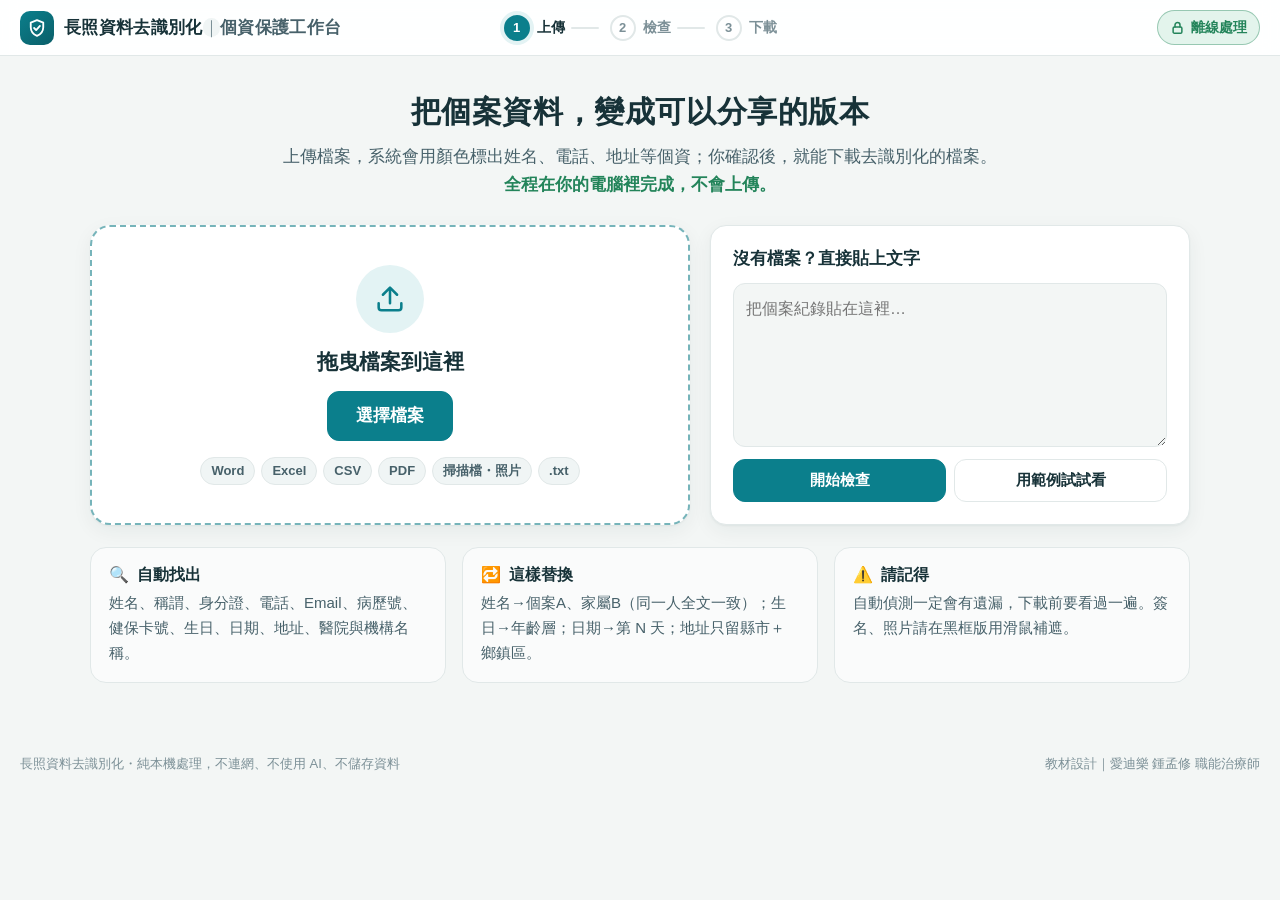
==== commit 722fd036: "網站名稱改為「長照資料去識別化」；Excel 預覽的日期欄顯示為日期（原為序號） Co-Authored-By: Claude Opus 5.5 <noreply@anthropic.com>" ====
--- a/docs/index.html
+++ b/docs/index.html
@@ -7,7 +7,7 @@
 <meta http-equiv="Content-Security-Policy" content="default-src 'none'; script-src 'self' 'unsafe-inline' 'wasm-unsafe-eval' blob:; worker-src blob:; style-src 'self' 'unsafe-inline'; img-src 'self' blob: data:; font-src 'self' data:; connect-src data:; media-src 'none'; object-src 'none'; frame-src 'none'; child-src blob:; manifest-src 'none'; base-uri 'none'; form-action 'none'">
 <meta name="referrer" content="no-referrer">
 <meta name="robots" content="noindex">
-<title>長照去識別化工作台</title>
+<title>長照資料去識別化</title>
 <meta name="description" content="給長照人員的個案資料去識別化工具：Word、Excel、PDF、掃描檔都在自己的瀏覽器裡處理，資料不上傳。">
 <link rel="icon" href="data:image/svg+xml,%3Csvg xmlns='http://www.w3.org/2000/svg' viewBox='0 0 32 32'%3E%3Crect width='32' height='32' rx='8' fill='%23028090'/%3E%3Cpath d='M16 6l8 3v6c0 5-3.4 9-8 11-4.6-2-8-6-8-11V9z' fill='none' stroke='white' stroke-width='2.4' stroke-linejoin='round'/%3E%3Cpath d='M12 16l3 3 5-6' fill='none' stroke='white' stroke-width='2.4' stroke-linecap='round' stroke-linejoin='round'/%3E%3C/svg%3E">
 <style>:root{
@@ -341,7 +341,7 @@
   <div class="top-in">
     <div class="brand">
       <div class="logo" aria-hidden="true"><svg viewBox="0 0 24 24" fill="none" stroke="#fff" stroke-width="2.2" stroke-linecap="round" stroke-linejoin="round"><path d="M12 2.5l7.5 3v5.5c0 4.7-3.2 8.5-7.5 10.5-4.3-2-7.5-5.8-7.5-10.5V5.5z"/><path d="M8.5 12l2.5 2.5 4.5-5"/></svg></div>
-      <h1>長照去識別化<span class="bar">｜</span><span class="sub">個案資料工作台</span></h1>
+      <h1>長照資料去識別化<span class="bar">｜</span><span class="sub">個資保護工作台</span></h1>
     </div>
     <ol class="steps" id="steps" aria-label="步驟">
       <li data-s="1"><i>1</i><span>上傳</span></li>
@@ -445,7 +445,7 @@
 </main>
 
 <footer>
-  <span>長照去識別化｜個案資料工作台・純本機處理，不連網、不使用 AI、不儲存資料</span>
+  <span>長照資料去識別化・純本機處理，不連網、不使用 AI、不儲存資料</span>
   <span>教材設計｜愛迪樂 鍾孟修 職能治療師</span>
 </footer>
 
@@ -463,14 +463,14 @@
       <li><b>開發者工具</b>：按 <code>F12</code>（Mac：<code>⌥⌘I</code>）→「網路／Network」分頁，處理檔案時不會出現任何上傳。</li>
       <li><b>離線版</b>：機構可以下載單一 HTML 檔，請資訊人員檢查後放在內網或單機使用。</li>
     </ol>
-    <div class="row"><button class="btn primary" id="btnTest" type="button">連線測試</button><a class="btn" id="btnOffline" href="offline.html" download="長照去識別化工作台_離線版.html">下載離線版</a></div>
+    <div class="row"><button class="btn primary" id="btnTest" type="button">連線測試</button><a class="btn" id="btnOffline" href="offline.html" download="長照資料去識別化_離線版.html">下載離線版</a></div>
     <div class="testres" id="testRes"></div>
     <div class="row" style="margin-top:14px"><button class="btn" type="button" onclick="this.closest('dialog').close()">關閉</button></div>
   </div>
 </dialog>
 
 
-<script>/* 長照去識別化｜個資偵測引擎
+<script>/* 長照資料去識別化｜個資偵測引擎
  * 純本機規則比對：輸入多段文字（segments），輸出每段的標記區間與實體清單。
  * 不使用網路、不儲存任何資料。 */
 (function (root) {
@@ -1238,7 +1238,7 @@
   if (typeof module !== 'undefined' && module.exports) module.exports = api; else root.Deid = api;
 })(typeof window !== 'undefined' ? window : globalThis);
 </script>
-<script>/* 長照去識別化｜個案資料工作台 — 介面與檔案處理（全部在瀏覽器內） */
+<script>/* 長照資料去識別化 — 介面與檔案處理（全部在瀏覽器內） */
 (function () {
   'use strict';
   const $ = s => document.querySelector(s);
@@ -1601,7 +1601,9 @@
           let inner = '';
           if (cell) {
             const rr = role ? doc.roleRep(sh, c, cell) : null;
-            if (rr != null) inner = view === 'after' ? `<span class="rp k-custom">${escH(rr) || '（清空）'}</span>` : `<mark class="m k-custom on">${escH(cellText(cell))}</mark>`;
+            // Excel 的日期存成序號（14290），預覽時顯示成一般日期
+            const shown = (cell.num && /^(birth|date)$/.test(sh.roles[c] || '') && /^\d{4,6}(\.\d+)?$/.test(cellText(cell))) ? (d => d ? `${d.getUTCFullYear()}/${d.getUTCMonth() + 1}/${d.getUTCDate()}` : cellText(cell))(serialDate(cellText(cell), doc.d1904)) : cellText(cell);
+            if (rr != null) inner = view === 'after' ? `<span class="rp k-custom">${escH(rr) || '（清空）'}</span>` : `<mark class="m k-custom on">${escH(shown)}</mark>`;
             else inner = cell.seg != null ? segHTML(cell.seg, view) : escH(cell.raw || '');
           }
           h += `<td class="${role ? 'role' : ''}">${inner}</td>`;
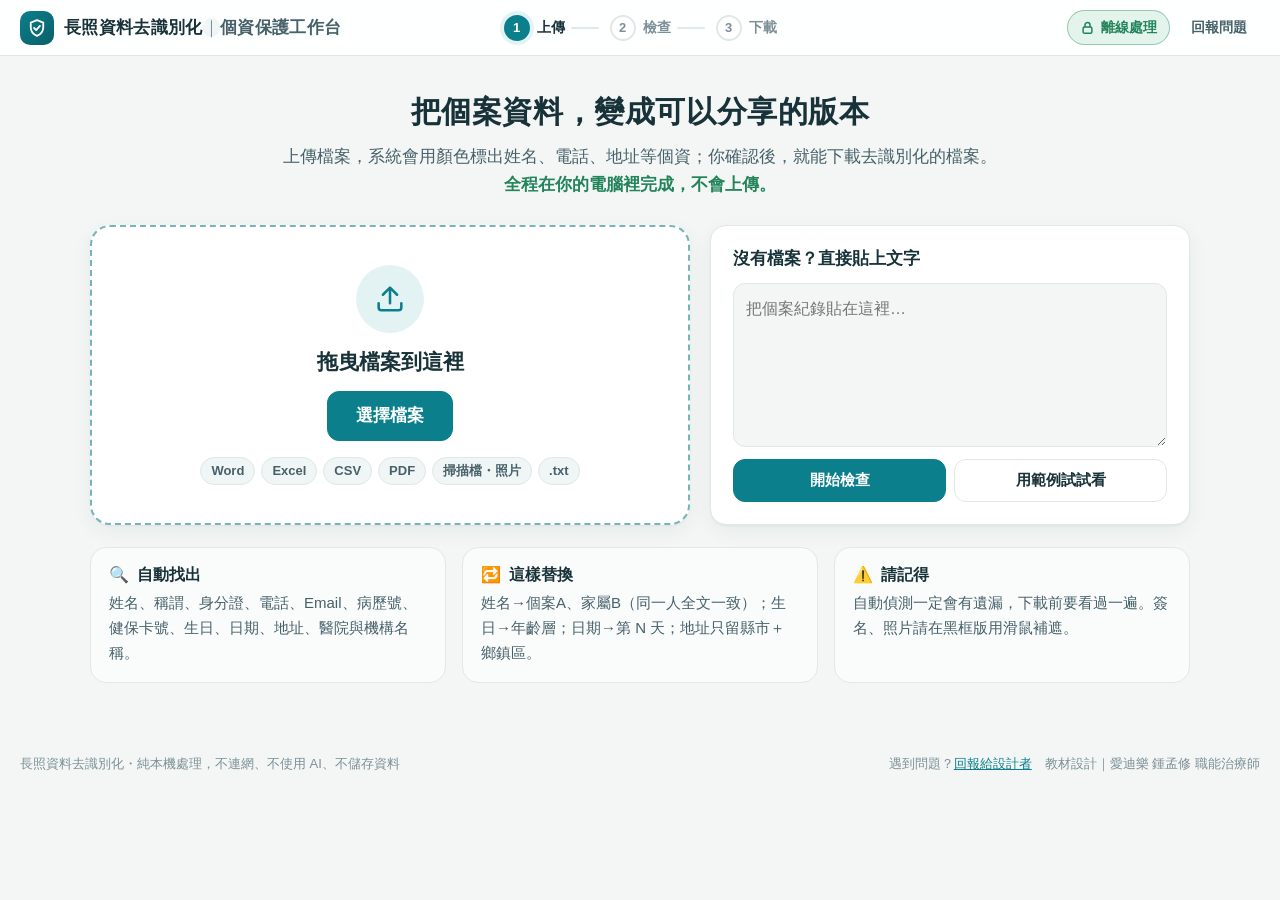
==== commit ab2ea9da: "新增回報問題（Google 表單預填，不帶檔案內容）；圖表快取與內嵌 Excel 一併去識別化；修正同名不同姓被縮寫吃掉 Co-Authored-By: Claude Opus 5.5 <norepl" ====
--- a/docs/index.html
+++ b/docs/index.html
@@ -334,6 +334,16 @@
 .boxbar button{border:1px solid var(--line);background:var(--soft);color:var(--ink);border-radius:7px;padding:4px 10px;font-size:13px;font-weight:700;cursor:pointer}
 .boxbar button:hover{background:var(--teal);color:#fff;border-color:var(--teal)}
 @media (pointer:coarse){.box .hd{width:24px;height:24px;left:auto}.box .hd[data-h=nw]{left:-13px;top:-13px}.box .hd[data-h=ne]{right:-13px;top:-13px}.box .hd[data-h=sw]{left:-13px;bottom:-13px}.box .hd[data-h=se]{right:-13px;bottom:-13px}}
+
+/* 回報問題 */
+.rtypes{display:grid;grid-template-columns:1fr 1fr;gap:8px;margin:12px 0}
+.rtypes label{display:flex;align-items:center;gap:8px;border:1.5px solid var(--line);border-radius:12px;padding:9px 12px;cursor:pointer;font-size:14px;background:var(--panel)}
+.rtypes label:has(input:checked){border-color:var(--teal);background:var(--soft)}
+.rtypes input{accent-color:var(--teal);margin:0}
+.rwarn{background:#fff4e0;border:1.5px solid #F4A93C;color:#5a3d00;border-radius:12px;padding:10px 14px;font-size:14px;line-height:1.6}
+.rtech{display:block;white-space:normal;word-break:break-all}
+@media (max-width:560px){.rtypes{grid-template-columns:1fr}}
+.dlg a.btn{text-decoration:none}
 </style>
 </head>
 <body>
@@ -350,6 +360,7 @@
     </ol>
     <div class="top-act">
       <button class="lock" id="btnLock" type="button" title="點我看怎麼查證"><svg viewBox="0 0 24 24" width="15" height="15" fill="none" stroke="currentColor" stroke-width="2.4" stroke-linecap="round"><rect x="5" y="11" width="14" height="10" rx="2"/><path d="M8 11V8a4 4 0 0 1 8 0v3"/></svg><span>離線處理</span></button>
+      <button class="btn small ghost" id="btnReport" type="button" title="回報問題或建議">回報問題</button>
       <button class="btn small ghost" id="btnClear" type="button">重新開始</button>
     </div>
   </div>
@@ -446,7 +457,7 @@
 
 <footer>
   <span>長照資料去識別化・純本機處理，不連網、不使用 AI、不儲存資料</span>
-  <span>教材設計｜愛迪樂 鍾孟修 職能治療師</span>
+  <span>遇到問題？<a href="#" id="lnkReport">回報給設計者</a>　教材設計｜愛迪樂 鍾孟修 職能治療師</span>
 </footer>
 
 <div class="selpop hidden" id="selpop"></div>
@@ -466,6 +477,18 @@
     <div class="row"><button class="btn primary" id="btnTest" type="button">連線測試</button><a class="btn" id="btnOffline" href="offline.html" download="長照資料去識別化_離線版.html">下載離線版</a></div>
     <div class="testres" id="testRes"></div>
     <div class="row" style="margin-top:14px"><button class="btn" type="button" onclick="this.closest('dialog').close()">關閉</button></div>
+  </div>
+</dialog>
+
+<dialog id="dlgReport">
+  <div class="dlg">
+    <h2>📮 回報問題或建議</h2>
+    <p>漏遮、誤遮、檔案打不開、按了沒反應…都歡迎告訴我，我會盡快修正。</p>
+    <div class="rtypes" id="rTypes" role="radiogroup" aria-label="問題類型"></div>
+    <div class="rwarn"><b>⚠️ 請不要在表單裡填寫真實的個案資料，也不要附上檔案。</b><br>漏遮的問題，用「格式＋假資料」描述就好，例如：「『王小美阿嬤』的『阿嬤』前面兩個字沒被遮」。</div>
+    <p class="note">按「前往填寫」會在新分頁開啟 Google 表單。網頁只會幫你帶入下面這行技術資訊，<b>不含檔名或任何內容</b>：</p>
+    <code class="rtech" id="rTech"></code>
+    <div class="row" style="margin-top:16px"><a class="btn primary" id="btnReportGo" href="#" target="_blank" rel="noopener noreferrer">前往填寫</a><button class="btn" type="button" onclick="this.closest('dialog').close()">取消</button></div>
   </div>
 </dialog>
 
@@ -1024,6 +1047,22 @@
     }
     for (const [w, own] of owners) if (own.size === 1 && !persons.has(w) && !alias.has(w)) alias.set(w, [...own][0]);
     for (const [zh, full] of cjkAlias) if (persons.has(full) || alias.has(full)) alias.set(zh, alias.get(full) || full);
+    // 同名不同姓（王大明 vs 陳大明）：別的姓＋相同名字，是另一個人，不能被「大明」縮寫吃掉
+    {
+      const giv = new Map();
+      for (const nm of persons.keys()) if (nm.length === 3 && !/^[A-Za-z]/.test(nm) && !SURNAME_COMPOUND.some(c => nm.startsWith(c))) giv.set(nm.slice(1), nm[0]);
+      segments.forEach((t, si) => {
+        for (const [g, sur] of giv) {
+          let k = 0;
+          while ((k = t.indexOf(g, k + 1)) > 0) {
+            const c = t[k - 1], b = t[k - 2];
+            if (c === sur || !SURNAME_SET.has(c) || persons.has(c + g)) continue;
+            if (k >= 2 && isCJK(b) && !roleBefore(t, k - 1) && !/[、與和及跟同]/.test(b)) continue;
+            notePerson(c + g, (roleBefore(t, k - 1) || {}).role || null, si, k - 1);
+          }
+        }
+      });
+    }
     // Pass 2：已知人名擴散到全文（含名字縮寫）
     const personList = [...persons.keys()].sort((a, b) => b.length - a.length);
     const givenMap = new Map(), maidenMap = new Map();
@@ -1386,10 +1425,59 @@
         p = b;
       }
       out += text.slice(p, ne);
-      if (out !== n.textContent) { n.textContent = out; if (n.localName === 't') n.setAttributeNS('http://www.w3.org/XML/1998/namespace', 'xml:space', 'preserve'); }
+      if (out !== n.textContent) { n.textContent = out; if (n.localName === 't' && (n.namespaceURI === W_NS || n.namespaceURI === S_NS)) n.setAttributeNS('http://www.w3.org/XML/1998/namespace', 'xml:space', 'preserve'); }
     });
   }
+  // Office 檔不能有「資料夾項目」（word/、xl/…）：JSZip 寫檔時會自動加，Word／Excel 會因此判定檔案損毀要求修復
+  function officeZip(z) { for (const k of Object.keys(z.files)) if (z.files[k].dir) delete z.files[k]; return z; }
   const parseXml = s => new DOMParser().parseFromString(s, 'application/xml');
+  // 圖表（Word／Excel 共用）：圖表會另存一份「快取」文字（類別名稱、數列名稱、標題），要一起處理
+  const CACHE_TAGS = new Set(['strCache', 'multiLvlStrCache', 'strLit']);
+  async function loadCharts(zip, segments, groups) {
+    const docs = {}, segs = [];
+    for (const p of Object.keys(zip.files).filter(p => /^(word|xl)\/charts\/chart\d*\.xml$/.test(p))) {
+      const d = parseXml(await zip.file(p).async('string')); docs[p] = d;
+      for (const el of d.getElementsByTagName('*')) {
+        let ok = el.localName === 't' && /drawingml\/2006\/main$/.test(el.namespaceURI || '');
+        if (!ok && el.localName === 'v') for (let q = el.parentNode; q && q.nodeType === 1; q = q.parentNode) if (CACHE_TAGS.has(q.localName)) { ok = true; break; }
+        if (ok && el.textContent.trim()) { segs.push(segments.length); groups.push({ nodes: [el], seg: segments.length }); segments.push(el.textContent); }
+      }
+    }
+    return { docs, segs };
+  }
+  // 內嵌物件：內嵌 Excel 用已找到的個資逐字替換；其他格式（.bin 等）無法處理，只能提醒
+  const embedList = zip => Object.keys(zip.files).filter(p => /^(word|xl)\/embeddings\/[^/]+$/.test(p));
+  function embedWarns(zip, warns) {
+    const em = embedList(zip); if (!em.length) return;
+    const xl = em.filter(p => /\.xlsx$/i.test(p)).length, other = em.length - xl;
+    if (xl) warns.push({ t: `檔案內嵌了 ${xl} 個 Excel 活頁簿（通常是圖表的資料）。系統會把已找到的個資一起替換，但沒被找到的不會處理，下載後請在 Office 裡「編輯資料」檢查。` });
+    if (other) warns.push({ bad: true, t: `檔案內嵌了 ${other} 個其他物件（例如 Word、PDF 或舊版 Office 物件），裡面的內容系統無法處理。建議先在原檔刪除這些物件，或改用「純文字」輸出。` });
+  }
+  function replaceKnown(text) {
+    if (!S.res || !text) return text;
+    const pairs = [];
+    for (const en of S.res.entities.values()) {
+      if (en.cat === 'field' || !isOn(en.id)) continue;
+      for (const v of en.variants) if (v && v.length >= 2) pairs.push([v, en.rep]);
+    }
+    pairs.sort((a, b) => b[0].length - a[0].length);
+    for (const [v, r] of pairs) if (text.includes(v)) text = text.split(v).join(r);
+    return text;
+  }
+  async function scrubEmbeds(zip) {
+    for (const p of embedList(zip).filter(p => /\.xlsx$/i.test(p))) {
+      try {
+        const z = await JSZip.loadAsync(await zip.file(p).async('uint8array'));
+        for (const q of Object.keys(z.files).filter(q => /^xl\/(sharedStrings|worksheets\/[^/]+|charts\/[^/]+|comments\d*)\.xml$/.test(q))) {
+          const d = parseXml(await z.file(q).async('string'));
+          for (const el of d.getElementsByTagName('*')) if ((el.localName === 't' || el.localName === 'v') && !el.firstElementChild) { const t = replaceKnown(el.textContent); if (t !== el.textContent) el.textContent = t; }
+          z.file(q, serXml(d));
+        }
+        await scrubOffice(z);
+        zip.file(p, await officeZip(z).generateAsync({ type: 'uint8array', compression: 'DEFLATE' }));
+      } catch (e) { /* 內嵌檔壞掉就保留原狀，警告已提示 */ }
+    }
+  }
   const serXml = d => new XMLSerializer().serializeToString(d);
   function closestNS(n, ns, local) { for (let p = n.parentNode; p; p = p.parentNode) if (p.namespaceURI === ns && p.localName === local) return p; return null; }
 
@@ -1460,11 +1548,15 @@
         if (/comments\.xml$/.test(p)) comments += d.getElementsByTagNameNS(W_NS, 'comment').length;
       }
       imgs = Object.keys(zip.files).filter(p => /^word\/media\//.test(p)).length;
+      const charts = await loadCharts(zip, segments, groups);
+      charts.segs.forEach(seg => paras.push({ part: 'chart', seg }));
       const warns = [];
+      if (Object.keys(charts.docs).length) warns.push({ t: `文件含 ${Object.keys(charts.docs).length} 個圖表，圖表裡的文字（類別、標題）也會一起處理。` });
+      embedWarns(zip, warns);
       if (imgs) warns.push({ t: `文件內有 ${imgs} 張圖片（可能是照片、簽名或證件）。預設會換成灰色方塊，可在「設定」更改。` });
       if (tracked) warns.push({ t: `文件含「追蹤修訂」紀錄 ${tracked} 處，刪除過的文字也會一起處理；審閱者姓名會改成「審閱者」。建議原檔先「接受所有修訂」。` });
       if (comments) warns.push({ t: `文件含 ${comments} 則註解，內容會一起處理，作者姓名會移除。` });
-      const PART_LABEL = p => /header/.test(p) ? '頁首' : /footer/.test(p) ? '頁尾' : /footnotes/.test(p) ? '註腳' : /endnotes/.test(p) ? '章節附註' : /comments/.test(p) ? '註解' : '';
+      const PART_LABEL = p => /header/.test(p) ? '頁首' : /footer/.test(p) ? '頁尾' : /footnotes/.test(p) ? '註腳' : /endnotes/.test(p) ? '章節附註' : /comments/.test(p) ? '註解' : p === 'chart' ? '圖表' : '';
       return {
         kind: 'docx', kindLabel: 'Word', name: file.name, segments, warns,
         renderPreview(view) {
@@ -1499,10 +1591,12 @@
             s = s.replace(/Target="mailto:[^"]*"/g, 'Target="mailto:"').replace(/Target="tel:[^"]*"/g, 'Target="tel:"');
             zip.file(p, s);
           }
+          for (const [p, d] of Object.entries(f._charts)) zip.file(p, serXml(d));
+          await scrubEmbeds(zip);
           await scrubOffice(zip, isOn);
-          return { blob: await zip.generateAsync({ type: 'blob', compression: 'DEFLATE', mimeType: 'application/vnd.openxmlformats-officedocument.wordprocessingml.document' }), ext: 'docx' };
+          return { blob: await officeZip(zip).generateAsync({ type: 'blob', compression: 'DEFLATE', mimeType: 'application/vnd.openxmlformats-officedocument.wordprocessingml.document' }), ext: 'docx' };
         },
-        _zip: zip, _parts: parts, _groups: groups, _xmls: xmls
+        _zip: zip, _parts: parts, _groups: groups, _xmls: xmls, _charts: charts.docs
       };
     }
   };
@@ -1681,7 +1775,10 @@
           }
         }
       }
+      const charts = await loadCharts(zip, segments, groups);
       const warns = [];
+      if (Object.keys(charts.docs).length) warns.push({ t: `檔案含 ${Object.keys(charts.docs).length} 個圖表，圖表裡暫存的文字（類別、標題）也會一起處理。` });
+      embedWarns(zip, warns);
       if (Object.keys(zip.files).some(p => /^xl\/pivotCache\//.test(p))) warns.push({ bad: true, t: '這個檔案含「樞紐分析」快取，裡面可能保有原始資料的副本。建議在 Excel 先刪除樞紐分析表，或輸出成 CSV。' });
       if (Object.keys(zip.files).some(p => /^xl\/externalLinks\//.test(p))) warns.push({ t: '檔案有連結到其他活頁簿，連結的暫存值可能含個資，建議先「中斷連結」。' });
       const media = Object.keys(zip.files).filter(p => /^xl\/media\//.test(p)).length;
@@ -1742,10 +1839,12 @@
             for (const el of d.getElementsByTagName('*')) if (el.localName === 'person') { el.setAttribute('displayName', '審閱者'); if (el.hasAttribute('userId')) el.setAttribute('userId', ''); }
             z.file(p, serXml(d));
           }
+          for (const [p, d] of Object.entries(fresh._charts)) z.file(p, serXml(d));
+          await scrubEmbeds(z);
           await scrubOffice(z, isOn);
-          return { blob: await z.generateAsync({ type: 'blob', compression: 'DEFLATE', mimeType: 'application/vnd.openxmlformats-officedocument.spreadsheetml.sheet' }), ext: 'xlsx' };
+          return { blob: await officeZip(z).generateAsync({ type: 'blob', compression: 'DEFLATE', mimeType: 'application/vnd.openxmlformats-officedocument.spreadsheetml.sheet' }), ext: 'xlsx' };
         },
-        _groups: groups, _ssDoc: ssDoc, _cmt: cmtDocs
+        _groups: groups, _ssDoc: ssDoc, _cmt: cmtDocs, _charts: charts.docs
       };
       gridCommon(doc);
       // 工作表名稱含個資提醒
@@ -1810,7 +1909,7 @@
     z.file('_rels/.rels', '<?xml version="1.0" encoding="UTF-8" standalone="yes"?><Relationships xmlns="http://schemas.openxmlformats.org/package/2006/relationships"><Relationship Id="rId1" Type="http://schemas.openxmlformats.org/officeDocument/2006/relationships/officeDocument" Target="word/document.xml"/></Relationships>');
     const paras = text.split('\n').map(l => `<w:p><w:r><w:rPr><w:rFonts w:ascii="Microsoft JhengHei" w:eastAsia="Microsoft JhengHei" w:hAnsi="Microsoft JhengHei"/></w:rPr><w:t xml:space="preserve">${x(l)}</w:t></w:r></w:p>`).join('');
     z.file('word/document.xml', `<?xml version="1.0" encoding="UTF-8" standalone="yes"?><w:document xmlns:w="${W_NS}"><w:body>${paras}<w:sectPr><w:pgSz w:w="11906" w:h="16838"/><w:pgMar w:top="1440" w:right="1440" w:bottom="1440" w:left="1440" w:header="720" w:footer="720" w:gutter="0"/></w:sectPr></w:body></w:document>`);
-    return z.generateAsync({ type: 'blob', mimeType: 'application/vnd.openxmlformats-officedocument.wordprocessingml.document' });
+    return officeZip(z).generateAsync({ type: 'blob', mimeType: 'application/vnd.openxmlformats-officedocument.wordprocessingml.document' });
   }
   const Txt = {
     fromText(text, name) {
@@ -2714,6 +2813,40 @@
 
   // 隱私說明＋連線測試
   $('#btnLock').addEventListener('click', () => { $('#testRes').textContent = ''; $('#dlgLock').showModal(); });
+
+  // ───────── 回報問題：開 Google 表單（新分頁），只帶入問題類型、檔案類型、版本與瀏覽器，不帶任何檔案內容 ─────────
+  const APP_VER = '2026-10-24';
+  const REPORT = { url: 'https://docs.google.com/forms/d/e/1FAIpQLSdA5RtIganAGsrH-JFk-9jec0J3n2y8Zuma5fVTwqoJzLRsXQ/viewform', type: 'entry.1393603095', file: 'entry.1412111892', tech: 'entry.733166479' };   // 表單預填欄位代號（entry.xxx）
+  const R_TYPES = ['漏遮：個資沒被找出來', '誤遮：不是個資卻被遮', '下載的檔案打不開或排版跑掉', '照片／掃描檔辨識不好', '按鈕沒反應、操作卡住', '建議新功能', '其他'];
+  const R_FILE = { docx: 'Word', xlsx: 'Excel', csv: 'CSV', pdf: 'PDF', image: '照片／掃描檔', text: '貼上文字', txt: '貼上文字' };
+  function techInfo() {
+    const ua = navigator.userAgent;
+    const br = /Edg\/(\d+)/.exec(ua) ? 'Edge ' + RegExp.$1 : /Chrome\/(\d+)/.exec(ua) ? 'Chrome ' + RegExp.$1 : /Firefox\/(\d+)/.exec(ua) ? 'Firefox ' + RegExp.$1 : /Version\/(\d+).*Safari/.exec(ua) ? 'Safari ' + RegExp.$1 : '其他瀏覽器';
+    const os = /iPhone|iPad/.test(ua) ? 'iOS' : /Android/.test(ua) ? 'Android' : /Mac/.test(ua) ? 'Mac' : /Windows/.test(ua) ? 'Windows' : '其他系統';
+    const d = S.doc;
+    return [`版本 ${APP_VER}`, location.protocol === 'file:' ? '離線版' : '網頁版', br, os, d ? `檔案：${d.kindLabel || d.kind}` : '尚未開檔',
+      d && d.pages ? `${d.pages.length} 頁` : '', S.mode ? `輸出：${S.mode === 'text' ? '文字' : '黑框'}` : '', d && S.res ? `標記 ${S.res.entities.size} 項` : ''].filter(Boolean).join('｜');
+  }
+  function reportUrl() {
+    const sel = document.querySelector('#rTypes input:checked');
+    const q = new URLSearchParams({ usp: 'pp_url' });
+    if (sel && REPORT.type) q.set(REPORT.type, sel.value);
+    const f = S.doc && R_FILE[S.doc.kind];
+    if (f && REPORT.file) q.set(REPORT.file, f);
+    if (REPORT.tech) q.set(REPORT.tech, techInfo());
+    return REPORT.url + '?' + q.toString();
+  }
+  function openReport(e) {
+    if (e) e.preventDefault();
+    $('#rTypes').innerHTML = R_TYPES.map((t, i) => `<label><input type="radio" name="rtype" value="${t}"${i === 0 ? ' checked' : ''}>${t}</label>`).join('');
+    $('#rTech').textContent = techInfo();
+    $('#btnReportGo').href = reportUrl();
+    $('#dlgReport').showModal();
+  }
+  $('#btnReport').addEventListener('click', openReport);
+  $('#lnkReport').addEventListener('click', openReport);
+  $('#rTypes').addEventListener('change', () => { $('#btnReportGo').href = reportUrl(); });
+  $('#btnReportGo').addEventListener('click', () => setTimeout(() => $('#dlgReport').close(), 300));
   if (location.protocol === 'file:') $('#btnOffline').classList.add('hidden');
   $('#btnTest').addEventListener('click', async () => {
     const res = $('#testRes'); res.textContent = '測試中…'; res.style.color = '';
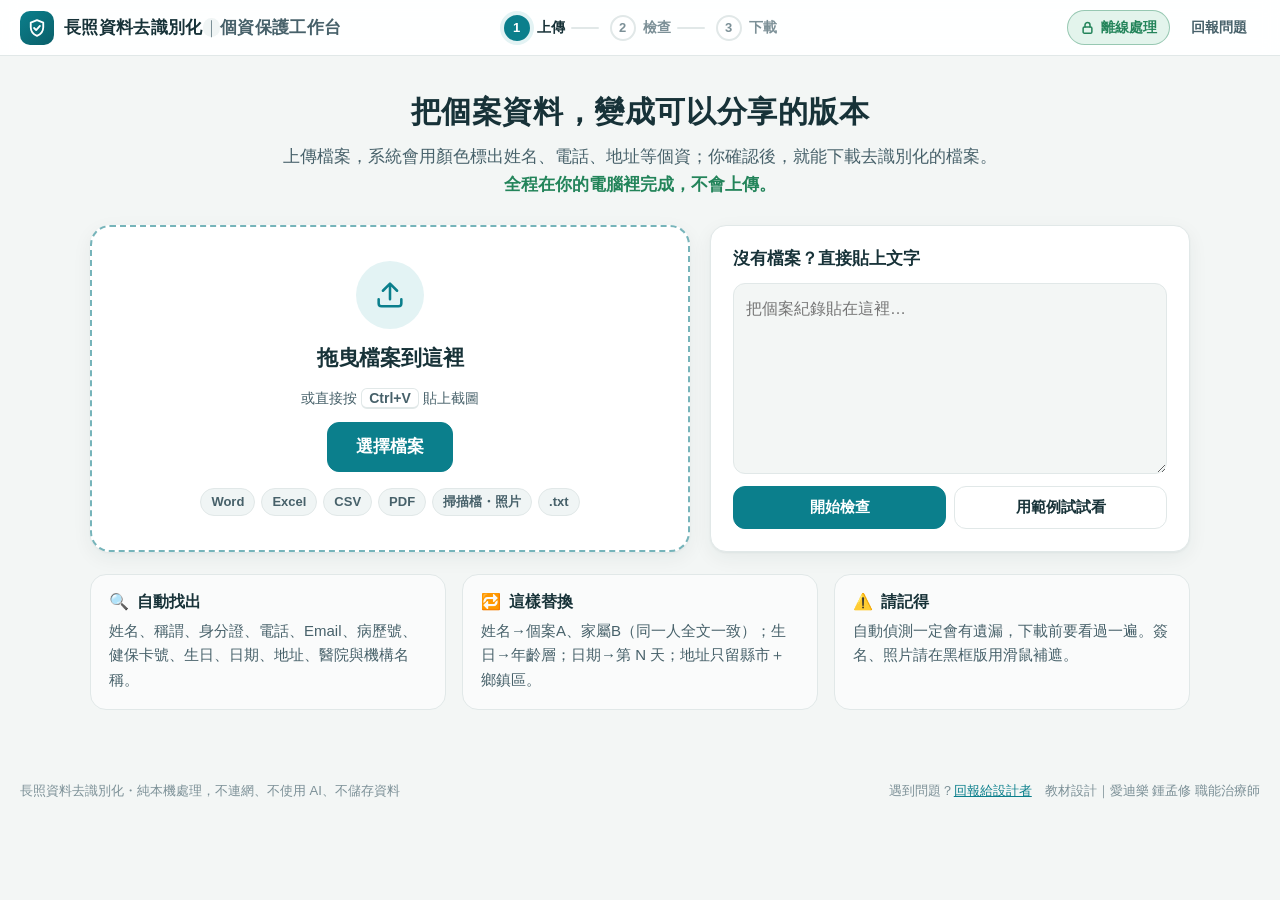
==== commit 5e3a850a: "可直接 ⌘V／Ctrl+V 貼上截圖（或複製的檔案）開始分析；圖片黑框結果可「複製圖片」直接貼到 LINE、簡報或 AI Co-Authored-By: Claude Opus 5.5 <norepl" ====
--- a/docs/index.html
+++ b/docs/index.html
@@ -165,7 +165,8 @@
 .resolved .rv b{color:var(--ink)}
 
 /* 補充 */
-.addrow{display:grid;grid-template-columns:1fr auto auto;gap:6px}
+.addrow{display:grid;grid-template-columns:1fr 1fr auto;gap:6px}
+.addrow #addText{grid-column:1/-1}
 .addrow input,.addrow select{border:1px solid var(--line);border-radius:10px;padding:8px 10px;background:var(--bg);min-width:0;font-size:15px}
 .addrow select{padding:8px 6px}
 #rules{display:flex;flex-wrap:wrap;gap:6px;margin-top:10px}
@@ -344,6 +345,60 @@
 .rtech{display:block;white-space:normal;word-break:break-all}
 @media (max-width:560px){.rtypes{grid-template-columns:1fr}}
 .dlg a.btn{text-decoration:none}
+
+/* 人名替換方式＋自訂稱呼 */
+.naming{background:var(--soft);border-radius:12px;padding:10px 12px;margin:6px 0 10px}
+.naming .nm-h{font-weight:800;font-size:14px;margin-bottom:6px}
+.naming .seg{display:flex;flex-wrap:wrap}
+.naming .note{margin:6px 0 0;font-size:12.5px}
+.repedit{border:0;background:none;color:var(--teal);cursor:pointer;font-size:14px;padding:0 4px;line-height:1}
+.repedit:hover{color:var(--ink)}
+.rep.custom{text-decoration:underline dotted;text-underline-offset:3px}
+.repedit{font-size:12.5px;font-weight:700;border:1px solid var(--line);border-radius:7px;padding:2px 7px;margin-left:auto;white-space:nowrap}
+.repbox{border:1.5px solid var(--teal);border-radius:12px;padding:10px 12px;margin:2px 0 10px;background:var(--panel)}
+.repbox .rb-h{font-size:13.5px;font-weight:800;margin-bottom:6px}
+.repin{width:100%;font:inherit;font-size:16px;padding:8px 10px;border:1.5px solid var(--teal);border-radius:9px;background:var(--bg);color:var(--ink)}
+.repbox .rb-pv{margin-top:8px;font-size:13.5px;line-height:1.7;background:var(--soft);border-radius:9px;padding:6px 10px}
+.repbox .rb-pv span{font-size:11.5px;font-weight:800;color:var(--muted);margin-right:6px}
+.repbox .rb-ctx{display:inline}
+.repbox .rb-ctx b{color:var(--c-name);background:var(--c-name-bg);border-radius:4px;padding:0 3px}
+.repbox .rb-act{display:flex;gap:6px;margin-top:8px;flex-wrap:wrap}
+.repbox .note{margin:6px 0 0;font-size:12px}
+.selpop .sp-rep{display:flex;align-items:center;gap:6px;font-size:13px;font-weight:700;color:var(--ink2);margin-bottom:8px}
+.selpop .sp-rep input{flex:1;min-width:0;border:1px solid var(--line);border-radius:8px;padding:5px 8px;background:var(--bg);font-size:14px}
+.selpop button small{display:block;font-size:11px;font-weight:600;color:var(--muted);margin-top:1px}
+.selpop button:hover small{color:#e6f4f5}
+.selpop .sp-note{font-size:12px;color:var(--warn);margin:8px 0 0;line-height:1.5}
+.sstat ul{list-style:none;margin:4px 0 8px;padding:0;font-size:13px}
+.sstat li{padding:2px 0}
+.sstat li.ok{color:var(--ok)}
+.sstat li.miss{color:var(--danger)}
+
+/* Word 版面預覽：紙張永遠是白底，標記顏色用淺色主題 */
+.preview:has(.wordview){padding:0;background:#8f9a9c;line-height:normal;font-size:inherit}
+.wordview .docx-wrapper{background:#8f9a9c;padding:24px 20px 4px}
+.wordview section.docx{color:#000;color-scheme:light;box-shadow:0 2px 12px rgba(0,0,0,.25);
+  --ink:#173238; --ink2:#47616a; --muted:#7c9097; --amber:#e9a23b; --amber-l:#fff4e0; --warn:#a85a0c; --orange:#e8552d;
+  --c-name:#d9482a; --c-name-bg:#fde5dd; --c-id:#7048b8; --c-id-bg:#efe7fb; --c-phone:#1f68b8; --c-phone-bg:#e1ecfa;
+  --c-date:#2b7e39; --c-date-bg:#e0f2e3; --c-addr:#08737f; --c-addr-bg:#daf1f3; --c-org:#9a6a00; --c-org-bg:#fbf0d2; --c-custom:#56646a; --c-custom-bg:#e8ecee}
+.wordview mark.m{padding:0 1px;border-radius:2px;border-bottom:0;box-shadow:inset 0 -2px 0 var(--mk)}
+.wordview mark.m.off{box-shadow:inset 0 -2px 0 var(--muted)}
+.wordview .rp{padding:0 2px;border-radius:3px}
+.howto .lay{display:inline-flex;align-items:center;gap:4px}
+.howto .lay button{border:1px solid var(--line);background:var(--panel);border-radius:8px;padding:2px 10px;font-size:13px;font-weight:700;color:var(--ink2)}
+.howto .lay button.on{background:var(--teal);border-color:var(--teal);color:#fff}
+
+/* Word 版面：把 Word 常用中文字型對到這台電腦上有的同類字型（local() 不連網） */
+@font-face{font-family:"標楷體";src:local("BiauKai"),local("BiauKaiTC-Regular"),local("DFKai-SB"),local("Kaiti TC"),local("STKaiti"),local("KaiTi")}
+@font-face{font-family:"DFKai-SB";src:local("BiauKai"),local("BiauKaiTC-Regular"),local("DFKai-SB"),local("Kaiti TC"),local("STKaiti"),local("KaiTi")}
+@font-face{font-family:"新細明體";src:local("PMingLiU"),local("LiSongPro"),local("Apple LiSung"),local("LiSung"),local("Songti TC"),local("STSong")}
+@font-face{font-family:"PMingLiU";src:local("PMingLiU"),local("LiSongPro"),local("Apple LiSung"),local("Songti TC"),local("STSong")}
+@font-face{font-family:"細明體";src:local("MingLiU"),local("PMingLiU"),local("LiSongPro"),local("Songti TC")}
+@font-face{font-family:"微軟正黑體";src:local("Microsoft JhengHei"),local("MicrosoftJhengHeiRegular"),local("PingFang TC"),local("PingFangTC-Regular"),local("Heiti TC")}
+@font-face{font-family:"Microsoft JhengHei";src:local("Microsoft JhengHei"),local("PingFangTC-Regular"),local("Heiti TC")}
+
+.drop .pastehint{font-size:14px;color:var(--ink2)}
+.drop .pastehint kbd{font:inherit;font-weight:800;border:1px solid var(--line);border-bottom-width:2px;border-radius:6px;padding:1px 7px;background:var(--panel)}
 </style>
 </head>
 <body>
@@ -377,6 +432,7 @@
       <label class="drop" id="drop" for="fileIn">
         <span class="drop-ic"><svg width="34" height="34" viewBox="0 0 24 24" fill="none" stroke="currentColor" stroke-width="1.8" stroke-linecap="round" stroke-linejoin="round"><path d="M12 15V4M7 9l5-5 5 5"/><path d="M4 15v3a2 2 0 0 0 2 2h12a2 2 0 0 0 2-2v-3"/></svg></span>
         <span class="big">拖曳檔案到這裡</span>
+        <span class="pastehint">或直接按 <kbd id="kbdPaste">⌘V</kbd> 貼上截圖</span>
         <span class="btn primary lg">選擇檔案</span>
         <span class="fmt"><span class="chip">Word</span><span class="chip">Excel</span><span class="chip">CSV</span><span class="chip">PDF</span><span class="chip">掃描檔・照片</span><span class="chip">.txt</span></span>
         <input type="file" id="fileIn" class="sr" accept=".docx,.xlsx,.xlsm,.csv,.txt,.pdf,.jpg,.jpeg,.png,.webp,.heic,.heif,.bmp,.gif,.tif,.tiff">
@@ -424,7 +480,8 @@
           <h3>漏掉的人名或字詞，在這裡補上</h3>
           <form class="addrow" id="addForm" autocomplete="off">
             <input type="text" id="addText" placeholder="例如：王小明、七堵長青會" aria-label="要遮蔽的字">
-            <select id="addKind" aria-label="類型"><option value="個案">個案姓名</option><option value="家屬">家屬姓名</option><option value="人員">工作人員</option><option value="看護">看護</option><option value="custom">其他字詞</option></select>
+            <select id="addKind" aria-label="類型"><option value="個案">個案</option><option value="家屬">家屬</option><option value="人員">工作人員（照服員、社工、治療師）</option><option value="看護">看護（外籍或自聘）</option><option value="關係人">其他相關人（鄰居、朋友、志工）</option><option value="custom">其他字詞（地名、機構）</option></select>
+            <input type="text" id="addRep" placeholder="替換成（選填，不填＝自動代號）" aria-label="替換成">
             <button class="btn primary" type="submit">加入</button>
           </form>
           <p class="note">也可以直接在左邊<b>用滑鼠選取文字</b>來加入。全文相同的字都會一起處理。</p>
@@ -433,12 +490,15 @@
         <div class="panel" id="listPane"></div>
         <details class="panel set" id="setWrap">
           <summary>進階設定</summary>
-          <label>本案人名清單 <span class="hint">一行一位，可加角色：王小明 個案／李美華 家屬</span></label>
+          <label>本案人名清單 <span class="hint">系統沒抓到的人名，一行一位，可加角色：王小明 個案／李美華 家屬／張阿姨 關係人</span></label>
           <textarea id="sNames"></textarea>
-          <label>其他要遮蔽的詞 <span class="hint">可指定替換文字：臺大醫院=某醫學中心</span></label>
+          <div class="sstat" id="stNames" aria-live="polite"></div>
+          <label>其他要遮蔽的詞 <span class="hint">一行一個，用「=」指定換成什麼：臺大醫院=某醫學中心、七堵長青會=某社區據點</span></label>
           <textarea id="sCustom"></textarea>
+          <div class="sstat" id="stCustom" aria-live="polite"></div>
           <label>不要遮蔽的詞 <span class="hint">被誤判的字詞，一行一個</span></label>
           <textarea id="sAllow"></textarea>
+          <div class="sstat" id="stAllow" aria-live="polite"></div>
           <div class="grid2">
             <div><label>出生日期改成</label><select id="sAge"><option value="5">5 歲一級</option><option value="10">10 歲一級</option></select></div>
             <div><label>年齡基準日</label><input type="date" id="sRef"></div>
@@ -1153,7 +1213,7 @@
     spansBySeg.forEach(list => list.forEach(c => { if (c.person) usedPersons.add(c.person); }));
     const plist = [...usedPersons].sort((a, b) => persons.get(a).first - persons.get(b).first);
     const pcode = new Map();
-    plist.forEach((nm, i) => pcode.set(nm, { letter: letterOf(i), role: persons.get(nm).role || '人物' }));
+    plist.forEach((nm, i) => pcode.set(nm, { letter: letterOf(i), role: persons.get(nm).role || '關係人' }));
     let nextLetter = plist.length;
     const surnameOwners = new Map();
     for (const nm of plist) {
@@ -1237,12 +1297,12 @@
     return { entities, spans, day0, persons, lang };
   }
 
-  const ROLE_EN = { 個案: 'Client', 家屬: 'Family', 看護: 'Caregiver', 人員: 'Staff', 人物: 'Person' };
+  const ROLE_EN = { 個案: 'Client', 家屬: 'Family', 看護: 'Caregiver', 人員: 'Staff', 關係人: 'Person', 人物: 'Person' };
   const TAG_EN = { 電話: 'Phone', 身分證號: 'ID', 編號: 'ID No.', 號碼: 'Number', Email: 'Email', 帳號: 'Account', 人名: 'Name', 已遮蔽: 'Redacted', 出生日期: 'DOB', 日期: 'Date', 地址: 'Address', '90歲以上': 'Age 90+' };
   function localize(rep, lang) {
     if (lang !== 'en' || rep == null) return rep;
     let m;
-    if ((m = /^(個案|家屬|看護|人員|人物)([A-Z]{1,2})$/.exec(rep))) return ROLE_EN[m[1]] + ' ' + m[2];
+    if ((m = /^(個案|家屬|看護|人員|關係人|人物)([A-Z]{1,2})$/.exec(rep))) return ROLE_EN[m[1]] + ' ' + m[2];
     if ((m = /^(醫院|機構)([A-Z]{1,2})$/.exec(rep))) return (m[1] === '醫院' ? 'Hospital ' : 'Organization ') + m[2];
     if ((m = /^第(\d+)天$/.exec(rep))) return 'Day ' + m[1];
     if ((m = /^(\d{4})年(\d{1,2})月$/.exec(rep))) return m[1] + '-' + m[2].padStart(2, '0');
@@ -1255,8 +1315,11 @@
     for (const sp of spans) {
       if (!isOn(sp.id)) continue;
       let rep = sp.rep;
-      const m = /^(個案|家屬|看護|人員|人物)([A-Z]{1,2})$/.exec(rep) || /^(Client|Family|Caregiver|Staff|Person) ([A-Z]{1,2})$/.exec(rep);
+      const m = /^(個案|家屬|看護|人員|關係人|人物)([A-Z]{1,2})$/.exec(rep) || /^(Client|Family|Caregiver|Staff|Person) ([A-Z]{1,2})$/.exec(rep);
       if (m && text.slice(Math.max(0, sp.s - m[1].length - 1), sp.s).replace(/\s$/, '').endsWith(m[1])) rep = m[2];
+      // 自訂稱呼已含稱謂（A 阿嬤）、原文後面又接同一個稱謂（阿嬤）→ 不要重複
+      const tt = /(阿嬤|阿公|奶奶|爺爺|伯伯|阿姨|叔叔|先生|女士|小姐|太太)$/.exec(rep);
+      if (tt && text.startsWith(tt[1], sp.e)) rep = rep.slice(0, -tt[1].length).replace(/\s+$/, '');
       out.push({ s: sp.s, e: sp.e, rep, id: sp.id, keepLen: sp.keepLen });
     }
     return out;
@@ -1289,7 +1352,7 @@
 
   // ───────── 程式庫（同網站或內嵌，不連外） ─────────
   window.__LIBDATA = window.__LIBDATA || {};
-  const LIBS = { jszip: 'lib/jszip.min.js', pdf: 'lib/pdf.min.js', pdfworker: 'lib/pdf-worker.js', cmaps: 'lib/cmaps.js', tess: 'lib/tesseract.min.js', tessworker: 'lib/tess-worker.js', tesscore: 'lib/tess-core.js', tesslang: 'lib/tess-chi_tra.js' };
+  const LIBS = { jszip: 'lib/jszip.min.js', docxview: 'lib/docx-preview.js', pdf: 'lib/pdf.min.js', pdfworker: 'lib/pdf-worker.js', cmaps: 'lib/cmaps.js', tess: 'lib/tesseract.min.js', tessworker: 'lib/tess-worker.js', tesscore: 'lib/tess-core.js', tesslang: 'lib/tess-chi_tra.js' };
   const libP = {};
   function loadLib(name) {
     if (libP[name]) return libP[name];
@@ -1305,7 +1368,7 @@
   const blobURL = (txt, type) => URL.createObjectURL(new Blob([txt], { type: type || 'text/javascript' }));
 
   // ───────── 狀態 ─────────
-  const S = { doc: null, res: null, over: new Map(), view: 'orig', mode: null, tab: 'list', sheet: 0, reviewed: false, urls: [] };
+  const S = { doc: null, res: null, over: new Map(), repOver: new Map(), nameMode: 'code', layout: 'word', view: 'orig', mode: null, tab: 'list', sheet: 0, reviewed: false, urls: [] };
 
   // ───────── 小工具 ─────────
   let toastEl = null, toastT = 0;
@@ -1336,9 +1399,9 @@
   // ───────── 設定 ─────────
   function readSettings() {
     const lines = id => $(id).value.split('\n').map(s => s.trim()).filter(Boolean);
-    const ROLES = ['個案', '家屬', '看護', '人員'];
+    const ROLES = ['個案', '家屬', '看護', '人員', '關係人'];
     const names = lines('#sNames').map(l => {
-      const m = /^(.+?)[\s=＝,，、]+(個案|家屬|看護|人員)$/.exec(l);
+      const m = /^(.+?)[\s=＝,，、]+(個案|家屬|看護|人員|關係人)$/.exec(l);
       return m ? { name: m[1].trim(), role: m[2] } : { name: l, role: null };
     }).filter(n => n.name.length >= 2);
     const custom = lines('#sCustom').map(l => { const k = l.search(/[=＝]/); return k > 0 ? { word: l.slice(0, k).trim(), rep: l.slice(k + 1).trim() || '【已遮蔽】' } : { word: l, rep: '【已遮蔽】' }; });
@@ -1367,7 +1430,79 @@
         en.count++;
       }
     }
+    applyNaming();
     renderAll();
+  }
+  // ───────── 人名替換方式（個案報告常用）─────────
+  // 代號：個案A、家屬B（預設，最安全）；王○明：保留姓與最後一字；另外每個人都可以自訂稱呼（例如「A 阿嬤」）
+  const maskName = n => n.length <= 2 ? n[0] + '○' : n[0] + '○'.repeat(n.length - 2) + n[n.length - 1];
+  function applyNaming() {
+    const changed = new Set();
+    for (const en of S.res.entities.values()) {
+      if (en.cat === 'field') continue;
+      let rep = null;
+      if (S.repOver.has(en.id)) rep = S.repOver.get(en.id);
+      else if (en.cat === 'name' && S.nameMode === 'mask' && /^name:/.test(en.id) && /^[\u3400-\u9fff]{2,4}$/.test(en.original)) rep = maskName(en.original);
+      if (rep == null) continue;
+      en.defaultRep = en.defaultRep || en.rep; en.rep = rep; changed.add(en.id);
+    }
+    if (changed.size) for (const list of S.res.spans) for (const sp of list) if (changed.has(sp.id)) sp.rep = S.res.entities.get(sp.id).rep;
+  }
+  // ───────── 修改替換文字：輸入時即時預覽（清單下方的前後文＋左邊的結果預覽）─────────
+  function setRepLive(id, v) {
+    const en = S.res.entities.get(id); if (!en) return;
+    en.defaultRep = en.defaultRep || en.rep;
+    const rep = v || (S.repOver.has(id) ? S.repOver.get(id) : en.defaultRep);
+    en.rep = rep;
+    for (const list of S.res.spans) for (const sp of list) if (sp.id === id) sp.rep = rep;
+  }
+  function repContext(id) {
+    for (let si = 0; si < S.res.spans.length; si++) for (const sp of S.res.spans[si]) if (sp.id === id) {
+      const t = S.doc.segments[si]; const a = Math.max(0, sp.s - 16), b = Math.min(t.length, sp.e + 16);
+      const r = Deid.resolve(t, S.res.spans[si], isOn).find(x => x.s === sp.s);
+      const rep = r ? r.rep : sp.rep;
+      return (a > 0 ? '…' : '') + escH(t.slice(a, sp.s)).replace(/\n/g, ' ') + `<b>${escH(rep)}</b>` + escH(t.slice(sp.e, b)).replace(/\n/g, ' ') + (b < t.length ? '…' : '');
+    }
+    return '';
+  }
+  function openRepEditor(id, row) {
+    const en = S.res.entities.get(id); if (!en) return;
+    document.querySelectorAll('.repbox').forEach(x => x.remove());
+    const box = document.createElement('div'); box.className = 'repbox';
+    box.innerHTML = `<div class="rb-h">「${escH(en.original)}」替換成：</div>
+      <input type="text" class="repin" value="${escH(en.rep)}" aria-label="「${escH(en.original)}」替換成">
+      <div class="rb-pv"><span>預覽</span><div class="rb-ctx"></div></div>
+      <div class="rb-act"><button type="button" class="btn small primary" data-rb="ok">確定</button><button type="button" class="btn small" data-rb="reset">改回預設</button><button type="button" class="btn small ghost" data-rb="cancel">取消</button></div>
+      <p class="note">全文 ${en.count} 處「${escH(en.original)}」都會換成這個。${en.cat === 'name' ? '例如：A 阿嬤、陳先生、案女。' : '例如：某醫學中心、某社區據點。'}</p>`;
+    row.after(box);
+    const inp = box.querySelector('.repin'), ctx = box.querySelector('.rb-ctx');
+    const before = S.view;
+    if (S.view !== 'after') { S.view = 'after'; document.querySelectorAll('#viewSeg button').forEach(b => b.classList.toggle('on', b.dataset.v === 'after')); }
+    const live = () => { setRepLive(id, inp.value.trim()); ctx.innerHTML = repContext(id); renderPreview(); flashEl(id); };
+    live(); inp.focus(); inp.select();
+    let t = 0; inp.addEventListener('input', () => { clearTimeout(t); t = setTimeout(live, 120); ctx.innerHTML = (setRepLive(id, inp.value.trim()), repContext(id)); });
+    const done = act => {
+      const v = inp.value.trim(), prev = S.repOver.has(id) ? S.repOver.get(id) : null;
+      if (act === 'ok') { if (v && v !== (en.defaultRep || '')) S.repOver.set(id, v); else if (!v) S.repOver.delete(id); }
+      if (act === 'reset') S.repOver.delete(id);
+      if (before !== 'after') { S.view = before; document.querySelectorAll('#viewSeg button').forEach(b => b.classList.toggle('on', b.dataset.v === before)); }
+      analyze();
+      if (act !== 'cancel') toast(act === 'reset' ? `「${en.original}」改回預設` : `「${en.original}」全文都會換成「${v || en.defaultRep}」`, { undo: () => { prev == null ? S.repOver.delete(id) : S.repOver.set(id, prev); analyze(); } });
+    };
+    box.addEventListener('click', e => { const b = e.target.closest('[data-rb]'); if (b) done(b.dataset.rb); });
+    inp.addEventListener('keydown', k => { if (k.key === 'Enter') { k.preventDefault(); done('ok'); } else if (k.key === 'Escape') done('cancel'); });
+  }
+
+  // 進階設定：每一行即時顯示有沒有在文件裡找到，避免「打了沒反應」
+  function renderSettingStatus() {
+    const all = S.doc ? S.doc.segments.join('\n') : '';
+    const cnt = w => { if (!w) return 0; let n = 0, k = -1; while ((k = all.indexOf(w, k + 1)) >= 0) n++; return n; };
+    const lines = id => $(id).value.split('\n').map(s => s.trim()).filter(Boolean);
+    const row = (w, extra) => { const n = cnt(w); return `<li class="${n ? 'ok' : 'miss'}">${n ? '✓' : '✗'} 「${escH(w)}」${extra || ''}${n ? `：找到 ${n} 處` : '：文件裡找不到這個字'}</li>`; };
+    const put = (id, items) => { const el = $(id); el.innerHTML = items.length ? `<ul>${items.join('')}</ul>` : ''; };
+    put('#stNames', S.opt ? S.opt.names.filter(n => lines('#sNames').some(l => l.startsWith(n.name))).map(n => { const en = S.res && S.res.entities.get('name:' + n.name); return row(n.name, en ? ` → ${escH(en.rep)}` : ''); }) : []);
+    put('#stCustom', S.opt ? S.opt.custom.map(c => row(c.word, ` → ${escH(c.rep)}`)) : []);
+    put('#stAllow', lines('#sAllow').map(w => row(w, '（不遮蔽）')));
   }
   let anaT = 0;
   const analyzeSoon = () => { clearTimeout(anaT); anaT = setTimeout(analyze, 350); };
@@ -1557,8 +1692,8 @@
       if (tracked) warns.push({ t: `文件含「追蹤修訂」紀錄 ${tracked} 處，刪除過的文字也會一起處理；審閱者姓名會改成「審閱者」。建議原檔先「接受所有修訂」。` });
       if (comments) warns.push({ t: `文件含 ${comments} 則註解，內容會一起處理，作者姓名會移除。` });
       const PART_LABEL = p => /header/.test(p) ? '頁首' : /footer/.test(p) ? '頁尾' : /footnotes/.test(p) ? '註腳' : /endnotes/.test(p) ? '章節附註' : /comments/.test(p) ? '註解' : p === 'chart' ? '圖表' : '';
-      return {
-        kind: 'docx', kindLabel: 'Word', name: file.name, segments, warns,
+      const d = {
+        kind: 'docx', kindLabel: 'Word', name: file.name, segments, warns, file,
         renderPreview(view) {
           let h = '', last = '';
           for (const pr of paras) {
@@ -1598,6 +1733,8 @@
         },
         _zip: zip, _parts: parts, _groups: groups, _xmls: xmls, _charts: charts.docs
       };
+      d.renderWord = wordPreview(d, file);
+      return d;
     }
   };
 
@@ -2389,7 +2526,7 @@
   }
 
   function renderAll() { renderHowto(); renderWarns(); renderModes(); renderPreview(); renderSide(); }
-  function renderSide() { renderSum(); renderRules(); renderList(); renderExport(); setStep(); }
+  function renderSide() { renderSum(); renderRules(); renderList(); renderExport(); renderSettingStatus(); setStep(); }
   function renderHowto() {
     const vis = (S.doc.kind === 'pdf' || S.doc.kind === 'image') && S.mode === 'visual';
     const tips = vis
@@ -2398,7 +2535,8 @@
         ? '<span class="tip">👆 <b>點彩色字</b>：取消／恢復</span><span class="tip">📋 <b>欄位上方選單</b>：整欄指定個資類型</span>'
         : '<span class="tip">👆 <b>點彩色字</b>：取消／恢復遮蔽</span><span class="tip">🖱 <b>選取文字</b>：補上漏掉的</span>';
     const legend = ['name', 'idno', 'phone', 'date', 'address', 'org'].map(c => { const i = Deid.CAT_INFO[c]; return `<span class="lg-chip k-${i.color}">${i.label.replace('／居留證', '')}</span>`; }).join('');
-    $('#howto').innerHTML = tips + `<span class="legend">${legend}</span>`;
+    const lay = S.doc.renderWord ? `<span class="tip lay">預覽：<button type="button" data-lay="word" class="${S.layout === 'word' ? 'on' : ''}">Word 版面</button><button type="button" data-lay="text" class="${S.layout === 'text' ? 'on' : ''}">純文字</button></span>` : '';
+    $('#howto').innerHTML = tips + lay + `<span class="legend">${legend}</span>`;
   }
   function renderWarns() {
     $('#warns').innerHTML = (S.doc.warns || []).map(w => `<div class="warn ${w.bad ? 'bad' : w.soft ? 'soft' : ''}">${w.bad ? '⚠️ ' : (w.soft ? 'ℹ️ ' : '⚠️ ')}${escH(w.t)}</div>`).join('') +
@@ -2412,8 +2550,115 @@
   }
   function renderPreview() {
     const pv = $('#preview'); const st = pv.scrollTop;
-    pv.innerHTML = S.doc.renderPreview(S.view);
+    if (!(S.doc.renderWord && S.layout === 'word' && S.doc.renderWord(pv, S.view))) pv.innerHTML = S.doc.renderPreview(S.view);
     pv.scrollTop = st;
+  }
+
+  // ───────── Word 版面預覽：用 docx-preview 在瀏覽器裡排出 Word 畫面，再把標記套到對應的段落上 ─────────
+  const normT = t => t.replace(/\s+/g, '');
+  let grayURL = '';
+  function grayDataURL() {
+    if (grayURL) return grayURL;
+    const c = document.createElement('canvas'); c.width = 64; c.height = 64;
+    const g = c.getContext('2d'); g.fillStyle = '#9aa5a8'; g.fillRect(0, 0, 64, 64);
+    g.strokeStyle = '#fff'; g.lineWidth = 3; g.beginPath(); g.moveTo(8, 8); g.lineTo(56, 56); g.moveTo(56, 8); g.lineTo(8, 56); g.stroke();
+    return (grayURL = c.toDataURL());
+  }
+  function wordPreview(doc, file) {
+    let tpl = null, state = 'idle';
+    async function build() {
+      state = 'busy';
+      try {
+        await loadLib('jszip'); await loadLib('docxview');
+        const box = document.createElement('div'); box.className = 'wordview';
+        const styles = document.createElement('div');
+        const buf = await file.arrayBuffer();
+        // Word 的中文字用「東亞字型」（eastAsia），docx-preview 只套英文字型 → 把文件預設的中文字型補在每個字型清單後面
+        let ea = '新細明體';
+        try {
+          const z = await JSZip.loadAsync(buf), st = z.file('word/styles.xml') ? await z.file('word/styles.xml').async('string') : '';
+          const normal = (/<w:style\b[^>]*w:styleId="Normal"[\s\S]*?<\/w:style>/.exec(st) || [''])[0];
+          const m = /w:eastAsia="([^"]+)"/.exec(normal) || /<w:rPrDefault>[\s\S]*?w:eastAsia="([^"]+)"/.exec(st);
+          if (m) ea = m[1];
+        } catch (e) { /* 用預設 */ }
+        await docx.renderAsync(buf, box, styles, { className: 'docx', inWrapper: true, breakPages: true, ignoreLastRenderedPageBreak: false, renderHeaders: true, renderFooters: true, renderFootnotes: true, renderEndnotes: true, renderComments: false, useBase64URL: true, experimental: false });
+        box.prepend(...styles.childNodes);
+        // 暫時放進頁面算出每個元素實際的字型，再把中文字型接在後面（英文字型沒有中文字時，瀏覽器就會用它，跟 Word 一樣）
+        const tail = `"${ea}", "新細明體", serif`;
+        const park = document.createElement('div'); park.style.cssText = 'position:fixed;left:-99999px;top:0;visibility:hidden';
+        park.appendChild(box); document.body.appendChild(park);
+        box.querySelectorAll('section.docx, section.docx *').forEach(el => { const f = getComputedStyle(el).fontFamily; if (f && !f.includes(ea)) el.style.fontFamily = f + ', ' + tail; });
+        park.remove();
+        tpl = box; state = 'ready';
+      } catch (e) { console.warn('Word 版面預覽失敗，改用純文字', e); state = 'fail'; }
+      if (S.doc === doc) renderPreview();
+    }
+    return function render(pv, view) {
+      if (state === 'idle') build();
+      if (state !== 'ready') return false;
+      const box = tpl.cloneNode(true);
+      box.classList.toggle('after', view === 'after');
+      // 段落文字 → 對應的 segment（同樣文字依序配對；頁首頁尾重複出現時沿用最後一個）
+      const queue = new Map();
+      doc.segments.forEach((t, i) => { const k = normT(t); if (!k) return; if (!queue.has(k)) queue.set(k, []); queue.get(k).push(i); });
+      const last = new Map();
+      const paras = [...box.querySelectorAll('p')].filter(p => !p.querySelector('p'));
+      for (const p of paras) {
+        const k = normT(p.textContent); if (!k) continue;
+        const q = queue.get(k); let si;
+        if (q && q.length) { si = q.shift(); last.set(k, si); } else if (last.has(k)) si = last.get(k); else continue;
+        markPara(p, si, view);
+      }
+      if (view === 'after' && $('#sImg').value === 'gray') box.querySelectorAll('img').forEach(im => { im.src = grayDataURL(); im.style.objectFit = 'fill'; });
+      pv.innerHTML = ''; pv.appendChild(box);
+      const sec = box.querySelector('section.docx');
+      if (sec) { const w = sec.getBoundingClientRect().width + 40; box.style.zoom = Math.min(1, (pv.clientWidth - 8) / w).toFixed(3); }
+      return true;
+    };
+  }
+  // 把一個段落裡第 s～e 個字（segment 座標）包成標記或換成代號
+  function markPara(p, si, view) {
+    const text = S.doc.segments[si];
+    const nodes = []; const tw = document.createTreeWalker(p, NodeFilter.SHOW_TEXT); let n;
+    while ((n = tw.nextNode())) nodes.push(n);
+    const dom = []; nodes.forEach(nd => { for (let k = 0; k < nd.data.length; k++) dom.push([nd, k]); });
+    const map = new Array(text.length); let j = 0;
+    for (let i = 0; i < text.length; i++) {
+      const c = text[i];
+      if (/\s/.test(c)) { while (j < dom.length && /\s/.test(dom[j][0].data[dom[j][1]]) && dom[j][0].data[dom[j][1]] !== c) j++; }
+      let jj = j; while (jj < dom.length && dom[jj][0].data[dom[jj][1]] !== c) jj++;
+      if (jj < dom.length) { map[i] = dom[jj]; j = jj + 1; } else map[i] = null;
+    }
+    const spans = (S.res && S.res.spans[si]) || [];
+    const items = view === 'after' ? Deid.resolve(text, spans, isOn) : spans.filter(r => S.res.entities.get(r.id));
+    for (const r of [...items].sort((a, b) => b.s - a.s)) {
+      // 依文字節點切成幾段（一個名字可能跨好幾個 run）
+      const pieces = [];
+      for (let i = r.s; i < r.e; i++) {
+        const m = map[i]; if (!m) continue;
+        const lp = pieces[pieces.length - 1];
+        if (lp && lp.node === m[0] && lp.b === m[1]) lp.b = m[1] + 1; else pieces.push({ node: m[0], a: m[1], b: m[1] + 1 });
+      }
+      if (!pieces.length) continue;
+      const en = S.res.entities.get(r.id);
+      pieces.reverse().forEach((pc, k) => {
+        const isFirst = k === pieces.length - 1;
+        let node = pc.node;
+        if (pc.b < node.data.length) node.splitText(pc.b);
+        const mid = pc.a > 0 ? node.splitText(pc.a) : node;
+        let el;
+        if (view === 'after') {
+          if (!isFirst) { mid.remove(); return; }
+          el = document.createElement('span'); el.className = `rp k-${en.color}`; el.dataset.id = r.id; el.title = en.label + '：' + text.slice(r.s, r.e); el.textContent = r.rep;
+          mid.replaceWith(el);
+        } else {
+          const on = isOn(r.id);
+          el = document.createElement('mark'); el.className = `m k-${en.color} ${on ? 'on' : 'off'} ${en.conf}`; el.dataset.id = r.id;
+          el.title = en.conf === 'suggest' && !S.over.has(r.id) ? '不確定是不是個資，請在右邊判斷' : en.label + ' → ' + r.rep + (on ? '（點一下取消遮蔽）' : '（點一下遮蔽）');
+          mid.replaceWith(el); el.appendChild(mid);
+        }
+      });
+    }
   }
   // 找出某實體第一次出現的前後文
   function contextOf(id) {
@@ -2456,8 +2701,8 @@
   function renderRules() {
     const lines = id => $(id).value.split('\n').map(s => s.trim()).filter(Boolean);
     let h = '';
-    lines('#sNames').forEach(l => { const m = /^(.+?)[\s=＝,，、]+(個案|家屬|看護|人員)$/.exec(l); h += `<span class="rule k-name">${escH(m ? m[1] : l)}<small>${m ? m[2] : '人名'}</small><button type="button" data-rm="#sNames" data-line="${escH(l)}" aria-label="移除">×</button></span>`; });
-    lines('#sCustom').forEach(l => { h += `<span class="rule k-custom">${escH(l.split(/[=＝]/)[0])}<small>其他</small><button type="button" data-rm="#sCustom" data-line="${escH(l)}" aria-label="移除">×</button></span>`; });
+    lines('#sNames').forEach(l => { const m = /^(.+?)[\s=＝,，、]+(個案|家屬|看護|人員|關係人)$/.exec(l); h += `<span class="rule k-name">${escH(m ? m[1] : l)}<small>${m ? m[2] : '人名'}</small><button type="button" data-rm="#sNames" data-line="${escH(l)}" aria-label="移除">×</button></span>`; });
+    lines('#sCustom').forEach(l => { const kv = l.split(/[=＝]/); h += `<span class="rule k-custom">${escH(kv[0])}${kv[1] ? ` → ${escH(kv[1])}` : ''}<small>其他</small><button type="button" data-rm="#sCustom" data-line="${escH(l)}" aria-label="移除">×</button></span>`; });
     lines('#sAllow').forEach(l => { h += `<span class="rule allow">不遮蔽：${escH(l)}<button type="button" data-rm="#sAllow" data-line="${escH(l)}" aria-label="移除">×</button></span>`; });
     $('#rules').innerHTML = h;
   }
@@ -2466,6 +2711,7 @@
     if (!ents.length) { $('#listPane').innerHTML = '<div class="lhead"><h3>已找到的個資</h3></div><p class="note">目前沒有。</p>'; return; }
     const openSet = S.openGrp || (S.openGrp = new Set(['name']));
     let h = `<div class="lhead"><h3>已找到的個資</h3><span class="n note" style="margin:0">取消勾選＝不遮蔽</span></div>`;
+    if (ents.some(e => e.cat === 'name')) h += `<div class="naming"><div class="nm-h">人名替換成</div><div class="seg" id="nameSeg" role="group" aria-label="人名替換方式"><button type="button" data-nm="code" class="${S.nameMode === 'code' ? 'on' : ''}">代號：個案A、家屬B</button><button type="button" data-nm="mask" class="${S.nameMode === 'mask' ? 'on' : ''}">部分遮蔽：王○明</button></div><p class="note">${S.nameMode === 'mask' ? '⚠️ 保留姓氏和最後一字，熟人比較容易認出來；對外發表建議用代號。' : '個案報告、共學討論建議用代號。'}點人名右邊的 <b>✎</b> 可以改成你要的稱呼，例如「A 阿嬤」。</p></div>`;
     for (const cat of CAT_ORDER) {
       const list = ents.filter(e => e.cat === cat);
       if (!list.length) continue;
@@ -2474,7 +2720,9 @@
       h += `<details class="grp k-${info.color}" data-cat="${cat}" ${openSet.has(cat) ? 'open' : ''}><summary><span class="dot"></span>${info.label}<span class="cnt">${onN}／${list.length}</span></summary>` +
         list.map(e => {
           const o = isOn(e.id);
-          return `<label class="ent ${o ? '' : 'off'}" data-id="${escH(e.id)}"><input type="checkbox" ${o ? 'checked' : ''}><span class="o">${escH(e.original)}<span class="arrow">→</span><span class="rep">${escH(e.rep || '（清空）')}</span> <span class="n">${e.count} 處</span></span><button type="button" class="go" data-go="${escH(e.id)}">看位置</button></label>`;
+          const ed = e.cat !== 'field';
+          const custom = S.repOver.has(e.id);
+          return `<label class="ent ${o ? '' : 'off'}" data-id="${escH(e.id)}"><input type="checkbox" ${o ? 'checked' : ''}><span class="o">${escH(e.original)}<span class="arrow">→</span><span class="rep${custom ? ' custom' : ''}">${escH(e.rep || '（清空）')}</span> <span class="n">${e.count} 處</span></span>${ed ? `<button type="button" class="repedit" data-id="${escH(e.id)}" title="改成你要的替換文字" aria-label="修改「${escH(e.original)}」的替換文字">✎ 改</button>` : ''}<button type="button" class="go" data-go="${escH(e.id)}">看位置</button></label>`;
         }).join('') + '</details>';
     }
     $('#listPane').innerHTML = h;
@@ -2498,6 +2746,7 @@
     const outs = outputsFor();
     const cur = S.outFmt && outs.some(o => o.v === S.outFmt) ? S.outFmt : outs[0].v; S.outFmt = cur;
     const canCopy = ['txt', 'docx', 'csv', 'xlsx'].includes(S.doc.kind) || S.mode === 'text';
+    const canCopyImg = S.doc.pages && S.doc.pages.length === 1 && S.mode !== 'text' && !!(window.ClipboardItem && navigator.clipboard && navigator.clipboard.write);
     const pend = pendingList().length;
     const ready = !pend && S.reviewed;
     $('#expPane').innerHTML = `<h3><i>3</i>下載去識別化檔案</h3>
@@ -2510,7 +2759,8 @@
         <label class="ci" id="ciRev"><input type="checkbox" id="ckRev" ${S.reviewed ? 'checked' : ''}><span>我已從頭到尾看過左邊的標記，了解自動偵測可能有遺漏</span></label>
       </div>
       <div class="dlmsg" id="dlMsg"></div>
-      <div class="row"><button class="btn ${ready ? 'primary' : 'waiting'} lg" id="btnDl" type="button" style="flex:2">⬇ 下載</button>${canCopy ? `<button class="btn" id="btnCopy" type="button">複製文字</button>` : ''}</div>`;
+      <div class="row"><button class="btn ${ready ? 'primary' : 'waiting'} lg" id="btnDl" type="button" style="flex:2">⬇ 下載</button>${canCopy ? `<button class="btn" id="btnCopy" type="button">複製文字</button>` : ''}${canCopyImg ? `<button class="btn" id="btnCopyImg" type="button">複製圖片</button>` : ''}</div>
+      ${canCopyImg ? '<p class="note" style="margin:8px 0 0">「複製圖片」後可以直接貼到 LINE、簡報或 AI 對話框。</p>' : ''}`;
   }
   // 下載前檢查：沒完成就說清楚還差什麼
   function gate() {
@@ -2552,22 +2802,37 @@
   function appendLine(id, line) { const ta = $(id); const ls = ta.value.split('\n').map(s => s.trim()).filter(Boolean); if (!ls.includes(line)) ls.push(line); ta.value = ls.join('\n'); }
   function removeLine(id, line) { const ta = $(id); ta.value = ta.value.split('\n').map(s => s.trim()).filter(s => s && s !== line).join('\n'); }
   function codeOf(name) { const e = S.res && S.res.entities.get('name:' + name); return e ? e.rep : ''; }
-  function addName(name, role) {
+  function addName(name, role, rep) {
     appendLine('#sNames', name + (role ? ' ' + role : ''));
+    if (rep) S.repOver.set('name:' + name, rep);
     analyze();
     const c = codeOf(name);
     toast(`已加入「${name}」${c ? `→ ${c}` : ''}，全文同樣的字都會替換`, { undo: () => { removeLine('#sNames', name + (role ? ' ' + role : '')); analyze(); } });
     return c;
   }
-  function addCustom(word) {
-    appendLine('#sCustom', word); analyze();
-    toast(`已加入「${word}」，全文同樣的字都會遮蔽`, { undo: () => { removeLine('#sCustom', word); analyze(); } });
+  function addCustom(word, rep) {
+    const line = rep ? `${word}=${rep}` : word;
+    appendLine('#sCustom', line); analyze();
+    toast(`已加入「${word}」${rep ? `→「${rep}」` : ''}，全文同樣的字都會${rep ? '替換' : '遮蔽'}`, { undo: () => { removeLine('#sCustom', line); analyze(); } });
   }
   function addAllow(word) {
     appendLine('#sAllow', word); analyze();
     toast(`「${word}」不會被遮蔽`, { undo: () => { removeLine('#sAllow', word); analyze(); } });
   }
 
+  // ⌘V／Ctrl+V 直接貼上截圖（或從 Finder／檔案總管複製的檔案）
+  document.addEventListener('paste', e => {
+    const cd = e.clipboardData; if (!cd) return;
+    const files = [...cd.files];
+    if (!files.length) for (const it of cd.items || []) if (it.kind === 'file') { const f = it.getAsFile(); if (f) files.push(f); }
+    const f = files.find(x => /^image\//.test(x.type) || /\.(docx|xlsx|xlsm|csv|txt|pdf)$/i.test(x.name));
+    if (!f) return;   // 一般文字照常貼上
+    e.preventDefault();
+    const t = new Date(), hhmm = String(t.getHours()).padStart(2, '0') + String(t.getMinutes()).padStart(2, '0');
+    const file = /^image\//.test(f.type) && (!f.name || /^image\.\w+$/i.test(f.name)) ? new File([f], `截圖_${hhmm}.${(f.type.split('/')[1] || 'png').replace('jpeg', 'jpg')}`, { type: f.type }) : f;
+    if (S.doc) toast('已改用剛貼上的' + (/^image\//.test(f.type) ? '截圖' : '檔案'));
+    openFile(file);
+  });
   $('#fileIn').addEventListener('change', e => { const f = e.target.files[0]; e.target.value = ''; if (f) openFile(f); });
   const drop = $('#drop');
   ['dragenter', 'dragover'].forEach(ev => drop.addEventListener(ev, e => { e.preventDefault(); drop.classList.add('over'); }));
@@ -2666,12 +2931,12 @@
   });
   $('#addForm').addEventListener('submit', e => {
     e.preventDefault();
-    const t = $('#addText').value.trim(), k = $('#addKind').value;
+    const t = $('#addText').value.trim(), k = $('#addKind').value, rep = $('#addRep').value.trim();
     if (!t) { toast('請先輸入要遮蔽的字'); $('#addText').focus(); return; }
-    if (k === 'custom') addCustom(t);
+    if (k === 'custom') addCustom(t, rep);
     else if (t.length < 2) { toast('人名至少 2 個字；單一字請選「其他字詞」'); return; }
-    else addName(t, k);
-    $('#addText').value = ''; $('#addText').focus();
+    else addName(t, k, rep);
+    $('#addText').value = ''; $('#addRep').value = ''; $('#addText').focus();
   });
   $('#rules').addEventListener('click', e => {
     const b = e.target.closest('[data-rm]'); if (!b) return;
@@ -2679,7 +2944,14 @@
     toast(`已移除「${b.dataset.line.split(/[\s=＝]/)[0]}」`, { undo: () => { appendLine(b.dataset.rm, b.dataset.line); analyze(); } });
   });
   $('#listPane').addEventListener('change', e => { const r = e.target.closest('.ent'); if (r && e.target.type === 'checkbox') toggleEnt(r.dataset.id, e.target.checked); });
-  $('#listPane').addEventListener('click', e => { const g = e.target.closest('[data-go]'); if (g) { e.preventDefault(); flashEl(g.dataset.go); } });
+  $('#howto').addEventListener('click', e => { const b = e.target.closest('[data-lay]'); if (!b || S.layout === b.dataset.lay) return; S.layout = b.dataset.lay; renderHowto(); renderPreview(); });
+  $('#listPane').addEventListener('click', e => {
+    const g = e.target.closest('[data-go]'); if (g) { e.preventDefault(); flashEl(g.dataset.go); return; }
+    const nm = e.target.closest('[data-nm]');
+    if (nm) { if (S.nameMode !== nm.dataset.nm) { S.nameMode = nm.dataset.nm; analyze(); toast(S.nameMode === 'mask' ? '人名改成「王○明」的形式' : '人名改回代號：個案A、家屬B'); } return; }
+    const ed = e.target.closest('.repedit');
+    if (ed) { e.preventDefault(); openRepEditor(ed.dataset.id, ed.closest('.ent')); }
+  });
   $('#listPane').addEventListener('toggle', e => { const d = e.target.closest('details[data-cat]'); if (!d) return; S.openGrp = S.openGrp || new Set(); d.open ? S.openGrp.add(d.dataset.cat) : S.openGrp.delete(d.dataset.cat); }, true);
   function labelRole(l) { if (/照服員|居服員|個管|督導|社工|護理|醫|治療師|照專/.test(l)) return '人員'; if (/看護|外看|移工|傭/.test(l)) return '看護'; if (/個案|案主|長者|住民|學員/.test(l)) return '個案'; return '家屬'; }
 
@@ -2688,26 +2960,33 @@
   document.addEventListener('mouseup', () => setTimeout(showPop, 10));
   document.addEventListener('touchend', () => setTimeout(showPop, 350));
   document.addEventListener('keyup', e => { if (e.shiftKey) showPop(); });
-  document.addEventListener('selectionchange', () => { if (!(window.getSelection() + '').trim()) pop.classList.add('hidden'); });
+  document.addEventListener('selectionchange', () => { if (!(window.getSelection() + '').trim() && !pop.contains(document.activeElement)) pop.classList.add('hidden'); });
   function showPop() {
+    if (pop.contains(document.activeElement) && !pop.classList.contains('hidden')) return;
     const sel = window.getSelection(); const t = (sel + '').trim();
     if (!t || !S.doc || !sel.rangeCount || !$('#preview').contains(sel.anchorNode) || t.length > 60 || /\n/.test(t)) { pop.classList.add('hidden'); return; }
     const rc = sel.getRangeAt(0).getBoundingClientRect();
-    pop.innerHTML = `<div class="sp-t">把「<b>${escH(t)}</b>」當作：</div><div class="sp-g"><button type="button" data-a="name-個案">個案姓名</button><button type="button" data-a="name-家屬">家屬姓名</button><button type="button" data-a="name-人員">工作人員</button><button type="button" data-a="name-看護">看護</button><button type="button" data-a="custom" class="wide" style="background:var(--soft)">其他要遮蔽的字（地名、機構…）</button><button type="button" data-a="allow" class="wide">這不是個資，不要遮蔽</button></div>`;
+    const one = t.length < 2;
+    pop.innerHTML = `<div class="sp-t">把「<b>${escH(t)}</b>」當作：</div>
+      <label class="sp-rep">替換成<input type="text" id="spRep" placeholder="${one ? '例如：某' : '不填＝自動代號（個案A…）'}" autocomplete="off"></label>
+      <div class="sp-g">${one ? '' : `<button type="button" data-a="name-個案">個案</button><button type="button" data-a="name-家屬">家屬</button><button type="button" data-a="name-人員">工作人員<small>照服員、社工、治療師…</small></button><button type="button" data-a="name-看護">看護<small>外籍或自聘看護</small></button><button type="button" data-a="name-關係人" class="wide">其他相關人<small>鄰居、朋友、志工、房東…</small></button>`}<button type="button" data-a="custom" class="wide" style="background:var(--soft)">其他要遮蔽的字<small>地名、機構、店名…</small></button><button type="button" data-a="allow" class="wide">這不是個資，不要遮蔽</button></div>
+      ${one ? '<p class="sp-note">只選了一個字：全文所有「' + escH(t) + '」都會被換掉，請確認真的要這樣做。</p>' : ''}`;
     pop.dataset.text = t;
     pop.classList.remove('hidden');
     const w = pop.offsetWidth;
     pop.style.left = Math.max(8, Math.min(innerWidth - w - 8, rc.left + rc.width / 2 - w / 2)) + 'px';
     pop.style.top = (rc.bottom + 8 + pop.offsetHeight > innerHeight ? rc.top - pop.offsetHeight - 8 : rc.bottom + 8) + 'px';
   }
-  pop.addEventListener('mousedown', e => e.preventDefault());
+  pop.addEventListener('mousedown', e => { if (e.target.id !== 'spRep') e.preventDefault(); });
+  pop.addEventListener('keydown', e => { if (e.key === 'Enter' && e.target.id === 'spRep') { e.preventDefault(); pop.querySelector('[data-a]').click(); } if (e.key === 'Escape') pop.classList.add('hidden'); });
   pop.addEventListener('click', e => {
     const b = e.target.closest('button'); if (!b) return;
-    const t = pop.dataset.text; pop.classList.add('hidden'); window.getSelection().removeAllRanges();
-    if (b.dataset.a === 'custom') addCustom(t);
+    const t = pop.dataset.text, rep = ($('#spRep') || {}).value ? $('#spRep').value.trim() : '';
+    pop.classList.add('hidden'); window.getSelection().removeAllRanges();
+    if (b.dataset.a === 'custom') addCustom(t, rep);
     else if (b.dataset.a === 'allow') addAllow(t);
     else if (t.length < 2) toast('人名至少 2 個字；單一字請用「其他要遮蔽的字」');
-    else addName(t, b.dataset.a.slice(5));
+    else addName(t, b.dataset.a.slice(5), rep);
   });
 
   // 黑框版：空白處拖曳＝新增；點黑框＝選取；拖曳選取的黑框＝移動；拖曳角落＝調整大小
@@ -2787,6 +3066,16 @@
       } catch (err) { console.error(err); alert('輸出失敗：' + errText(err)); }
       finally { progress(false); renderExport(); }
     }
+    if (btn.id === 'btnCopyImg') {
+      if (!gate()) return;
+      try {
+        const r = await S.doc.export('png');
+        await navigator.clipboard.write([new ClipboardItem({ 'image/png': r.blob })]);
+        toast('✓ 已複製遮好黑框的圖片，可以直接貼上');
+      } catch (err) { console.error(err); toast('這個瀏覽器不允許複製圖片，請改用「下載」'); }
+      finally { progress(false); }
+      return;
+    }
     if (btn.id === 'btnCopy') {
       if (!gate()) return;
       let text;
@@ -2800,7 +3089,7 @@
 
   function clearAll(silent) {
     S.urls.forEach(u => URL.revokeObjectURL(u)); S.urls = [];
-    S.doc = null; S.res = null; S.over = new Map(); S.outName = null; S.outFmt = null; S.reviewed = false; S.log = []; S.downloaded = false;
+    S.doc = null; S.res = null; S.over = new Map(); S.repOver = new Map(); S.outName = null; S.outFmt = null; S.reviewed = false; S.log = []; S.downloaded = false;
     $('#preview').innerHTML = ''; $('#listPane').innerHTML = ''; $('#expPane').innerHTML = ''; $('#warns').innerHTML = ''; $('#sumPane').innerHTML = ''; $('#rules').innerHTML = '';
     if (!silent) {
       ['#sNames', '#sCustom', '#sAllow', '#pasteIn'].forEach(id => { $(id).value = ''; });
@@ -2815,7 +3104,7 @@
   $('#btnLock').addEventListener('click', () => { $('#testRes').textContent = ''; $('#dlgLock').showModal(); });
 
   // ───────── 回報問題：開 Google 表單（新分頁），只帶入問題類型、檔案類型、版本與瀏覽器，不帶任何檔案內容 ─────────
-  const APP_VER = '2026-10-24';
+  const APP_VER = '2026-10-26';
   const REPORT = { url: 'https://docs.google.com/forms/d/e/1FAIpQLSdA5RtIganAGsrH-JFk-9jec0J3n2y8Zuma5fVTwqoJzLRsXQ/viewform', type: 'entry.1393603095', file: 'entry.1412111892', tech: 'entry.733166479' };   // 表單預填欄位代號（entry.xxx）
   const R_TYPES = ['漏遮：個資沒被找出來', '誤遮：不是個資卻被遮', '下載的檔案打不開或排版跑掉', '照片／掃描檔辨識不好', '按鈕沒反應、操作卡住', '建議新功能', '其他'];
   const R_FILE = { docx: 'Word', xlsx: 'Excel', csv: 'CSV', pdf: 'PDF', image: '照片／掃描檔', text: '貼上文字', txt: '貼上文字' };
@@ -2848,6 +3137,7 @@
   $('#rTypes').addEventListener('change', () => { $('#btnReportGo').href = reportUrl(); });
   $('#btnReportGo').addEventListener('click', () => setTimeout(() => $('#dlgReport').close(), 300));
   if (location.protocol === 'file:') $('#btnOffline').classList.add('hidden');
+  if (!/Mac|iPhone|iPad/.test(navigator.platform || navigator.userAgent)) $('#kbdPaste').textContent = 'Ctrl+V';
   $('#btnTest').addEventListener('click', async () => {
     const res = $('#testRes'); res.textContent = '測試中…'; res.style.color = '';
     let blocked = false;
